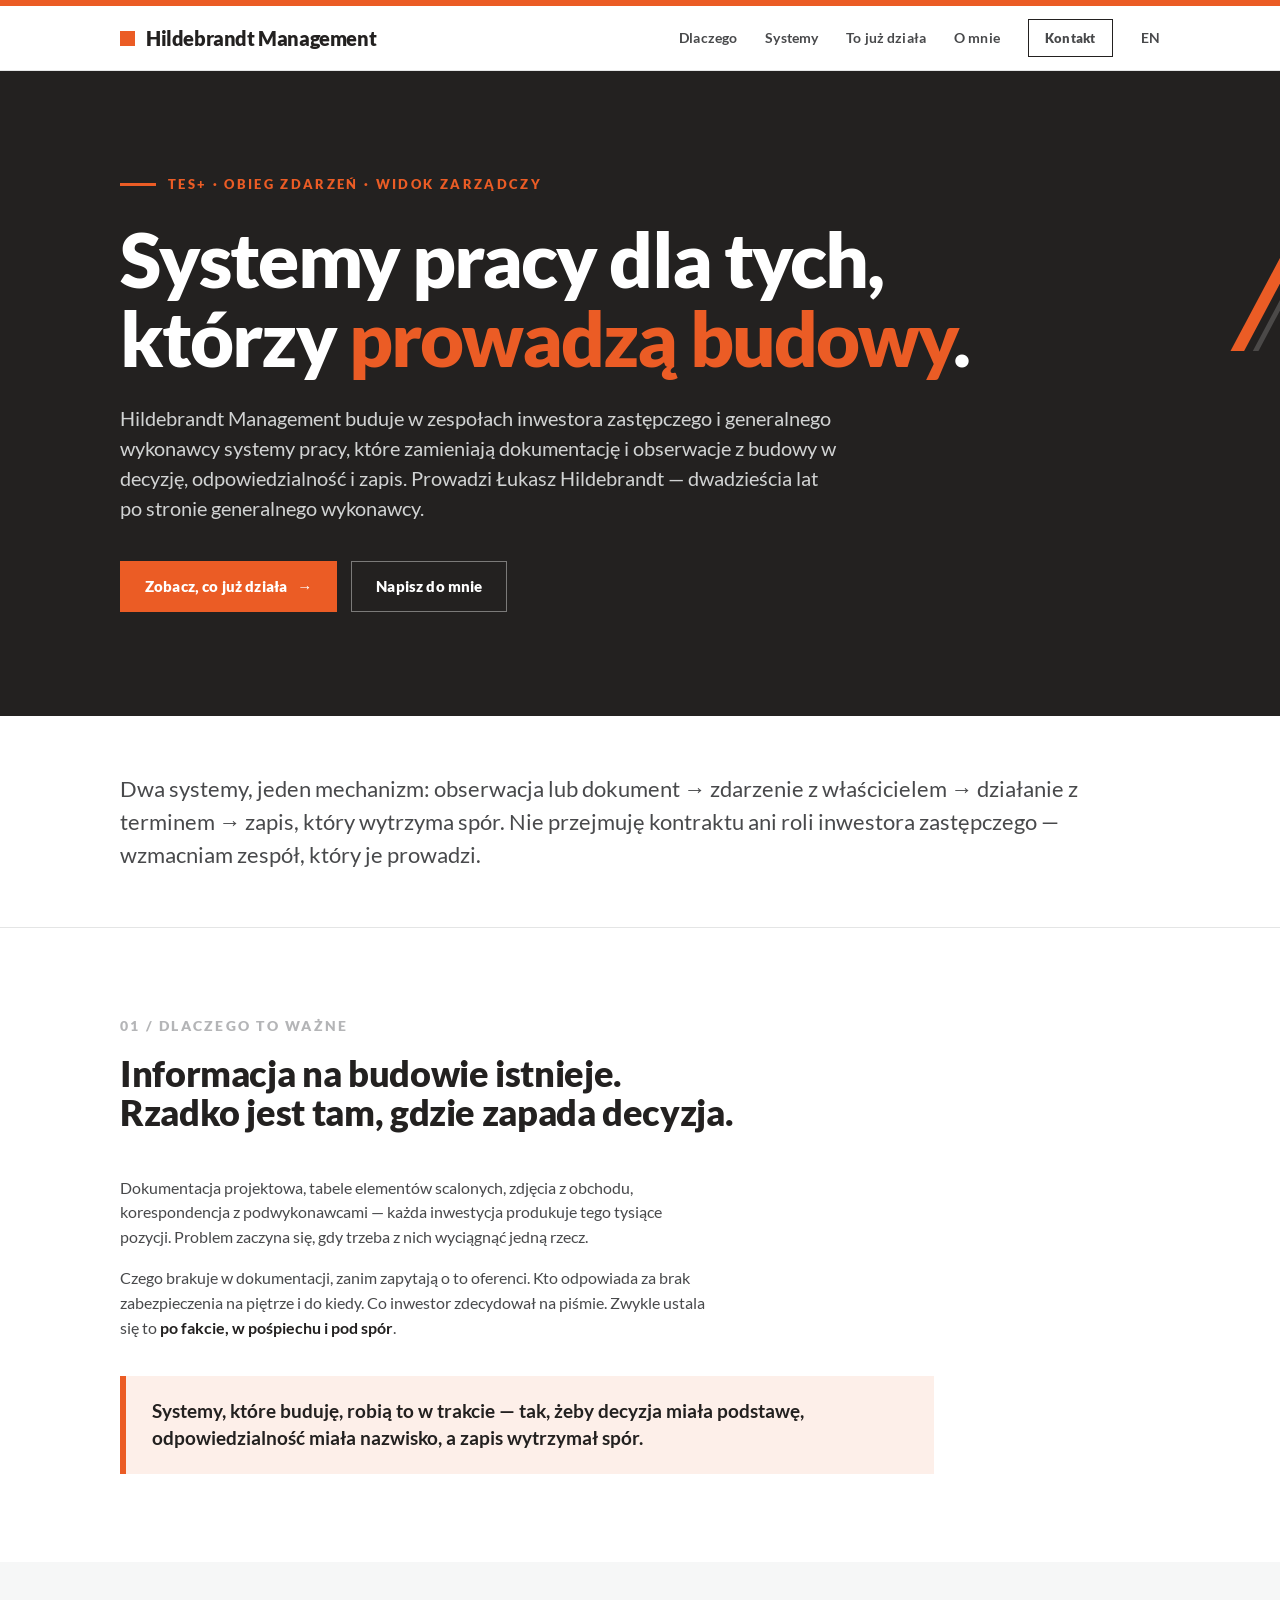
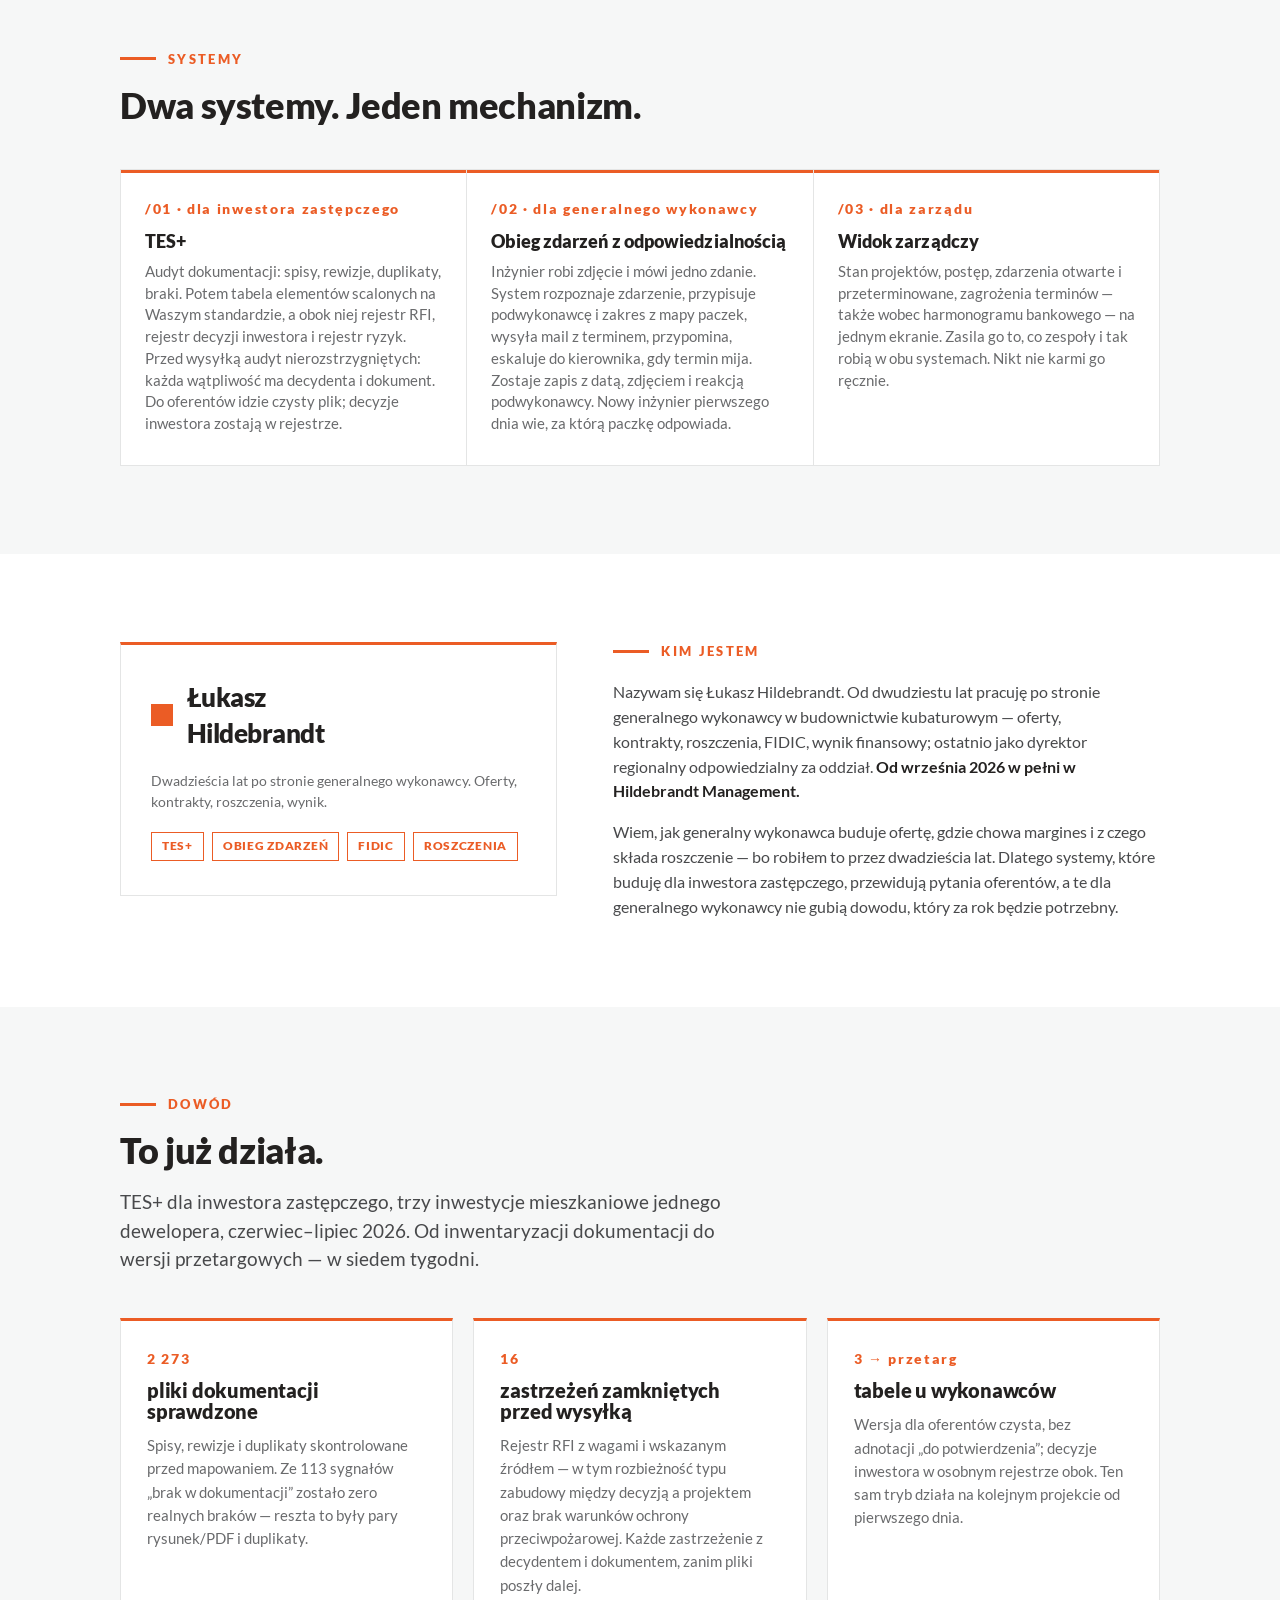
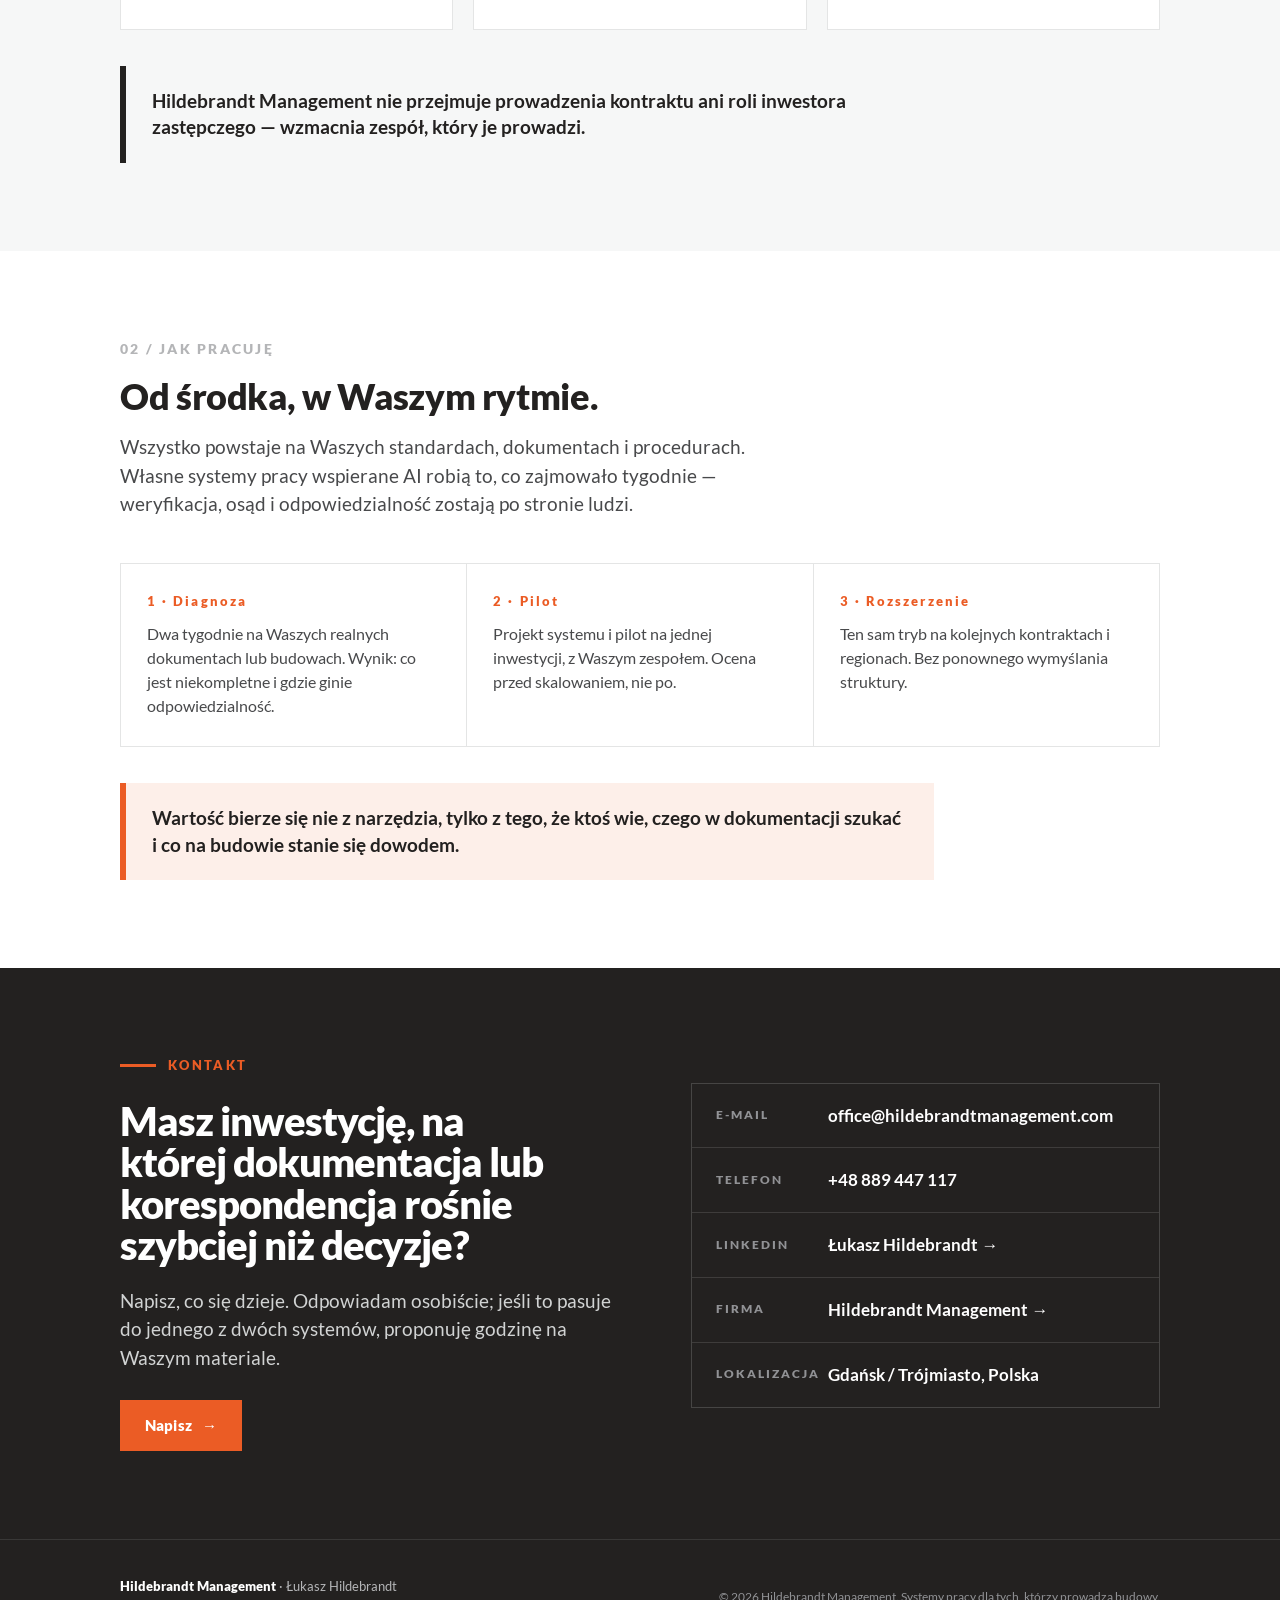
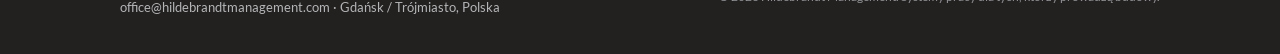
==== index.html @ 5c351e80 "Poprawione Ok" ====
<!DOCTYPE html>
<html lang="pl">
<head>
  <meta charset="utf-8">
  <meta name="viewport" content="width=device-width, initial-scale=1">
  <title>Hildebrandt Management — systemy pracy dla inwestora zastępczego i GW</title>
  <meta name="description" content="TES+ dla inwestora zastępczego, obieg zdarzeń z odpowiedzialnością dla generalnego wykonawcy. Łukasz Hildebrandt — 20 lat po stronie GW. Wdrażane od środka.">
  <meta name="author" content="Łukasz Hildebrandt">
  <link rel="canonical" href="https://hildebrandtmanagement.com/">
  <link rel="alternate" hreflang="pl" href="https://hildebrandtmanagement.com/">
  <link rel="alternate" hreflang="en" href="https://hildebrandtmanagement.com/english/">
  <link rel="alternate" hreflang="x-default" href="https://hildebrandtmanagement.com/">
  <meta property="og:type" content="website">
  <meta property="og:locale" content="pl_PL">
  <meta property="og:site_name" content="Hildebrandt Management">
  <meta property="og:title" content="Hildebrandt Management — systemy pracy dla inwestora zastępczego i GW">
  <meta property="og:description" content="TES+ dla inwestora zastępczego, obieg zdarzeń z odpowiedzialnością dla generalnego wykonawcy. Łukasz Hildebrandt — 20 lat po stronie GW. Wdrażane od środka.">
  <meta property="og:url" content="https://hildebrandtmanagement.com/">
  <meta property="og:image" content="https://hildebrandtmanagement.com/og-image-pl.png">
  <meta property="og:image:width" content="1200">
  <meta property="og:image:height" content="630">
  <meta property="og:image:alt" content="Hildebrandt Management — systemy pracy dla tych, którzy prowadzą budowy">
  <meta name="twitter:card" content="summary_large_image">
  <meta name="twitter:site" content="@Hildebrandt_LH">
  <meta name="twitter:image" content="https://hildebrandtmanagement.com/og-image-pl.png">
  <link rel="icon" href="data:image/svg+xml,%3Csvg xmlns='http://www.w3.org/2000/svg' viewBox='0 0 32 32'%3E%3Crect width='32' height='32' fill='%23eb5c25'/%3E%3C/svg%3E">

  <style>
/* ===== HMDesign tokens (inlined) ===== */
/* Lato self-hosted (SIL OFL 1.1), inlined */
@font-face{font-family:'Lato';font-style:normal;font-weight:400;font-display:swap;src:url([data-uri]) format('woff2');unicode-range:U+0100-02BA,U+02BD-02C5,U+02C7-02CC,U+02CE-02D7,U+02DD-02FF,U+0304,U+0308,U+0329,U+1D00-1DBF,U+1E00-1E9F,U+1EF2-1EFF,U+2020,U+20A0-20AB,U+20AD-20C0,U+2113,U+2C60-2C7F,U+A720-A7FF}
@font-face{font-family:'Lato';font-style:normal;font-weight:400;font-display:swap;src:url([data-uri]) format('woff2');unicode-range:U+0000-00FF,U+0131,U+0152-0153,U+02BB-02BC,U+02C6,U+02DA,U+02DC,U+0304,U+0308,U+0329,U+2000-206F,U+20AC,U+2122,U+2191,U+2193,U+2212,U+2215,U+FEFF,U+FFFD}
@font-face{font-family:'Lato';font-style:normal;font-weight:700;font-display:swap;src:url([data-uri]) format('woff2');unicode-range:U+0100-02BA,U+02BD-02C5,U+02C7-02CC,U+02CE-02D7,U+02DD-02FF,U+0304,U+0308,U+0329,U+1D00-1DBF,U+1E00-1E9F,U+1EF2-1EFF,U+2020,U+20A0-20AB,U+20AD-20C0,U+2113,U+2C60-2C7F,U+A720-A7FF}
@font-face{font-family:'Lato';font-style:normal;font-weight:700;font-display:swap;src:url([data-uri]) format('woff2');unicode-range:U+0000-00FF,U+0131,U+0152-0153,U+02BB-02BC,U+02C6,U+02DA,U+02DC,U+0304,U+0308,U+0329,U+2000-206F,U+20AC,U+2122,U+2191,U+2193,U+2212,U+2215,U+FEFF,U+FFFD}
@font-face{font-family:'Lato';font-style:normal;font-weight:900;font-display:swap;src:url([data-uri]) format('woff2');unicode-range:U+0100-02BA,U+02BD-02C5,U+02C7-02CC,U+02CE-02D7,U+02DD-02FF,U+0304,U+0308,U+0329,U+1D00-1DBF,U+1E00-1E9F,U+1EF2-1EFF,U+2020,U+20A0-20AB,U+20AD-20C0,U+2113,U+2C60-2C7F,U+A720-A7FF}
@font-face{font-family:'Lato';font-style:normal;font-weight:900;font-display:swap;src:url([data-uri]) format('woff2');unicode-range:U+0000-00FF,U+0131,U+0152-0153,U+02BB-02BC,U+02C6,U+02DA,U+02DC,U+0304,U+0308,U+0329,U+2000-206F,U+20AC,U+2122,U+2191,U+2193,U+2212,U+2215,U+FEFF,U+FFFD}

/* HMDesign — kolory. Wartości 1:1 z pliku wzorcowego HMDesign v1.0.
   Zasada: pomarańcz + czerń + biel; szarości pomocnicze; zieleń TYLKO
   dla wątku „sustainability". Max ~3 kolory na kompozycję. Bez ciepłych beżów. */
:root{
  /* ---- Marka (base) ---- */
  --hm-orange:      #eb5c25;   /* akcent podstawowy */
  --hm-orange-deep: #c9481a;   /* hover / press */
  --hm-black:       #232120;   /* atrament / logotyp */
  --hm-white:       #ffffff;

  /* ---- Szarości pomocnicze (base) ---- */
  --hm-grey-700: #48494b;      /* tekst prowadzący / listy */
  --hm-grey-600: #6a6b6d;      /* miękki atrament (opisy) */
  --hm-grey-500: #919295;      /* tekst wyciszony / stopki */
  --hm-grey-400: #b4b5b7;      /* np. „/ 04" w numerze strony */
  --hm-grey-300: #d1d3d3;      /* linia mastheadu, jasny tekst na czerni */
  --hm-grey-200: #e4e5e5;      /* włoskowate linie (hairline) */
  --hm-grey-100: #f6f7f7;      /* tło kart szarych / nagłówki tabel */

  /* ---- Powierzchnie akcentu (base) ---- */
  --hm-peach: #fdefe9;         /* tło callout jasnego */

  /* ---- Sustainability — WYŁĄCZNIE ten wątek (base) ---- */
  --hm-green-deep: #034745;
  --hm-green:      #12a537;

  /* ---- Akcent dokumentu — podmieniany per dokument ----
     dozwolone: var(--hm-orange) / var(--hm-black) / var(--hm-green-deep) */
  --hm-accent: var(--hm-orange);

  /* ============ Aliasy semantyczne ============ */
  /* Tekst */
  --hm-text:        var(--hm-black);      /* nagłówki, wyróżnienia */
  --hm-text-lead:   var(--hm-grey-700);   /* akapit prowadzący (lead) */
  --hm-text-soft:   var(--hm-grey-600);   /* body / opisy kart */
  --hm-text-muted:  var(--hm-grey-500);   /* stopki, podpisy */
  --hm-text-faint:  var(--hm-grey-400);   /* „/ 04", separatory numerów */
  --hm-text-invert: var(--hm-white);      /* tekst na czerni */
  --hm-text-invert-soft: var(--hm-grey-300); /* jasny tekst na czerni */

  /* Powierzchnie */
  --hm-surface:         var(--hm-white);
  --hm-surface-grey:    var(--hm-grey-100);
  --hm-surface-dark:    var(--hm-black);
  --hm-surface-callout: var(--hm-peach);

  /* Linie */
  --hm-hairline: var(--hm-grey-200);   /* włoskowate linie, ramki kart */
  --hm-rule:     var(--hm-grey-300);   /* linia mastheadu */

  /* Stany interakcji (dla użycia ekranowego) */
  --hm-accent-hover: var(--hm-orange-deep);
  --hm-selection-bg: var(--hm-orange);
  --hm-selection-fg: var(--hm-white);
}

/* HMDesign — typografia. Wyłącznie Lato (self-hosted).
   Nagłówki 900, ciasny tracking, wielkość zdaniowa.
   Eyebrow = UPPERCASE, tracking .16–.18em, pomarańcz.
   System ma dwie skale rozmiarów: dokument A4 (pt) i deck 16:9 (px).
   Rozmiary trzymamy przy blokach; tu żyje rodzina, grubości, tracking, interlinia. */
:root{
  /* Rodzina */
  --hm-font: 'Lato', Arial, Helvetica, sans-serif;

  /* Grubości (Lato): light / regular / bold / heavy / black */
  --hm-fw-light:   300; /* @kind font */
  --hm-fw-regular: 400; /* @kind font */
  --hm-fw-bold:    700; /* @kind font */
  --hm-fw-heavy:   800; /* @kind font */
  --hm-fw-black:   900; /* @kind font */

  /* Tracking (letter-spacing) */
  --hm-tracking-h1:      -.025em; /* @kind font */
  --hm-tracking-h2:      -.01em;  /* @kind font */
  --hm-tracking-tight:   -.03em;  /* @kind font */
  --hm-tracking-snug:    -.01em;  /* @kind font */
  --hm-tracking-eyebrow:  .18em;  /* @kind font */
  --hm-tracking-label:    .16em;  /* @kind font */
  --hm-tracking-caps:     .1em;   /* @kind font */

  /* Interlinia */
  --hm-leading-h1:    1.03; /* @kind font */
  --hm-leading-h2:    1.08; /* @kind font */
  --hm-leading-lead:  1.44; /* @kind font */
  --hm-leading-body:  1.4;  /* @kind font */
  --hm-leading-tight: 1.2;  /* @kind font */

  /* Skala dokumentu A4 (pt) — referencyjnie */
  --hm-doc-h1:      25pt;   /* @kind font */
  --hm-doc-h2:      16pt;   /* @kind font */
  --hm-doc-lead:    11.4pt; /* @kind font */
  --hm-doc-body:    8.8pt;  /* @kind font */
  --hm-doc-small:   7.7pt;  /* @kind font */
  --hm-doc-eyebrow: 7.7pt;  /* @kind font */

  /* Skala deck 16:9 (px @1920) — referencyjnie */
  --hm-deck-h1:      82px; /* @kind font */
  --hm-deck-h2:      44px; /* @kind font */
  --hm-deck-lead:    23px; /* @kind font */
  --hm-deck-body:    18px; /* @kind font */
  --hm-deck-eyebrow: 14px; /* @kind font */
}

/* HMDesign — przestrzeń, geometria i detale konstrukcyjne.
   System jest print-first (A4, mm); deck 16:9 skaluje te same relacje w px. */
:root{
  /* Geometria strony A4 */
  --hm-page-w:            210mm; /* @kind spacing */
  --hm-page-h:            297mm; /* @kind spacing */
  --hm-page-w-landscape:  297mm; /* @kind spacing */
  --hm-page-h-landscape:  210mm; /* @kind spacing */

  /* Marginesy kolumny treści (top / x / bottom) — wartości wzorcowe */
  --hm-margin-top:    10mm; /* @kind spacing */
  --hm-margin-x:      13mm; /* @kind spacing */
  --hm-margin-bottom: 11mm; /* @kind spacing */

  /* Detale marki */
  --hm-bar:            2.5mm; /* @kind spacing */
  --hm-bar-deck:       10px;  /* @kind spacing */
  --hm-diagonal-angle: 62deg; /* @kind other */
  --hm-gap:            2.6mm; /* @kind spacing */
  --hm-radius:         0;     /* @kind radius */

  /* Sygnet / kwadracik przy marce */
  --hm-brand-square: 3mm;  /* @kind spacing */
  --hm-square-deck:  13px; /* @kind spacing */

  /* Cień strony (tylko widok ekranowy; druk = brak) */
  --hm-page-shadow:  0 12px 28px rgba(35, 33, 32, .14); /* @kind shadow */
  --hm-slide-shadow: 0 14px 40px rgba(0, 0, 0, .45);    /* @kind shadow */

  /* Skala odstępów (px, do użycia ekranowego / komponentów) */
  --hm-space-1: 4px;  /* @kind spacing */
  --hm-space-2: 8px;  /* @kind spacing */
  --hm-space-3: 12px; /* @kind spacing */
  --hm-space-4: 16px; /* @kind spacing */
  --hm-space-5: 22px; /* @kind spacing */
  --hm-space-6: 32px; /* @kind spacing */
}

  </style>

  <style>
    *{margin:0;padding:0;box-sizing:border-box}
    html{scroll-behavior:smooth}
    body{
      font-family:var(--hm-font);
      color:var(--hm-black);
      background:var(--hm-white);
      -webkit-font-smoothing:antialiased;
      line-height:1.4;
    }
    ::selection{background:var(--hm-orange);color:#fff}
    a{color:inherit;text-decoration:none;transition:color .15s ease}
    a:hover{color:var(--hm-accent)}
    img{max-width:100%;display:block}
    section{scroll-margin-top:72px}

    /* ---- layout ---- */
    .wrap{max-width:1120px;margin:0 auto;padding:0 40px}
    .section{padding:88px 0}
    .section--grey{background:var(--hm-grey-100)}
    .section--dark{background:var(--hm-black);color:#fff}

    /* ---- brand mark ---- */
    .sq{display:inline-block;width:.66em;height:.66em;background:var(--hm-accent);flex:0 0 auto}
    .wordmark{display:inline-flex;align-items:center;gap:11px;font-weight:900;font-size:20px;letter-spacing:-.02em;line-height:1;white-space:nowrap}
    .wordmark .wsq{width:15px;height:15px;background:var(--hm-orange)}
    .wordmark--rev{color:#fff}

    /* ---- eyebrow ---- */
    .eyebrow{display:flex;align-items:center;gap:12px;font-size:13px;font-weight:800;letter-spacing:.18em;text-transform:uppercase;color:var(--hm-accent)}
    .eyebrow::before{content:"";width:36px;height:3px;background:var(--hm-accent);flex:0 0 auto}
    .eyebrow--ondark{color:var(--hm-orange)}

    /* ---- headings / text ---- */
    h1,h2,h3{font-weight:900;letter-spacing:-.025em;line-height:1.04;text-wrap:balance}
    .h2{font-size:36px;letter-spacing:-.01em;line-height:1.08;text-wrap:balance}
    .lead{font-size:19px;line-height:1.5;color:var(--hm-grey-700);max-width:64ch;text-wrap:pretty}
    .section--dark .lead{color:var(--hm-grey-300)}
    .body{font-size:16px;line-height:1.55;color:var(--hm-grey-700);max-width:66ch;text-wrap:pretty}
    .body + .body{margin-top:16px}
    .body strong{color:var(--hm-black);font-weight:700}
    .kicker{font-size:13px;font-weight:800;letter-spacing:.16em;text-transform:uppercase;color:var(--hm-grey-500)}

    /* ---- header ---- */
    .topbar{height:6px;background:var(--hm-accent)}
    .siteheader{position:sticky;top:0;z-index:50;background:rgba(255,255,255,.94);backdrop-filter:blur(6px);border-bottom:1px solid var(--hm-hairline)}
    .siteheader .topbar{position:static}
    .nav{display:flex;align-items:center;justify-content:space-between;height:64px}
    .nav__links{display:flex;align-items:center;gap:28px;font-size:14px;font-weight:700;letter-spacing:.01em}
    .nav__links a{color:var(--hm-grey-700)}
    .nav__cta{border:1px solid var(--hm-black);padding:9px 16px;font-weight:800;font-size:13px;letter-spacing:.02em;color:var(--hm-black)}
    .nav__cta:hover{background:var(--hm-accent);border-color:var(--hm-accent);color:#fff}
    .nav__toggle{display:none}

    /* ---- buttons ---- */
    .btn{display:inline-flex;align-items:center;gap:10px;font-weight:800;font-size:15px;letter-spacing:.01em;padding:14px 24px;border:1px solid transparent}
    .btn--primary{background:var(--hm-accent);color:#fff}
    .btn--primary:hover{background:var(--hm-orange-deep);color:#fff}
    .btn--ghost{border-color:currentColor}
    .btn--ghost-dark{border-color:rgba(255,255,255,.4);color:#fff}
    .btn--ghost-dark:hover{border-color:var(--hm-orange);color:var(--hm-orange)}
    .btn .arw{color:currentColor;font-weight:900}

    /* ---- hero ---- */
    .hero{position:relative;background:var(--hm-black);color:#fff;overflow:hidden}
    .hero .wrap{padding-top:104px;padding-bottom:104px;position:relative;z-index:2}
    .hero h1{font-size:clamp(38px,6vw,76px);color:#fff}
    .hero h1 .accent{color:var(--hm-orange)}
    .hero__sub{margin-top:26px;font-size:20px;line-height:1.5;color:var(--hm-grey-300);max-width:60ch;text-wrap:pretty}
    .hero__actions{margin-top:38px;display:flex;flex-wrap:wrap;gap:14px}
    .hero__diag{position:absolute;top:0;right:0;width:280px;height:280px;overflow:hidden;pointer-events:none;z-index:1}
    .hero__diag::before,.hero__diag::after{content:"";position:absolute;transform:rotate(-62deg);transform-origin:right}
    .hero__diag::before{width:400px;height:12px;background:var(--hm-orange);top:32px;right:-86px}
    .hero__diag::after{width:400px;height:5px;background:rgba(255,255,255,.18);top:70px;right:-86px}

    /* ---- intro strip ---- */
    .intro{border-bottom:1px solid var(--hm-hairline)}
    .intro .wrap{padding-top:56px;padding-bottom:56px}
    .intro p{font-size:22px;line-height:1.5;font-weight:400;color:var(--hm-grey-700);max-width:80ch;text-wrap:pretty}

    /* ---- section head ---- */
    .shead{display:flex;flex-direction:column;gap:18px;margin-bottom:44px;max-width:70ch}
    .snum{font-size:14px;font-weight:800;letter-spacing:.16em;color:var(--hm-grey-400)}

    /* ---- grids / cards ---- */
    .grid{display:grid;gap:1px;background:var(--hm-hairline);border:1px solid var(--hm-hairline)}
    .grid-3{grid-template-columns:repeat(3,1fr)}
    .grid-5{grid-template-columns:repeat(5,1fr)}
    .card{background:var(--hm-white);padding:26px 24px 30px}
    .card__num{font-size:14px;font-weight:800;letter-spacing:.12em;color:var(--hm-accent);margin-bottom:14px}
    .card__title{font-size:18px;font-weight:800;letter-spacing:.005em;margin-bottom:10px;color:var(--hm-black);text-wrap:balance}
    .card__text{font-size:14.5px;line-height:1.5;color:var(--hm-grey-600)}
    .card--bar{border-top:3px solid var(--hm-accent)}

    /* offer cards */
    .offer{display:grid;grid-template-columns:repeat(3,1fr);gap:20px}
    .offer .ocard{border:1px solid var(--hm-hairline);border-top:3px solid var(--hm-accent);padding:28px 26px 32px;background:#fff;display:flex;flex-direction:column}
    .ocard__k{font-size:14px;font-weight:800;letter-spacing:.12em;color:var(--hm-accent);margin-bottom:12px}
    .ocard__t{font-size:20px;font-weight:900;letter-spacing:-.01em;margin-bottom:12px}
    .ocard__d{font-size:15px;line-height:1.55;color:var(--hm-grey-600)}

    /* principles */
    .princ{display:grid;grid-template-columns:repeat(3,1fr);gap:1px;background:var(--hm-hairline);border:1px solid var(--hm-hairline);margin-top:40px}
    .pcell{background:#fff;padding:28px 26px}
    .pcell__k{font-size:13px;font-weight:800;letter-spacing:.16em;color:var(--hm-accent);margin-bottom:12px}
    .pcell__t{font-size:16px;line-height:1.5;color:var(--hm-grey-700)}

    /* callout */
    .callout{background:var(--hm-peach);border-left:6px solid var(--hm-accent);padding:22px 26px;font-weight:700;font-size:19px;line-height:1.4;color:var(--hm-black);max-width:74ch;margin-top:36px}

    /* about */
    .about{display:grid;grid-template-columns:1fr 1.25fr;gap:56px;align-items:start}
    .about__mark{border:1px solid var(--hm-hairline);border-top:3px solid var(--hm-accent);padding:34px 30px;background:#fff}
    .about__mark .big{display:flex;align-items:center;gap:14px;font-weight:900;font-size:26px;letter-spacing:-.02em}
    .about__mark .big .wsq{width:22px;height:22px;background:var(--hm-orange);flex:0 0 auto}
    .about__mark .role{margin-top:18px;font-size:14px;line-height:1.5;color:var(--hm-grey-600)}
    .about__mark .tags{margin-top:20px;display:flex;flex-wrap:wrap;gap:8px}
    .tag{border:1px solid var(--hm-accent);color:var(--hm-accent);font-size:12px;font-weight:800;letter-spacing:.06em;padding:5px 10px;text-transform:uppercase}

    /* contact */
    .contact__grid{display:grid;grid-template-columns:1.1fr 1fr;gap:56px;align-items:start;margin-top:8px}
    .contact h2{color:#fff;font-size:40px}
    .contact .lead{margin-top:20px}
    .cbox{border:1px solid rgba(255,255,255,.16);padding:0}
    .crow{display:flex;align-items:center;gap:16px;padding:20px 24px;border-bottom:1px solid rgba(255,255,255,.12)}
    .crow:last-child{border-bottom:none}
    .crow__k{font-size:12px;font-weight:800;letter-spacing:.16em;text-transform:uppercase;color:var(--hm-grey-500);width:96px;flex:0 0 auto}
    .crow__v{font-size:17px;font-weight:700;color:#fff}
    .crow__v a:hover{color:var(--hm-orange)}
    .contact__actions{margin-top:28px;display:flex;flex-wrap:wrap;gap:14px}

    /* footer */
    .footer{background:var(--hm-black);color:var(--hm-grey-400);border-top:1px solid rgba(255,255,255,.1)}
    .footer .wrap{padding-top:36px;padding-bottom:36px;display:flex;flex-wrap:wrap;gap:20px 40px;align-items:center;justify-content:space-between}
    .footer .fmeta{font-size:13px;line-height:1.6;color:var(--hm-grey-400)}
    .footer .fmeta b{color:#fff;font-weight:800}
    .footer a:hover{color:var(--hm-orange)}
    .footer .fcopy{font-size:12px;color:var(--hm-grey-500)}

    @media (max-width:900px){
      .wrap{padding:0 24px}
      .section{padding:64px 0}
      .grid-5{grid-template-columns:repeat(2,1fr)}
      .grid-3,.offer,.princ,.about,.contact__grid{grid-template-columns:1fr}
      .nav__links{display:none}
      .about{gap:32px}
    }
    @media (max-width:560px){
      .grid-5{grid-template-columns:1fr}
      .hero__diag{width:180px;height:180px}
    }
  </style>
</head>
<body>

  <header class="siteheader">
    <div class="topbar"></div>
    <div class="wrap">
      <nav class="nav" aria-label="Główna nawigacja">
        <a href="#top" class="wordmark" aria-label="Hildebrandt Management — strona główna">
          <span class="wsq" aria-hidden="true"></span><span translate="no" class="notranslate">Hildebrandt Management</span>
        </a>
        <div class="nav__links">
          <a href="#dlaczego">Dlaczego</a>
          <a href="#obszary">Systemy</a>
          <a href="#oferta">To już działa</a>
          <a href="#o-mnie">O mnie</a>
          <a href="#kontakt" class="nav__cta">Kontakt</a>
          <a href="/english/">EN</a>
        </div>
      </nav>
    </div>
  </header>

  <main id="top">

    <!-- HERO -->
    <section class="hero" aria-labelledby="hero-title">
      <div class="hero__diag" aria-hidden="true"></div>
      <div class="wrap">
        <p class="eyebrow eyebrow--ondark">TES+ · Obieg zdarzeń · Widok zarządczy</p>
        <h1 id="hero-title" style="margin-top:26px">Systemy pracy dla tych, którzy <span class="accent">prowadzą budowy</span>.</h1>
        <p class="hero__sub"><span translate="no" class="notranslate">Hildebrandt Management</span> buduje w zespołach inwestora zastępczego i generalnego wykonawcy systemy pracy, które zamieniają dokumentację i obserwacje z budowy w decyzję, odpowiedzialność i zapis. Prowadzi Łukasz Hildebrandt — dwadzieścia lat po stronie generalnego wykonawcy.</p>
        <div class="hero__actions">
          <a class="btn btn--primary" href="#oferta">Zobacz, co już działa <span class="arw" aria-hidden="true">→</span></a>
          <a class="btn btn--ghost-dark" href="#kontakt">Napisz do mnie</a>
        </div>
      </div>
    </section>

    <!-- WPROWADZENIE -->
    <section class="intro">
      <div class="wrap">
        <p>Dwa systemy, jeden mechanizm: obserwacja lub dokument → zdarzenie z właścicielem → działanie z terminem → zapis, który wytrzyma spór. Nie przejmuję kontraktu ani roli inwestora zastępczego — wzmacniam zespół, który je prowadzi.</p>
      </div>
    </section>

    <!-- 01 / DLACZEGO TO WAŻNE -->
    <section class="section" id="dlaczego" aria-labelledby="dlaczego-title">
      <div class="wrap">
        <div class="shead">
          <span class="snum">01 / DLACZEGO TO WAŻNE</span>
          <h2 class="h2" id="dlaczego-title">Informacja na budowie istnieje. Rzadko jest tam, gdzie zapada decyzja.</h2>
        </div>
        <p class="body">Dokumentacja projektowa, tabele elementów scalonych, zdjęcia z obchodu, korespondencja z podwykonawcami — każda inwestycja produkuje tego tysiące pozycji. Problem zaczyna się, gdy trzeba z nich wyciągnąć jedną rzecz.</p>
        <p class="body">Czego brakuje w dokumentacji, zanim zapytają o to oferenci. Kto odpowiada za brak zabezpieczenia na piętrze i do kiedy. Co inwestor zdecydował na piśmie. Zwykle ustala się to <strong>po fakcie, w pośpiechu i pod spór</strong>.</p>
        <div class="callout">Systemy, które buduję, robią to w trakcie — tak, żeby decyzja miała podstawę, odpowiedzialność miała nazwisko, a zapis wytrzymał spór.</div>
      </div>
    </section>

    <!-- OBSZARY -->
    <section class="section section--grey" id="obszary" aria-labelledby="obszary-title">
      <div class="wrap">
        <div class="shead">
          <p class="eyebrow">Systemy</p>
          <h2 class="h2" id="obszary-title">Dwa systemy. Jeden mechanizm.</h2>
        </div>
        <div class="grid grid-3">
          <article class="card card--bar">
            <div class="card__num">/01 · dla inwestora zastępczego</div>
            <h3 class="card__title">TES+</h3>
            <p class="card__text">Audyt dokumentacji: spisy, rewizje, duplikaty, braki. Potem tabela elementów scalonych na Waszym standardzie, a obok niej rejestr RFI, rejestr decyzji inwestora i rejestr ryzyk. Przed wysyłką audyt nierozstrzygniętych: każda wątpliwość ma decydenta i dokument. Do oferentów idzie czysty plik; decyzje inwestora zostają w rejestrze.</p>
          </article>
          <article class="card card--bar">
            <div class="card__num">/02 · dla generalnego wykonawcy</div>
            <h3 class="card__title">Obieg zdarzeń z odpowiedzialnością</h3>
            <p class="card__text">Inżynier robi zdjęcie i mówi jedno zdanie. System rozpoznaje zdarzenie, przypisuje podwykonawcę i zakres z mapy paczek, wysyła mail z terminem, przypomina, eskaluje do kierownika, gdy termin mija. Zostaje zapis z datą, zdjęciem i reakcją podwykonawcy. Nowy inżynier pierwszego dnia wie, za którą paczkę odpowiada.</p>
          </article>
          <article class="card card--bar">
            <div class="card__num">/03 · dla zarządu</div>
            <h3 class="card__title">Widok zarządczy</h3>
            <p class="card__text">Stan projektów, postęp, zdarzenia otwarte i przeterminowane, zagrożenia terminów — także wobec harmonogramu bankowego — na jednym ekranie. Zasila go to, co zespoły i tak robią w obu systemach. Nikt nie karmi go ręcznie.</p>
          </article>
        </div>
      </div>
    </section>

    <!-- KIM JESTEM -->
    <section class="section" id="o-mnie" aria-labelledby="o-mnie-title">
      <div class="wrap">
        <div class="about">
          <aside class="about__mark">
            <div class="big"><span class="wsq" aria-hidden="true"></span><span>Łukasz<br>Hildebrandt</span></div>
            <p class="role">Dwadzieścia lat po stronie generalnego wykonawcy. Oferty, kontrakty, roszczenia, wynik.</p>
            <div class="tags">
              <span class="tag">TES+</span>
              <span class="tag">Obieg zdarzeń</span>
              <span class="tag">FIDIC</span>
              <span class="tag">Roszczenia</span>
            </div>
          </aside>
          <div>
            <p class="eyebrow" style="margin-bottom:20px" id="o-mnie-title">Kim jestem</p>
            <p class="body">Nazywam się Łukasz Hildebrandt. Od dwudziestu lat pracuję po stronie generalnego wykonawcy w budownictwie kubaturowym — oferty, kontrakty, roszczenia, FIDIC, wynik finansowy; ostatnio jako dyrektor regionalny odpowiedzialny za oddział. <strong>Od września 2026 w pełni w Hildebrandt Management.</strong></p>
            <p class="body">Wiem, jak generalny wykonawca buduje ofertę, gdzie chowa margines i z czego składa roszczenie — bo robiłem to przez dwadzieścia lat. Dlatego systemy, które buduję dla inwestora zastępczego, przewidują pytania oferentów, a te dla generalnego wykonawcy nie gubią dowodu, który za rok będzie potrzebny.</p>
          </div>
        </div>
      </div>
    </section>

    <!-- CO OFERUJĘ -->
    <section class="section section--grey" id="oferta" aria-labelledby="oferta-title">
      <div class="wrap">
        <div class="shead">
          <p class="eyebrow">Dowód</p>
          <h2 class="h2" id="oferta-title">To już działa.</h2>
          <p class="lead">TES+ dla inwestora zastępczego, trzy inwestycje mieszkaniowe jednego dewelopera, czerwiec–lipiec 2026. Od inwentaryzacji dokumentacji do wersji przetargowych — w siedem tygodni.</p>
        </div>
        <div class="offer">
          <article class="ocard">
            <div class="ocard__k">2 273</div>
            <h3 class="ocard__t">pliki dokumentacji sprawdzone</h3>
            <p class="ocard__d">Spisy, rewizje i duplikaty skontrolowane przed mapowaniem. Ze 113 sygnałów „brak w dokumentacji” zostało zero realnych braków — reszta to były pary rysunek/PDF i duplikaty.</p>
          </article>
          <article class="ocard">
            <div class="ocard__k">16</div>
            <h3 class="ocard__t">zastrzeżeń zamkniętych przed wysyłką</h3>
            <p class="ocard__d">Rejestr RFI z wagami i wskazanym źródłem — w tym rozbieżność typu zabudowy między decyzją a projektem oraz brak warunków ochrony przeciwpożarowej. Każde zastrzeżenie z decydentem i dokumentem, zanim pliki poszły dalej.</p>
          </article>
          <article class="ocard">
            <div class="ocard__k">3 → przetarg</div>
            <h3 class="ocard__t">tabele u wykonawców</h3>
            <p class="ocard__d">Wersja dla oferentów czysta, bez adnotacji „do potwierdzenia”; decyzje inwestora w osobnym rejestrze obok. Ten sam tryb działa na kolejnym projekcie od pierwszego dnia.</p>
          </article>
        </div>
        <div class="callout" style="background:transparent;border-left-color:var(--hm-black)"><span translate="no" class="notranslate">Hildebrandt Management</span> nie przejmuje prowadzenia kontraktu ani roli inwestora zastępczego — wzmacnia zespół, który je prowadzi.</div>
      </div>
    </section>

    <!-- 02 / PERSPEKTYWA PRAKTYCZNA -->
    <section class="section" id="perspektywa" aria-labelledby="perspektywa-title">
      <div class="wrap">
        <div class="shead">
          <span class="snum">02 / JAK PRACUJĘ</span>
          <h2 class="h2" id="perspektywa-title">Od środka, w Waszym rytmie.</h2>
          <p class="lead">Wszystko powstaje na Waszych standardach, dokumentach i procedurach. Własne systemy pracy wspierane AI robią to, co zajmowało tygodnie — weryfikacja, osąd i odpowiedzialność zostają po stronie ludzi.</p>
        </div>
        <div class="princ">
          <div class="pcell">
            <div class="pcell__k">1 · Diagnoza</div>
            <p class="pcell__t">Dwa tygodnie na Waszych realnych dokumentach lub budowach. Wynik: co jest niekompletne i gdzie ginie odpowiedzialność.</p>
          </div>
          <div class="pcell">
            <div class="pcell__k">2 · Pilot</div>
            <p class="pcell__t">Projekt systemu i pilot na jednej inwestycji, z Waszym zespołem. Ocena przed skalowaniem, nie po.</p>
          </div>
          <div class="pcell">
            <div class="pcell__k">3 · Rozszerzenie</div>
            <p class="pcell__t">Ten sam tryb na kolejnych kontraktach i regionach. Bez ponownego wymyślania struktury.</p>
          </div>
        </div>
        <div class="callout">Wartość bierze się nie z narzędzia, tylko z tego, że ktoś wie, czego w dokumentacji szukać i co na budowie stanie się dowodem.</div>
      </div>
    </section>

    <!-- KONTAKT -->
    <section class="section section--dark contact" id="kontakt" aria-labelledby="kontakt-title">
      <div class="wrap">
        <p class="eyebrow eyebrow--ondark">Kontakt</p>
        <div class="contact__grid">
          <div>
            <h2 id="kontakt-title" style="margin-top:18px">Masz inwestycję, na której dokumentacja lub korespondencja rośnie szybciej niż decyzje?</h2>
            <p class="lead">Napisz, co się dzieje. Odpowiadam osobiście; jeśli to pasuje do jednego z dwóch systemów, proponuję godzinę na Waszym materiale.</p>
            <div class="contact__actions">
              <a class="btn btn--primary" href="mailto:office@hildebrandtmanagement.com?subject=Godzina%20na%20naszym%20materiale">Napisz <span class="arw" aria-hidden="true">→</span></a>
            </div>
          </div>
          <div class="cbox">
            <div class="crow">
              <span class="crow__k">E-mail</span>
              <span class="crow__v"><a href="mailto:office@hildebrandtmanagement.com">office@hildebrandtmanagement.com</a></span>
            </div>
            <div class="crow">
              <span class="crow__k">Telefon</span>
              <span class="crow__v"><a href="tel:+48889447117">+48 889 447 117</a></span>
            </div>
            <div class="crow">
              <span class="crow__k">LinkedIn</span>
              <span class="crow__v"><a href="https://www.linkedin.com/in/lukasz-hildebrandt/" target="_blank" rel="noopener">Łukasz Hildebrandt →</a></span>
            </div>
            <div class="crow">
              <span class="crow__k">Firma</span>
              <span class="crow__v"><a href="https://www.linkedin.com/company/110000786/" target="_blank" rel="noopener"><span translate="no" class="notranslate">Hildebrandt Management</span> →</a></span>
            </div>
            <div class="crow">
              <span class="crow__k">Lokalizacja</span>
              <span class="crow__v">Gdańsk / Trójmiasto, Polska</span>
            </div>
          </div>
        </div>
      </div>
    </section>
  </main>

  <footer class="footer">
    <div class="wrap">
      <div class="fmeta">
        <b translate="no" class="notranslate">Hildebrandt Management</b> · Łukasz Hildebrandt<br>
        <a href="mailto:office@hildebrandtmanagement.com">office@hildebrandtmanagement.com</a> · Gdańsk / Trójmiasto, Polska
      </div>
      <div class="fcopy">© 2026 <span translate="no" class="notranslate">Hildebrandt Management</span>. Systemy pracy dla tych, którzy prowadzą budowy.</div>
    </div>
  </footer>

</body>
</html>
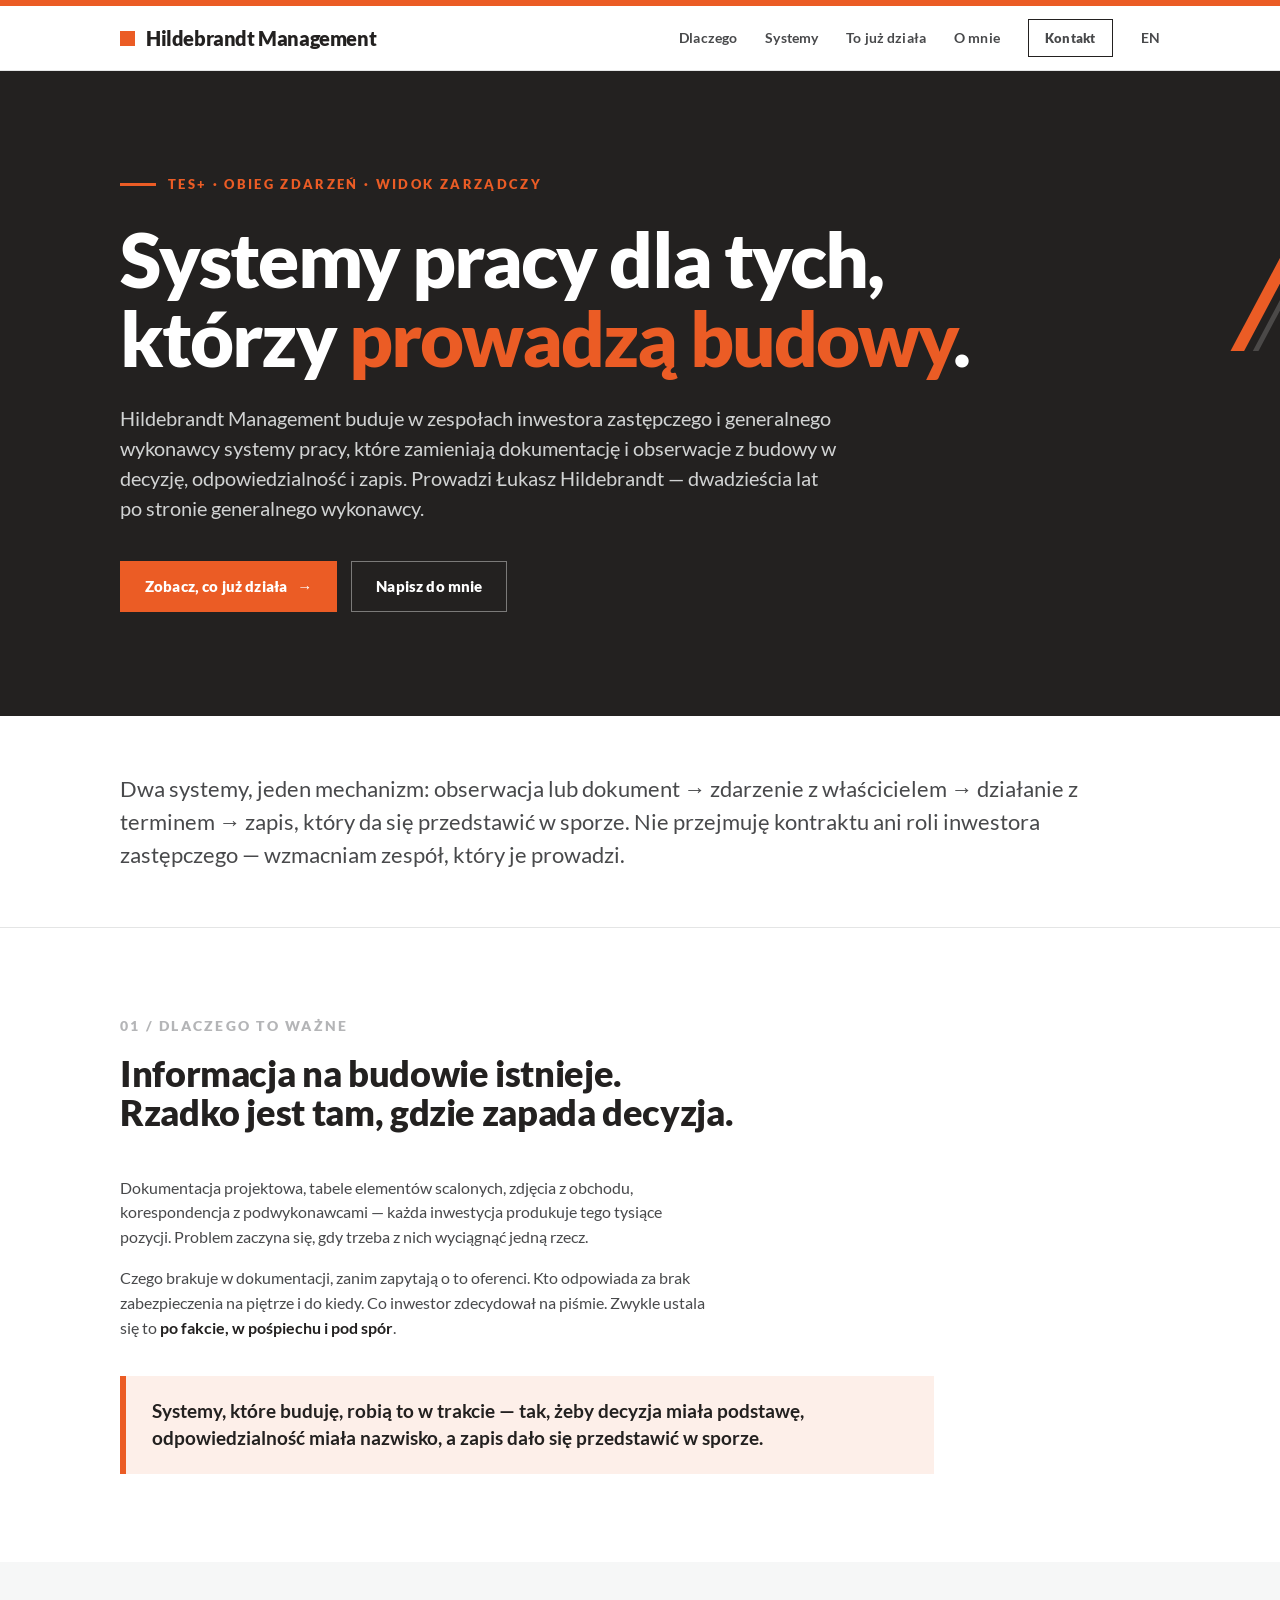
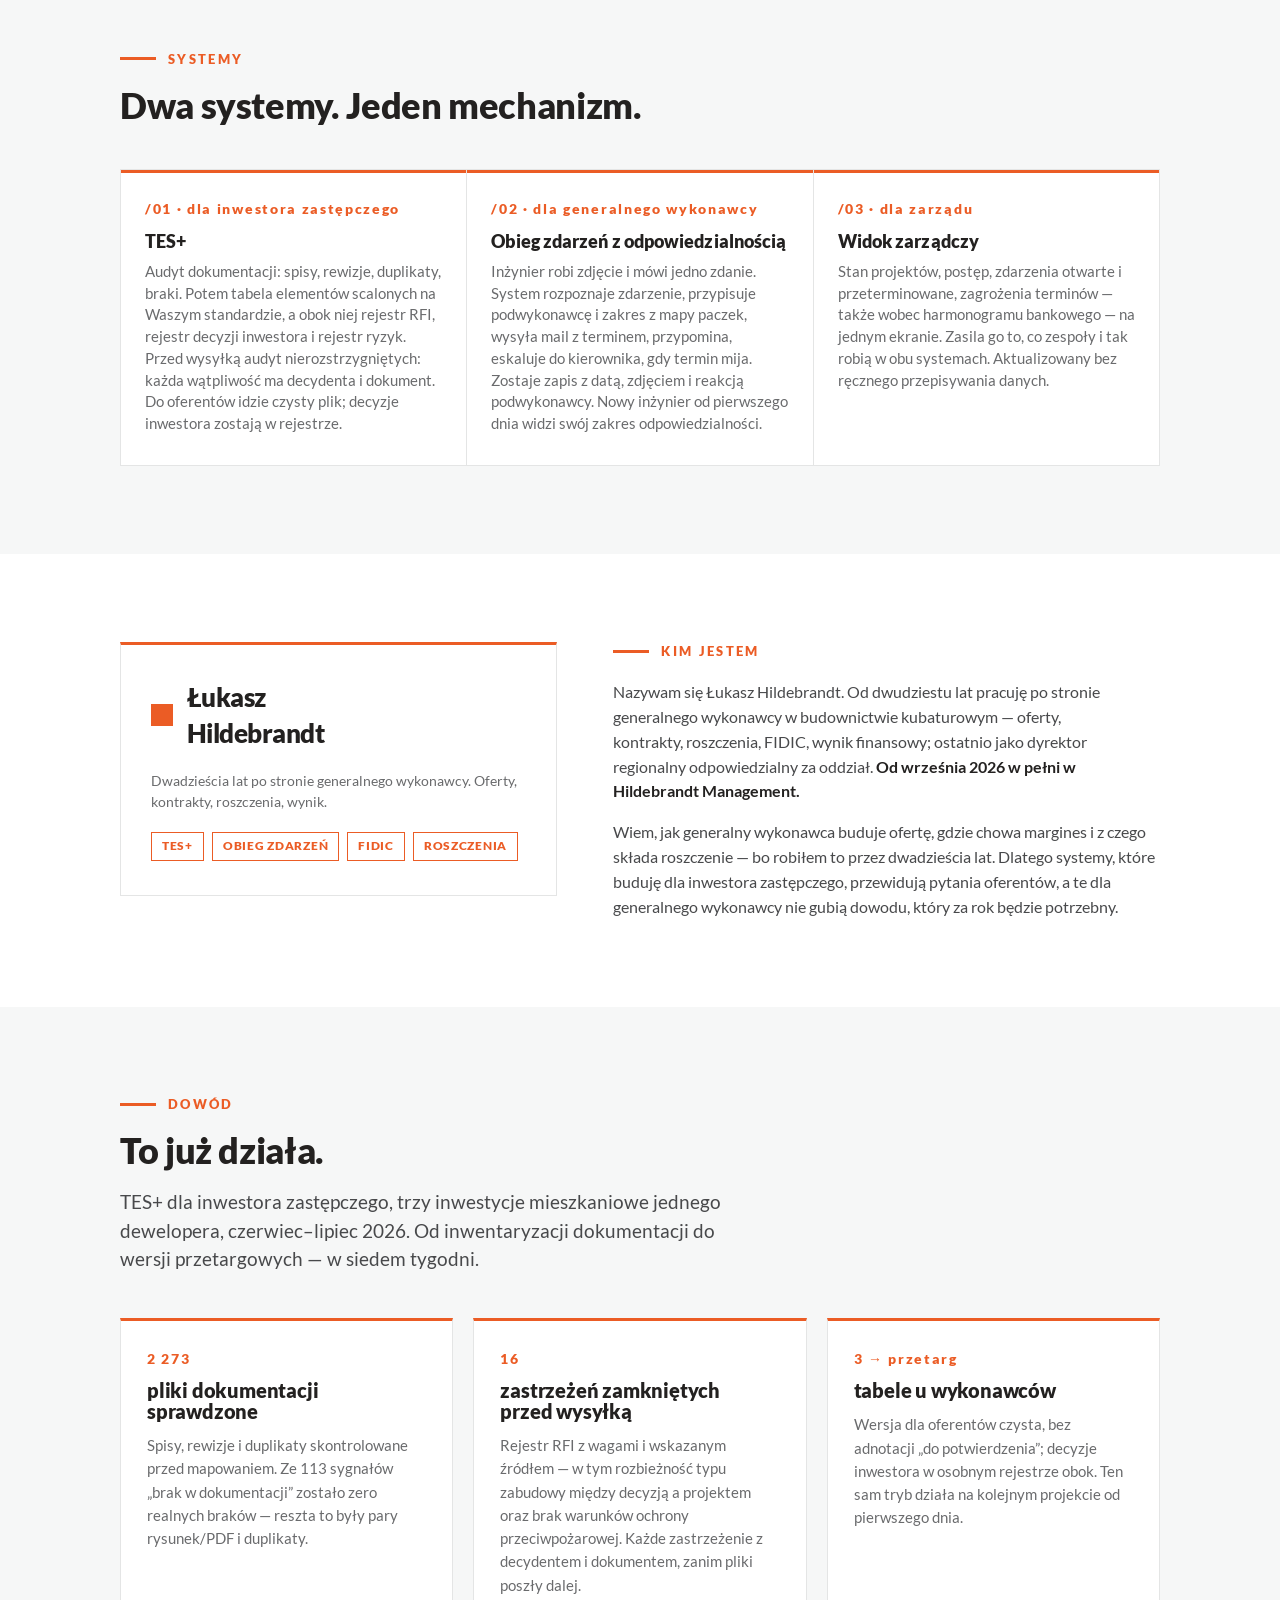
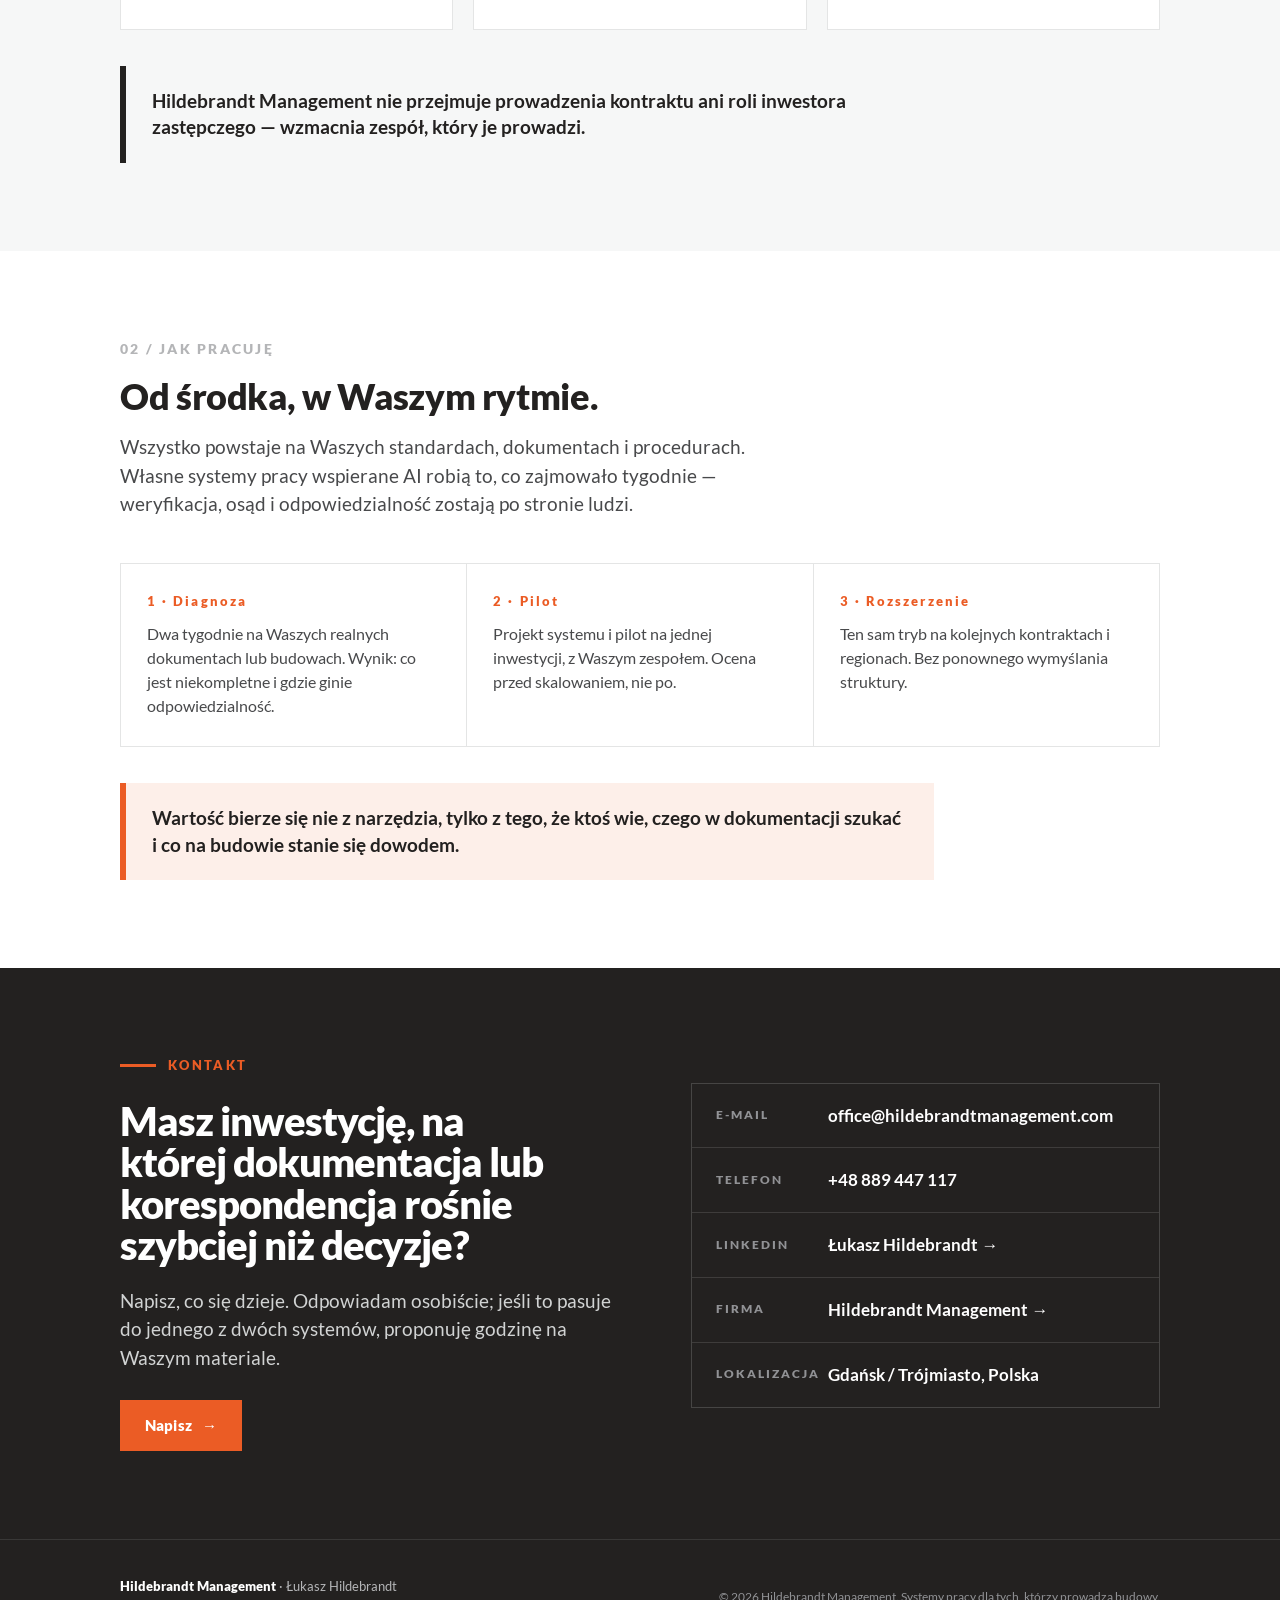
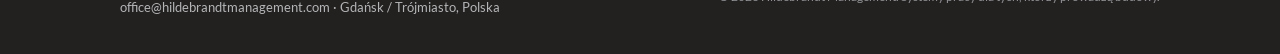
==== commit e6bcf683: "Zmiany" ====
--- a/index.html
+++ b/index.html
@@ -372,7 +372,7 @@
     <!-- WPROWADZENIE -->
     <section class="intro">
       <div class="wrap">
-        <p>Dwa systemy, jeden mechanizm: obserwacja lub dokument → zdarzenie z właścicielem → działanie z terminem → zapis, który wytrzyma spór. Nie przejmuję kontraktu ani roli inwestora zastępczego — wzmacniam zespół, który je prowadzi.</p>
+        <p>Dwa systemy, jeden mechanizm: obserwacja lub dokument → zdarzenie z właścicielem → działanie z terminem → zapis, który da się przedstawić w sporze. Nie przejmuję kontraktu ani roli inwestora zastępczego — wzmacniam zespół, który je prowadzi.</p>
       </div>
     </section>
 
@@ -385,7 +385,7 @@
         </div>
         <p class="body">Dokumentacja projektowa, tabele elementów scalonych, zdjęcia z obchodu, korespondencja z podwykonawcami — każda inwestycja produkuje tego tysiące pozycji. Problem zaczyna się, gdy trzeba z nich wyciągnąć jedną rzecz.</p>
         <p class="body">Czego brakuje w dokumentacji, zanim zapytają o to oferenci. Kto odpowiada za brak zabezpieczenia na piętrze i do kiedy. Co inwestor zdecydował na piśmie. Zwykle ustala się to <strong>po fakcie, w pośpiechu i pod spór</strong>.</p>
-        <div class="callout">Systemy, które buduję, robią to w trakcie — tak, żeby decyzja miała podstawę, odpowiedzialność miała nazwisko, a zapis wytrzymał spór.</div>
+        <div class="callout">Systemy, które buduję, robią to w trakcie — tak, żeby decyzja miała podstawę, odpowiedzialność miała nazwisko, a zapis dało się przedstawić w sporze.</div>
       </div>
     </section>
 
@@ -405,12 +405,12 @@
           <article class="card card--bar">
             <div class="card__num">/02 · dla generalnego wykonawcy</div>
             <h3 class="card__title">Obieg zdarzeń z odpowiedzialnością</h3>
-            <p class="card__text">Inżynier robi zdjęcie i mówi jedno zdanie. System rozpoznaje zdarzenie, przypisuje podwykonawcę i zakres z mapy paczek, wysyła mail z terminem, przypomina, eskaluje do kierownika, gdy termin mija. Zostaje zapis z datą, zdjęciem i reakcją podwykonawcy. Nowy inżynier pierwszego dnia wie, za którą paczkę odpowiada.</p>
+            <p class="card__text">Inżynier robi zdjęcie i mówi jedno zdanie. System rozpoznaje zdarzenie, przypisuje podwykonawcę i zakres z mapy paczek, wysyła mail z terminem, przypomina, eskaluje do kierownika, gdy termin mija. Zostaje zapis z datą, zdjęciem i reakcją podwykonawcy. Nowy inżynier od pierwszego dnia widzi swój zakres odpowiedzialności.</p>
           </article>
           <article class="card card--bar">
             <div class="card__num">/03 · dla zarządu</div>
             <h3 class="card__title">Widok zarządczy</h3>
-            <p class="card__text">Stan projektów, postęp, zdarzenia otwarte i przeterminowane, zagrożenia terminów — także wobec harmonogramu bankowego — na jednym ekranie. Zasila go to, co zespoły i tak robią w obu systemach. Nikt nie karmi go ręcznie.</p>
+            <p class="card__text">Stan projektów, postęp, zdarzenia otwarte i przeterminowane, zagrożenia terminów — także wobec harmonogramu bankowego — na jednym ekranie. Zasila go to, co zespoły i tak robią w obu systemach. Aktualizowany bez ręcznego przepisywania danych.</p>
           </article>
         </div>
       </div>
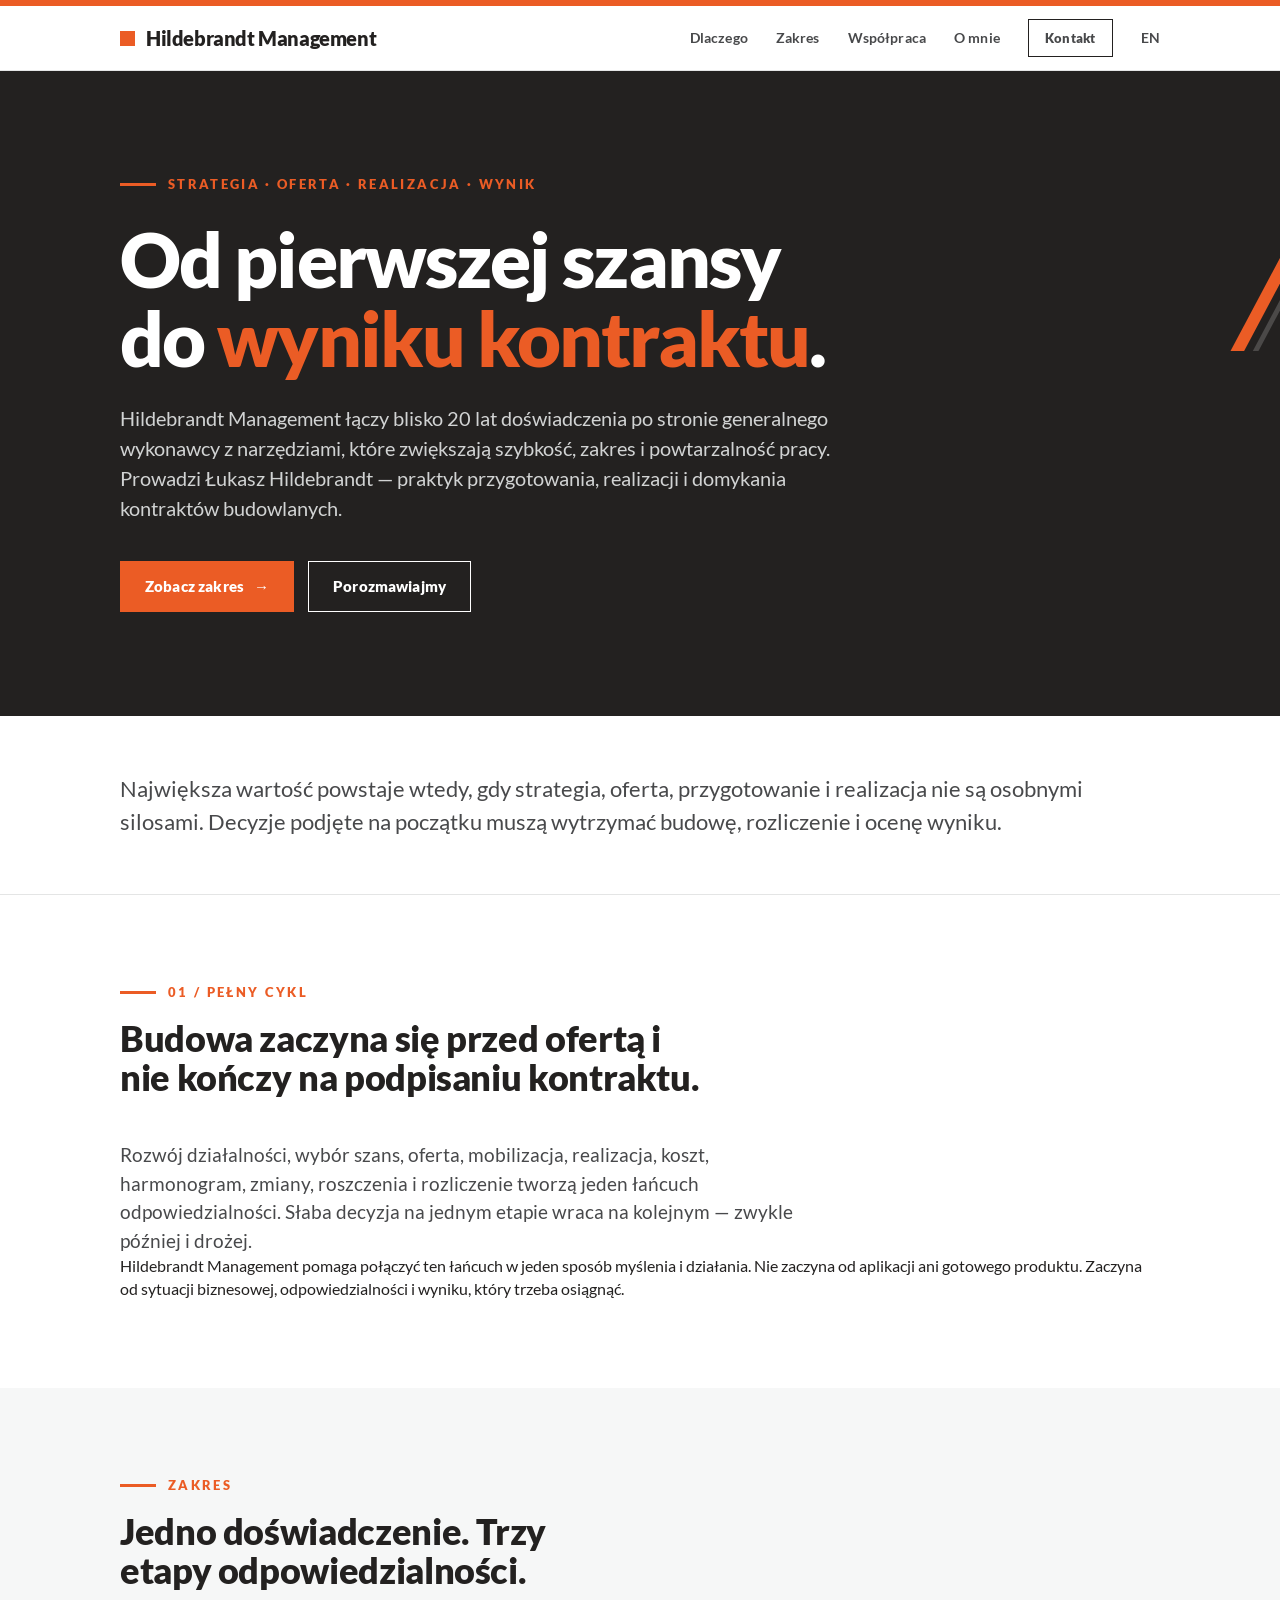
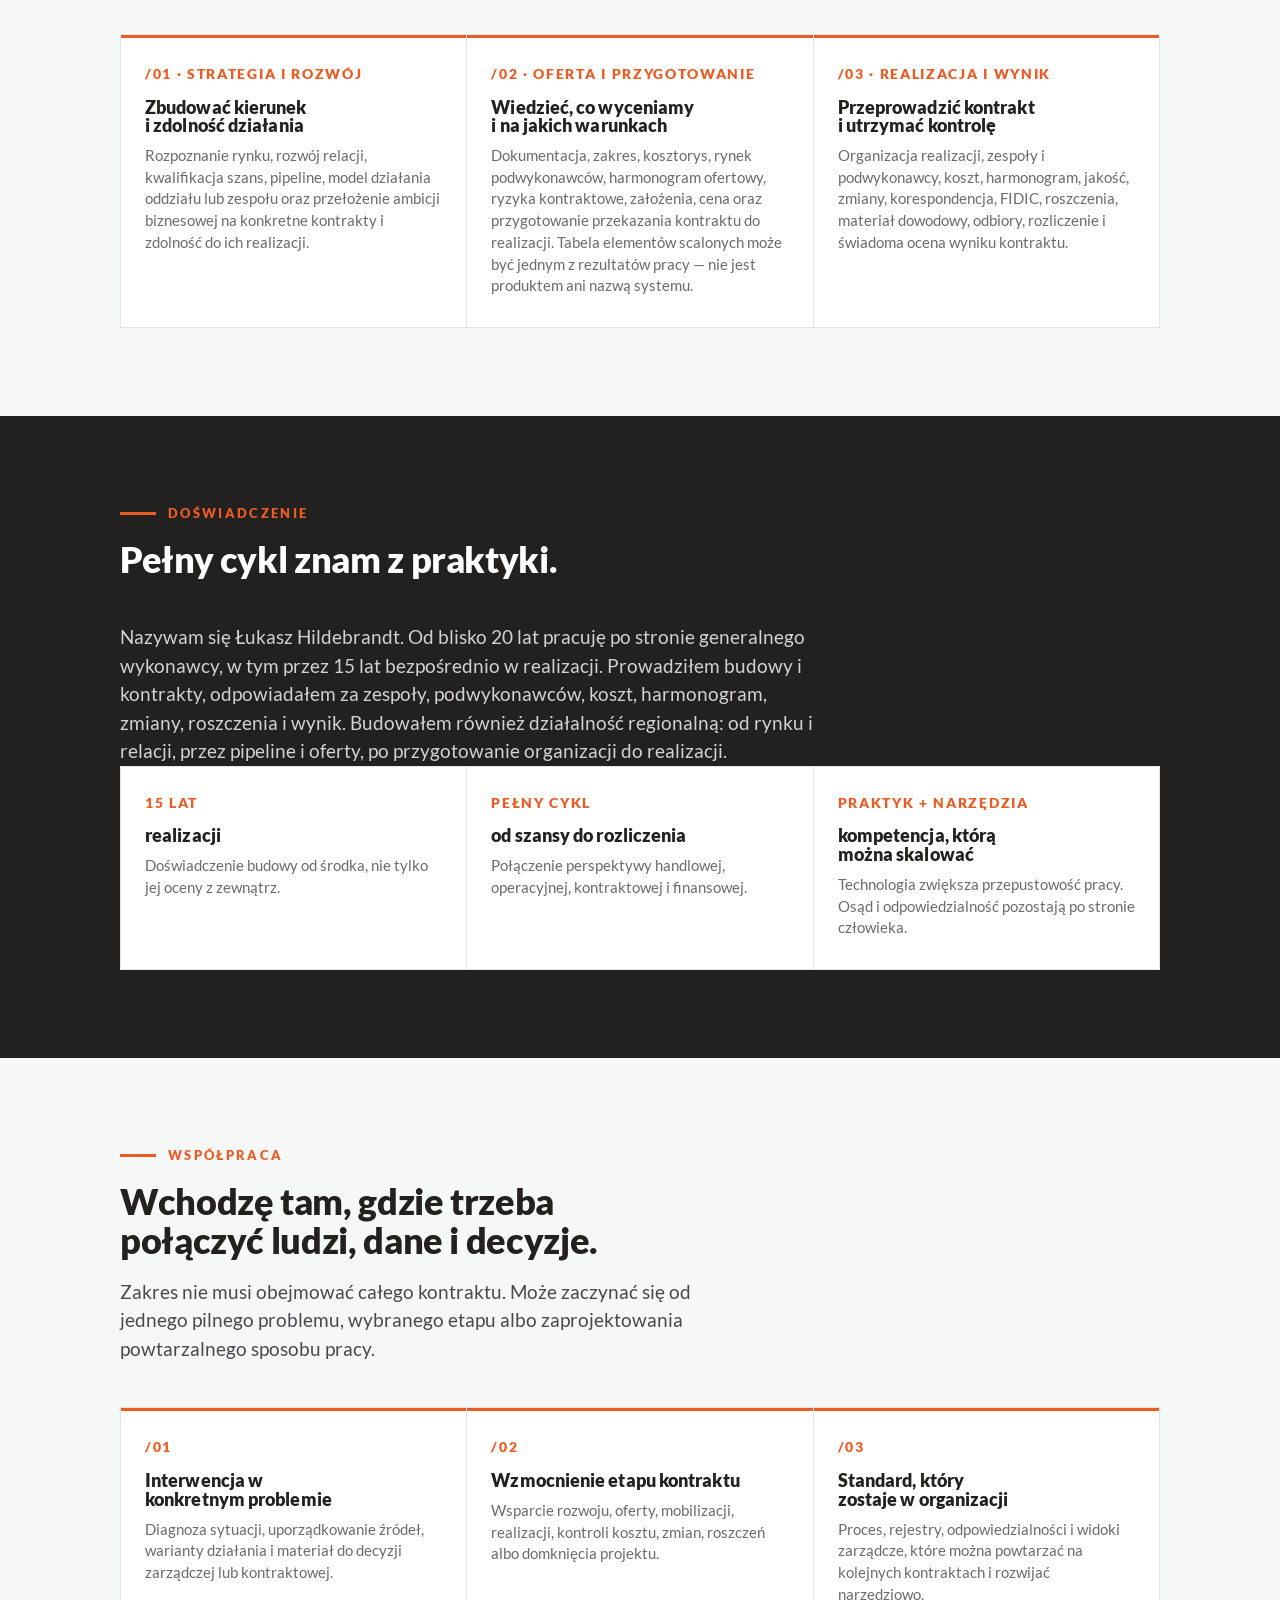
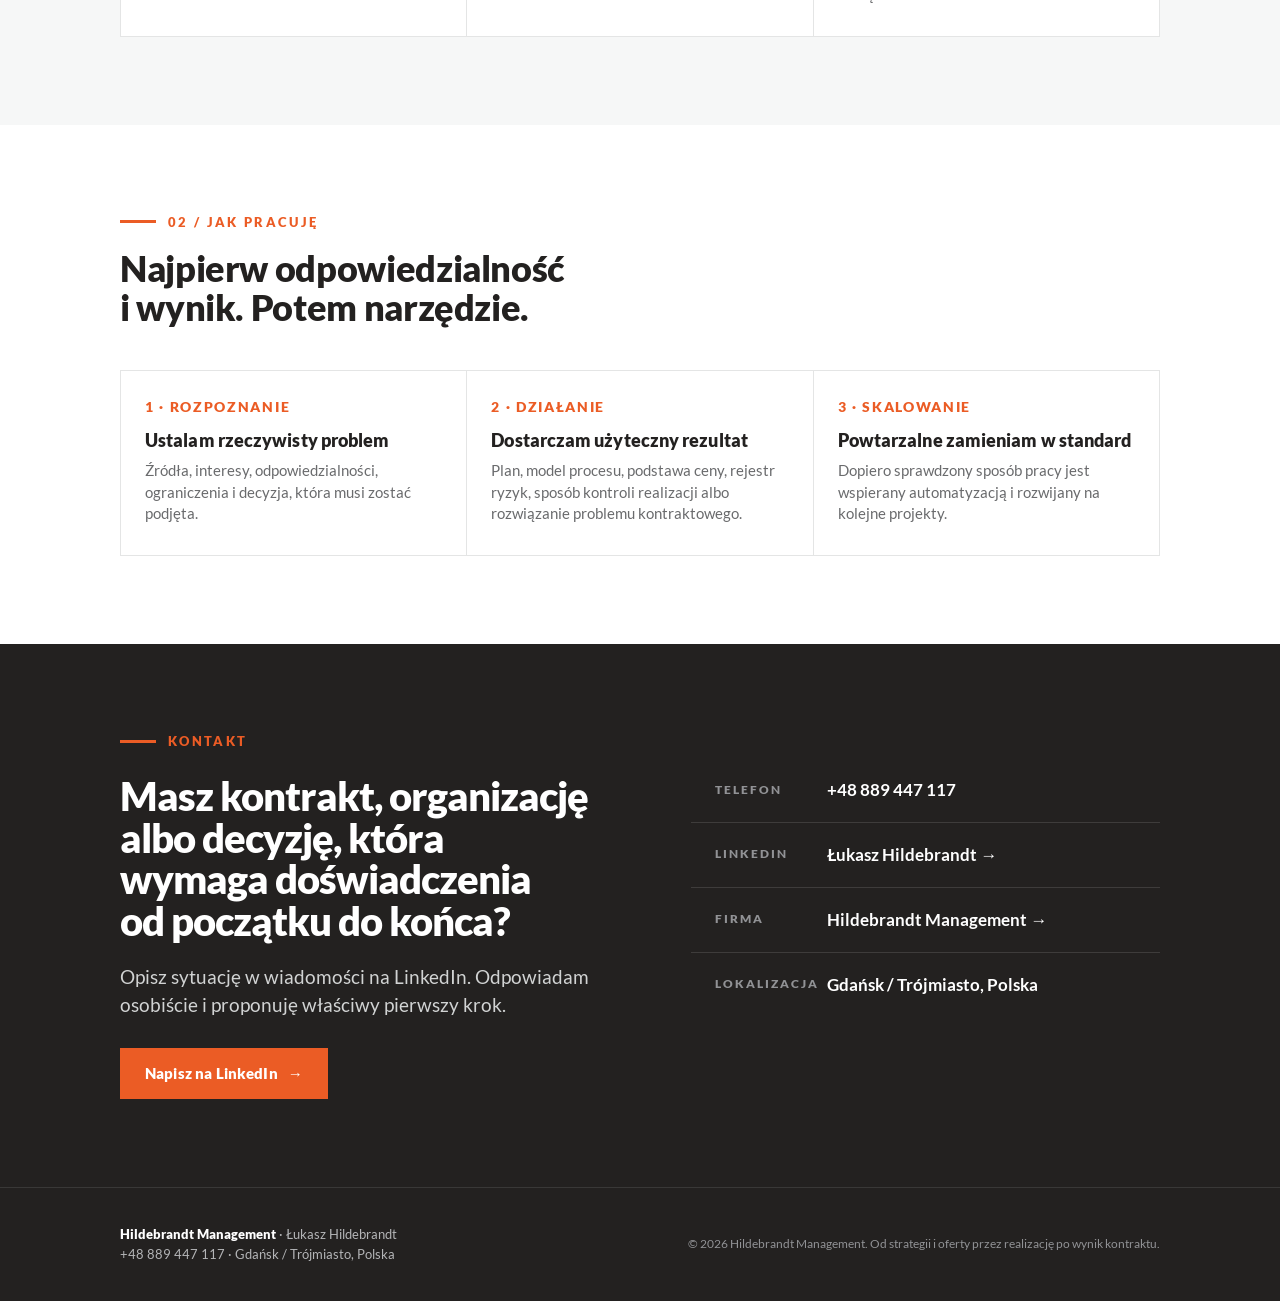
==== commit edf14aa2: "Update index.html" ====
--- a/index.html
+++ b/index.html
@@ -3,8 +3,8 @@
 <head>
   <meta charset="utf-8">
   <meta name="viewport" content="width=device-width, initial-scale=1">
-  <title>Hildebrandt Management — systemy pracy dla inwestora zastępczego i GW</title>
-  <meta name="description" content="TES+ dla inwestora zastępczego, obieg zdarzeń z odpowiedzialnością dla generalnego wykonawcy. Łukasz Hildebrandt — 20 lat po stronie GW. Wdrażane od środka.">
+  <title>Hildebrandt Management — od strategii i oferty przez realizację po wynik kontraktu</title>
+  <meta name="description" content="Hildebrandt Management łączy blisko 20 lat praktyki po stronie generalnego wykonawcy z narzędziami. Od strategii i oferty przez realizację po wynik kontraktu.">
   <meta name="author" content="Łukasz Hildebrandt">
   <link rel="canonical" href="https://hildebrandtmanagement.com/">
   <link rel="alternate" hreflang="pl" href="https://hildebrandtmanagement.com/">
@@ -13,8 +13,8 @@
   <meta property="og:type" content="website">
   <meta property="og:locale" content="pl_PL">
   <meta property="og:site_name" content="Hildebrandt Management">
-  <meta property="og:title" content="Hildebrandt Management — systemy pracy dla inwestora zastępczego i GW">
-  <meta property="og:description" content="TES+ dla inwestora zastępczego, obieg zdarzeń z odpowiedzialnością dla generalnego wykonawcy. Łukasz Hildebrandt — 20 lat po stronie GW. Wdrażane od środka.">
+  <meta property="og:title" content="Hildebrandt Management — od strategii i oferty przez realizację po wynik kontraktu">
+  <meta property="og:description" content="Doświadczenie praktyka. Skala narzędzi. Przygotowanie, realizacja i wynik kontraktów budowlanych.">
   <meta property="og:url" content="https://hildebrandtmanagement.com/">
   <meta property="og:image" content="https://hildebrandtmanagement.com/og-image-pl.png">
   <meta property="og:image:width" content="1200">
@@ -343,8 +343,8 @@
         </a>
         <div class="nav__links">
           <a href="#dlaczego">Dlaczego</a>
-          <a href="#obszary">Systemy</a>
-          <a href="#oferta">To już działa</a>
+          <a href="#obszary">Zakres</a>
+          <a href="#oferta">Współpraca</a>
           <a href="#o-mnie">O mnie</a>
           <a href="#kontakt" class="nav__cta">Kontakt</a>
           <a href="/english/">EN</a>
@@ -353,180 +353,124 @@
     </div>
   </header>
 
-  <main id="top">
-
-    <!-- HERO -->
+  
+  <main id="main">
     <section class="hero" aria-labelledby="hero-title">
       <div class="hero__diag" aria-hidden="true"></div>
       <div class="wrap">
-        <p class="eyebrow eyebrow--ondark">TES+ · Obieg zdarzeń · Widok zarządczy</p>
-        <h1 id="hero-title" style="margin-top:26px">Systemy pracy dla tych, którzy <span class="accent">prowadzą budowy</span>.</h1>
-        <p class="hero__sub"><span translate="no" class="notranslate">Hildebrandt Management</span> buduje w zespołach inwestora zastępczego i generalnego wykonawcy systemy pracy, które zamieniają dokumentację i obserwacje z budowy w decyzję, odpowiedzialność i zapis. Prowadzi Łukasz Hildebrandt — dwadzieścia lat po stronie generalnego wykonawcy.</p>
+        <p class="eyebrow eyebrow--ondark">STRATEGIA · OFERTA · REALIZACJA · WYNIK</p>
+        <h1 id="hero-title" style="margin-top:26px">Od pierwszej szansy do <span class="accent">wyniku kontraktu</span>.</h1>
+        <p class="hero__sub"><span translate="no" class="notranslate">Hildebrandt Management</span> łączy blisko 20 lat doświadczenia po stronie generalnego wykonawcy z narzędziami, które zwiększają szybkość, zakres i powtarzalność pracy. Prowadzi Łukasz Hildebrandt — praktyk przygotowania, realizacji i domykania kontraktów budowlanych.</p>
         <div class="hero__actions">
-          <a class="btn btn--primary" href="#oferta">Zobacz, co już działa <span class="arw" aria-hidden="true">→</span></a>
-          <a class="btn btn--ghost-dark" href="#kontakt">Napisz do mnie</a>
-        </div>
-      </div>
-    </section>
-
-    <!-- WPROWADZENIE -->
+          <a class="btn btn--primary" href="#obszary">Zobacz zakres <span class="arw" aria-hidden="true">→</span></a>
+          <a class="btn btn--ghost" href="#kontakt">Porozmawiajmy</a>
+        </div>
+      </div>
+    </section>
+
     <section class="intro">
       <div class="wrap">
-        <p>Dwa systemy, jeden mechanizm: obserwacja lub dokument → zdarzenie z właścicielem → działanie z terminem → zapis, który da się przedstawić w sporze. Nie przejmuję kontraktu ani roli inwestora zastępczego — wzmacniam zespół, który je prowadzi.</p>
-      </div>
-    </section>
-
-    <!-- 01 / DLACZEGO TO WAŻNE -->
+        <p>Największa wartość powstaje wtedy, gdy strategia, oferta, przygotowanie i realizacja nie są osobnymi silosami. Decyzje podjęte na początku muszą wytrzymać budowę, rozliczenie i ocenę wyniku.</p>
+      </div>
+    </section>
+
     <section class="section" id="dlaczego" aria-labelledby="dlaczego-title">
       <div class="wrap">
         <div class="shead">
-          <span class="snum">01 / DLACZEGO TO WAŻNE</span>
-          <h2 class="h2" id="dlaczego-title">Informacja na budowie istnieje. Rzadko jest tam, gdzie zapada decyzja.</h2>
-        </div>
-        <p class="body">Dokumentacja projektowa, tabele elementów scalonych, zdjęcia z obchodu, korespondencja z podwykonawcami — każda inwestycja produkuje tego tysiące pozycji. Problem zaczyna się, gdy trzeba z nich wyciągnąć jedną rzecz.</p>
-        <p class="body">Czego brakuje w dokumentacji, zanim zapytają o to oferenci. Kto odpowiada za brak zabezpieczenia na piętrze i do kiedy. Co inwestor zdecydował na piśmie. Zwykle ustala się to <strong>po fakcie, w pośpiechu i pod spór</strong>.</p>
-        <div class="callout">Systemy, które buduję, robią to w trakcie — tak, żeby decyzja miała podstawę, odpowiedzialność miała nazwisko, a zapis dało się przedstawić w sporze.</div>
-      </div>
-    </section>
-
-    <!-- OBSZARY -->
+          <p class="eyebrow">01 / PEŁNY CYKL</p>
+          <h2 class="h2" id="dlaczego-title">Budowa zaczyna się przed ofertą i nie kończy na podpisaniu kontraktu.</h2>
+        </div>
+        <p class="lead">Rozwój działalności, wybór szans, oferta, mobilizacja, realizacja, koszt, harmonogram, zmiany, roszczenia i rozliczenie tworzą jeden łańcuch odpowiedzialności. Słaba decyzja na jednym etapie wraca na kolejnym — zwykle później i drożej.</p>
+        <p>Hildebrandt Management pomaga połączyć ten łańcuch w jeden sposób myślenia i działania. Nie zaczyna od aplikacji ani gotowego produktu. Zaczyna od sytuacji biznesowej, odpowiedzialności i wyniku, który trzeba osiągnąć.</p>
+      </div>
+    </section>
+
     <section class="section section--grey" id="obszary" aria-labelledby="obszary-title">
       <div class="wrap">
         <div class="shead">
-          <p class="eyebrow">Systemy</p>
-          <h2 class="h2" id="obszary-title">Dwa systemy. Jeden mechanizm.</h2>
+          <p class="eyebrow">ZAKRES</p>
+          <h2 class="h2" id="obszary-title">Jedno doświadczenie. Trzy etapy odpowiedzialności.</h2>
         </div>
         <div class="grid grid-3">
           <article class="card card--bar">
-            <div class="card__num">/01 · dla inwestora zastępczego</div>
-            <h3 class="card__title">TES+</h3>
-            <p class="card__text">Audyt dokumentacji: spisy, rewizje, duplikaty, braki. Potem tabela elementów scalonych na Waszym standardzie, a obok niej rejestr RFI, rejestr decyzji inwestora i rejestr ryzyk. Przed wysyłką audyt nierozstrzygniętych: każda wątpliwość ma decydenta i dokument. Do oferentów idzie czysty plik; decyzje inwestora zostają w rejestrze.</p>
+            <div class="card__num">/01 · STRATEGIA I ROZWÓJ</div>
+            <h3 class="card__title">Zbudować kierunek i zdolność działania</h3>
+            <p class="card__text">Rozpoznanie rynku, rozwój relacji, kwalifikacja szans, pipeline, model działania oddziału lub zespołu oraz przełożenie ambicji biznesowej na konkretne kontrakty i zdolność do ich realizacji.</p>
           </article>
           <article class="card card--bar">
-            <div class="card__num">/02 · dla generalnego wykonawcy</div>
-            <h3 class="card__title">Obieg zdarzeń z odpowiedzialnością</h3>
-            <p class="card__text">Inżynier robi zdjęcie i mówi jedno zdanie. System rozpoznaje zdarzenie, przypisuje podwykonawcę i zakres z mapy paczek, wysyła mail z terminem, przypomina, eskaluje do kierownika, gdy termin mija. Zostaje zapis z datą, zdjęciem i reakcją podwykonawcy. Nowy inżynier od pierwszego dnia widzi swój zakres odpowiedzialności.</p>
+            <div class="card__num">/02 · OFERTA I PRZYGOTOWANIE</div>
+            <h3 class="card__title">Wiedzieć, co wyceniamy i na jakich warunkach</h3>
+            <p class="card__text">Dokumentacja, zakres, kosztorys, rynek podwykonawców, harmonogram ofertowy, ryzyka kontraktowe, założenia, cena oraz przygotowanie przekazania kontraktu do realizacji. Tabela elementów scalonych może być jednym z rezultatów pracy — nie jest produktem ani nazwą systemu.</p>
           </article>
           <article class="card card--bar">
-            <div class="card__num">/03 · dla zarządu</div>
-            <h3 class="card__title">Widok zarządczy</h3>
-            <p class="card__text">Stan projektów, postęp, zdarzenia otwarte i przeterminowane, zagrożenia terminów — także wobec harmonogramu bankowego — na jednym ekranie. Zasila go to, co zespoły i tak robią w obu systemach. Aktualizowany bez ręcznego przepisywania danych.</p>
+            <div class="card__num">/03 · REALIZACJA I WYNIK</div>
+            <h3 class="card__title">Przeprowadzić kontrakt i utrzymać kontrolę</h3>
+            <p class="card__text">Organizacja realizacji, zespoły i podwykonawcy, koszt, harmonogram, jakość, zmiany, korespondencja, FIDIC, roszczenia, materiał dowodowy, odbiory, rozliczenie i świadoma ocena wyniku kontraktu.</p>
           </article>
         </div>
       </div>
     </section>
 
-    <!-- KIM JESTEM -->
-    <section class="section" id="o-mnie" aria-labelledby="o-mnie-title">
-      <div class="wrap">
-        <div class="about">
-          <aside class="about__mark">
-            <div class="big"><span class="wsq" aria-hidden="true"></span><span>Łukasz<br>Hildebrandt</span></div>
-            <p class="role">Dwadzieścia lat po stronie generalnego wykonawcy. Oferty, kontrakty, roszczenia, wynik.</p>
-            <div class="tags">
-              <span class="tag">TES+</span>
-              <span class="tag">Obieg zdarzeń</span>
-              <span class="tag">FIDIC</span>
-              <span class="tag">Roszczenia</span>
-            </div>
-          </aside>
-          <div>
-            <p class="eyebrow" style="margin-bottom:20px" id="o-mnie-title">Kim jestem</p>
-            <p class="body">Nazywam się Łukasz Hildebrandt. Od dwudziestu lat pracuję po stronie generalnego wykonawcy w budownictwie kubaturowym — oferty, kontrakty, roszczenia, FIDIC, wynik finansowy; ostatnio jako dyrektor regionalny odpowiedzialny za oddział. <strong>Od września 2026 w pełni w Hildebrandt Management.</strong></p>
-            <p class="body">Wiem, jak generalny wykonawca buduje ofertę, gdzie chowa margines i z czego składa roszczenie — bo robiłem to przez dwadzieścia lat. Dlatego systemy, które buduję dla inwestora zastępczego, przewidują pytania oferentów, a te dla generalnego wykonawcy nie gubią dowodu, który za rok będzie potrzebny.</p>
-          </div>
-        </div>
-      </div>
-    </section>
-
-    <!-- CO OFERUJĘ -->
+    <section class="section section--dark" id="o-mnie" aria-labelledby="o-mnie-title">
+      <div class="wrap">
+        <div class="shead">
+          <p class="eyebrow eyebrow--ondark">DOŚWIADCZENIE</p>
+          <h2 class="h2" id="o-mnie-title">Pełny cykl znam z praktyki.</h2>
+        </div>
+        <p class="lead">Nazywam się Łukasz Hildebrandt. Od blisko 20 lat pracuję po stronie generalnego wykonawcy, w tym przez 15 lat bezpośrednio w realizacji. Prowadziłem budowy i kontrakty, odpowiadałem za zespoły, podwykonawców, koszt, harmonogram, zmiany, roszczenia i wynik. Budowałem również działalność regionalną: od rynku i relacji, przez pipeline i oferty, po przygotowanie organizacji do realizacji.</p>
+        <div class="grid grid-3">
+          <article class="card"><div class="card__num">15 LAT</div><h3 class="card__title">realizacji</h3><p class="card__text">Doświadczenie budowy od środka, nie tylko jej oceny z zewnątrz.</p></article>
+          <article class="card"><div class="card__num">PEŁNY CYKL</div><h3 class="card__title">od szansy do rozliczenia</h3><p class="card__text">Połączenie perspektywy handlowej, operacyjnej, kontraktowej i finansowej.</p></article>
+          <article class="card"><div class="card__num">PRAKTYK + NARZĘDZIA</div><h3 class="card__title">kompetencja, którą można skalować</h3><p class="card__text">Technologia zwiększa przepustowość pracy. Osąd i odpowiedzialność pozostają po stronie człowieka.</p></article>
+        </div>
+      </div>
+    </section>
+
     <section class="section section--grey" id="oferta" aria-labelledby="oferta-title">
       <div class="wrap">
         <div class="shead">
-          <p class="eyebrow">Dowód</p>
-          <h2 class="h2" id="oferta-title">To już działa.</h2>
-          <p class="lead">TES+ dla inwestora zastępczego, trzy inwestycje mieszkaniowe jednego dewelopera, czerwiec–lipiec 2026. Od inwentaryzacji dokumentacji do wersji przetargowych — w siedem tygodni.</p>
-        </div>
-        <div class="offer">
-          <article class="ocard">
-            <div class="ocard__k">2 273</div>
-            <h3 class="ocard__t">pliki dokumentacji sprawdzone</h3>
-            <p class="ocard__d">Spisy, rewizje i duplikaty skontrolowane przed mapowaniem. Ze 113 sygnałów „brak w dokumentacji” zostało zero realnych braków — reszta to były pary rysunek/PDF i duplikaty.</p>
-          </article>
-          <article class="ocard">
-            <div class="ocard__k">16</div>
-            <h3 class="ocard__t">zastrzeżeń zamkniętych przed wysyłką</h3>
-            <p class="ocard__d">Rejestr RFI z wagami i wskazanym źródłem — w tym rozbieżność typu zabudowy między decyzją a projektem oraz brak warunków ochrony przeciwpożarowej. Każde zastrzeżenie z decydentem i dokumentem, zanim pliki poszły dalej.</p>
-          </article>
-          <article class="ocard">
-            <div class="ocard__k">3 → przetarg</div>
-            <h3 class="ocard__t">tabele u wykonawców</h3>
-            <p class="ocard__d">Wersja dla oferentów czysta, bez adnotacji „do potwierdzenia”; decyzje inwestora w osobnym rejestrze obok. Ten sam tryb działa na kolejnym projekcie od pierwszego dnia.</p>
-          </article>
-        </div>
-        <div class="callout" style="background:transparent;border-left-color:var(--hm-black)"><span translate="no" class="notranslate">Hildebrandt Management</span> nie przejmuje prowadzenia kontraktu ani roli inwestora zastępczego — wzmacnia zespół, który je prowadzi.</div>
-      </div>
-    </section>
-
-    <!-- 02 / PERSPEKTYWA PRAKTYCZNA -->
+          <p class="eyebrow">WSPÓŁPRACA</p>
+          <h2 class="h2" id="oferta-title">Wchodzę tam, gdzie trzeba połączyć ludzi, dane i decyzje.</h2>
+          <p class="lead">Zakres nie musi obejmować całego kontraktu. Może zaczynać się od jednego pilnego problemu, wybranego etapu albo zaprojektowania powtarzalnego sposobu pracy.</p>
+        </div>
+        <div class="grid grid-3">
+          <article class="card card--bar"><div class="card__num">/01</div><h3 class="card__title">Interwencja w konkretnym problemie</h3><p class="card__text">Diagnoza sytuacji, uporządkowanie źródeł, warianty działania i materiał do decyzji zarządczej lub kontraktowej.</p></article>
+          <article class="card card--bar"><div class="card__num">/02</div><h3 class="card__title">Wzmocnienie etapu kontraktu</h3><p class="card__text">Wsparcie rozwoju, oferty, mobilizacji, realizacji, kontroli kosztu, zmian, roszczeń albo domknięcia projektu.</p></article>
+          <article class="card card--bar"><div class="card__num">/03</div><h3 class="card__title">Standard, który zostaje w organizacji</h3><p class="card__text">Proces, rejestry, odpowiedzialności i widoki zarządcze, które można powtarzać na kolejnych kontraktach i rozwijać narzędziowo.</p></article>
+        </div>
+      </div>
+    </section>
+
     <section class="section" id="perspektywa" aria-labelledby="perspektywa-title">
       <div class="wrap">
         <div class="shead">
-          <span class="snum">02 / JAK PRACUJĘ</span>
-          <h2 class="h2" id="perspektywa-title">Od środka, w Waszym rytmie.</h2>
-          <p class="lead">Wszystko powstaje na Waszych standardach, dokumentach i procedurach. Własne systemy pracy wspierane AI robią to, co zajmowało tygodnie — weryfikacja, osąd i odpowiedzialność zostają po stronie ludzi.</p>
-        </div>
-        <div class="princ">
-          <div class="pcell">
-            <div class="pcell__k">1 · Diagnoza</div>
-            <p class="pcell__t">Dwa tygodnie na Waszych realnych dokumentach lub budowach. Wynik: co jest niekompletne i gdzie ginie odpowiedzialność.</p>
-          </div>
-          <div class="pcell">
-            <div class="pcell__k">2 · Pilot</div>
-            <p class="pcell__t">Projekt systemu i pilot na jednej inwestycji, z Waszym zespołem. Ocena przed skalowaniem, nie po.</p>
-          </div>
-          <div class="pcell">
-            <div class="pcell__k">3 · Rozszerzenie</div>
-            <p class="pcell__t">Ten sam tryb na kolejnych kontraktach i regionach. Bez ponownego wymyślania struktury.</p>
-          </div>
-        </div>
-        <div class="callout">Wartość bierze się nie z narzędzia, tylko z tego, że ktoś wie, czego w dokumentacji szukać i co na budowie stanie się dowodem.</div>
-      </div>
-    </section>
-
-    <!-- KONTAKT -->
+          <p class="eyebrow">02 / JAK PRACUJĘ</p>
+          <h2 class="h2" id="perspektywa-title">Najpierw odpowiedzialność i wynik. Potem narzędzie.</h2>
+        </div>
+        <div class="grid grid-3">
+          <article class="card"><div class="card__num">1 · ROZPOZNANIE</div><h3 class="card__title">Ustalam rzeczywisty problem</h3><p class="card__text">Źródła, interesy, odpowiedzialności, ograniczenia i decyzja, która musi zostać podjęta.</p></article>
+          <article class="card"><div class="card__num">2 · DZIAŁANIE</div><h3 class="card__title">Dostarczam użyteczny rezultat</h3><p class="card__text">Plan, model procesu, podstawa ceny, rejestr ryzyk, sposób kontroli realizacji albo rozwiązanie problemu kontraktowego.</p></article>
+          <article class="card"><div class="card__num">3 · SKALOWANIE</div><h3 class="card__title">Powtarzalne zamieniam w standard</h3><p class="card__text">Dopiero sprawdzony sposób pracy jest wspierany automatyzacją i rozwijany na kolejne projekty.</p></article>
+        </div>
+      </div>
+    </section>
+
     <section class="section section--dark contact" id="kontakt" aria-labelledby="kontakt-title">
       <div class="wrap">
-        <p class="eyebrow eyebrow--ondark">Kontakt</p>
+        <p class="eyebrow eyebrow--ondark">KONTAKT</p>
         <div class="contact__grid">
           <div>
-            <h2 id="kontakt-title" style="margin-top:18px">Masz inwestycję, na której dokumentacja lub korespondencja rośnie szybciej niż decyzje?</h2>
-            <p class="lead">Napisz, co się dzieje. Odpowiadam osobiście; jeśli to pasuje do jednego z dwóch systemów, proponuję godzinę na Waszym materiale.</p>
+            <h2 id="kontakt-title" style="margin-top:18px">Masz kontrakt, organizację albo decyzję, która wymaga doświadczenia od początku do końca?</h2>
+            <p class="lead">Opisz sytuację w wiadomości na LinkedIn. Odpowiadam osobiście i proponuję właściwy pierwszy krok.</p>
             <div class="contact__actions">
-              <a class="btn btn--primary" href="mailto:office@hildebrandtmanagement.com?subject=Godzina%20na%20naszym%20materiale">Napisz <span class="arw" aria-hidden="true">→</span></a>
+              <a class="btn btn--primary" href="https://www.linkedin.com/in/lukasz-hildebrandt/">Napisz na LinkedIn <span class="arw" aria-hidden="true">→</span></a>
             </div>
           </div>
-          <div class="cbox">
-            <div class="crow">
-              <span class="crow__k">E-mail</span>
-              <span class="crow__v"><a href="mailto:office@hildebrandtmanagement.com">office@hildebrandtmanagement.com</a></span>
-            </div>
-            <div class="crow">
-              <span class="crow__k">Telefon</span>
-              <span class="crow__v"><a href="tel:+48889447117">+48 889 447 117</a></span>
-            </div>
-            <div class="crow">
-              <span class="crow__k">LinkedIn</span>
-              <span class="crow__v"><a href="https://www.linkedin.com/in/lukasz-hildebrandt/" target="_blank" rel="noopener">Łukasz Hildebrandt →</a></span>
-            </div>
-            <div class="crow">
-              <span class="crow__k">Firma</span>
-              <span class="crow__v"><a href="https://www.linkedin.com/company/110000786/" target="_blank" rel="noopener"><span translate="no" class="notranslate">Hildebrandt Management</span> →</a></span>
-            </div>
-            <div class="crow">
-              <span class="crow__k">Lokalizacja</span>
-              <span class="crow__v">Gdańsk / Trójmiasto, Polska</span>
-            </div>
+          <div>
+            <div class="crow"><span class="crow__k">TELEFON</span><span class="crow__v"><a href="tel:+48889447117">+48 889 447 117</a></span></div>
+            <div class="crow"><span class="crow__k">LINKEDIN</span><span class="crow__v"><a href="https://www.linkedin.com/in/lukasz-hildebrandt/">Łukasz Hildebrandt →</a></span></div>
+            <div class="crow"><span class="crow__k">FIRMA</span><span class="crow__v"><a href="https://www.linkedin.com/company/110000786/">Hildebrandt Management →</a></span></div>
+            <div class="crow"><span class="crow__k">LOKALIZACJA</span><span class="crow__v">Gdańsk / Trójmiasto, Polska</span></div>
           </div>
         </div>
       </div>
@@ -535,11 +479,8 @@
 
   <footer class="footer">
     <div class="wrap">
-      <div class="fmeta">
-        <b translate="no" class="notranslate">Hildebrandt Management</b> · Łukasz Hildebrandt<br>
-        <a href="mailto:office@hildebrandtmanagement.com">office@hildebrandtmanagement.com</a> · Gdańsk / Trójmiasto, Polska
-      </div>
-      <div class="fcopy">© 2026 <span translate="no" class="notranslate">Hildebrandt Management</span>. Systemy pracy dla tych, którzy prowadzą budowy.</div>
+      <div class="fmeta"><b translate="no" class="notranslate">Hildebrandt Management</b> · Łukasz Hildebrandt<br><a href="tel:+48889447117">+48 889 447 117</a> · Gdańsk / Trójmiasto, Polska</div>
+      <div class="fcopy">© 2026 <span translate="no" class="notranslate">Hildebrandt Management</span>. Od strategii i oferty przez realizację po wynik kontraktu.</div>
     </div>
   </footer>
 
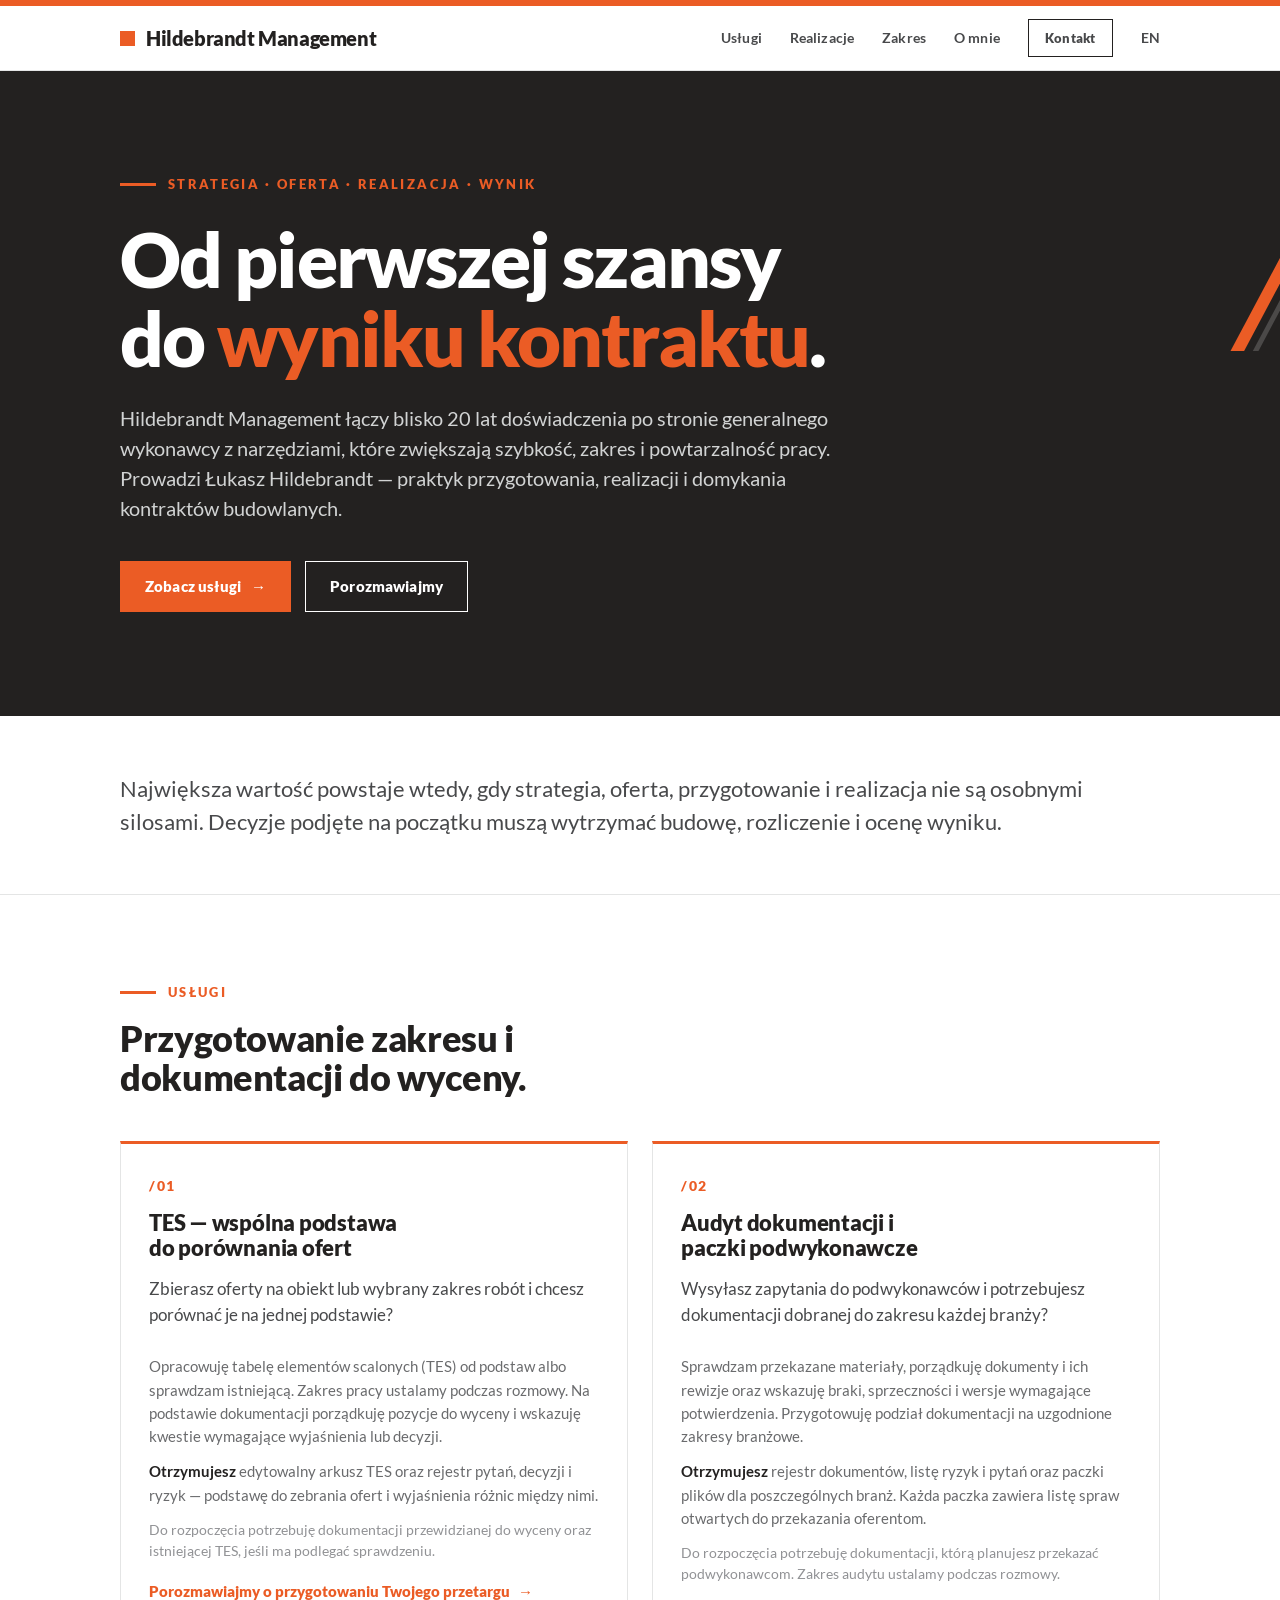
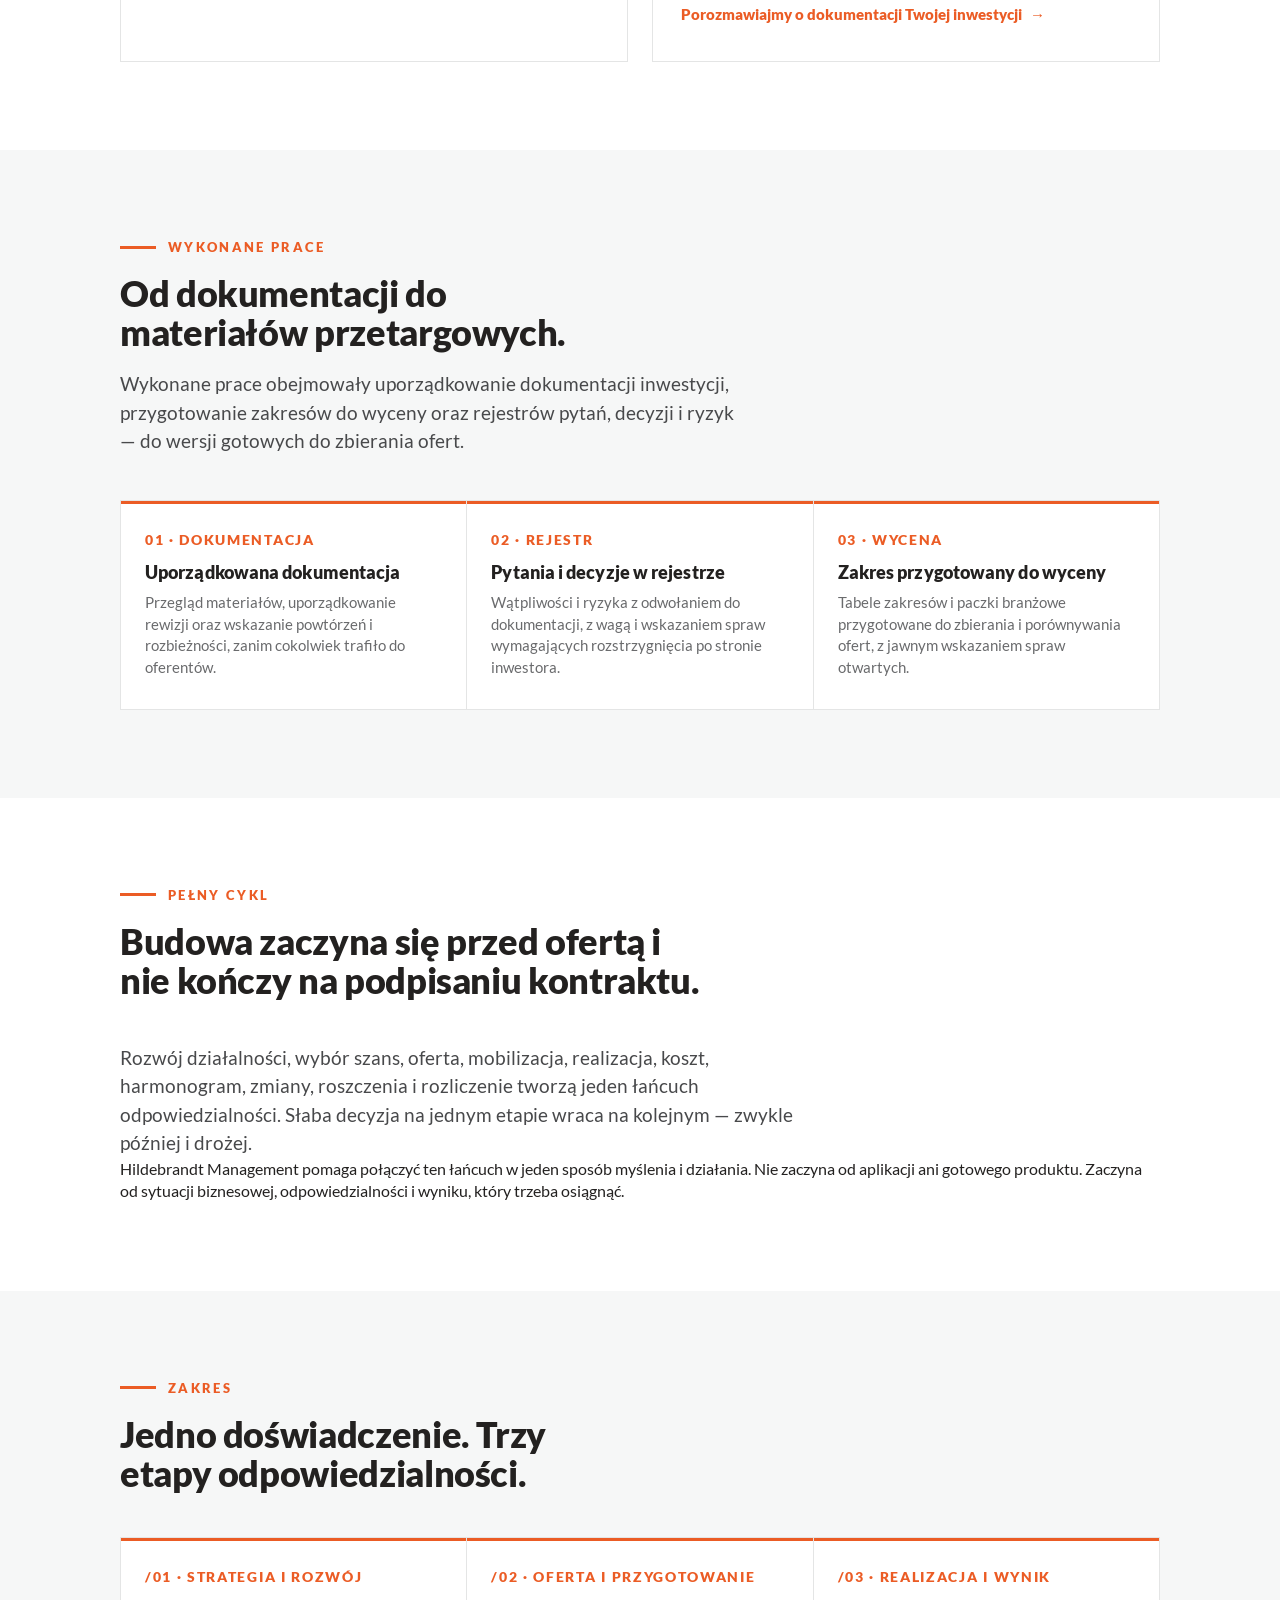
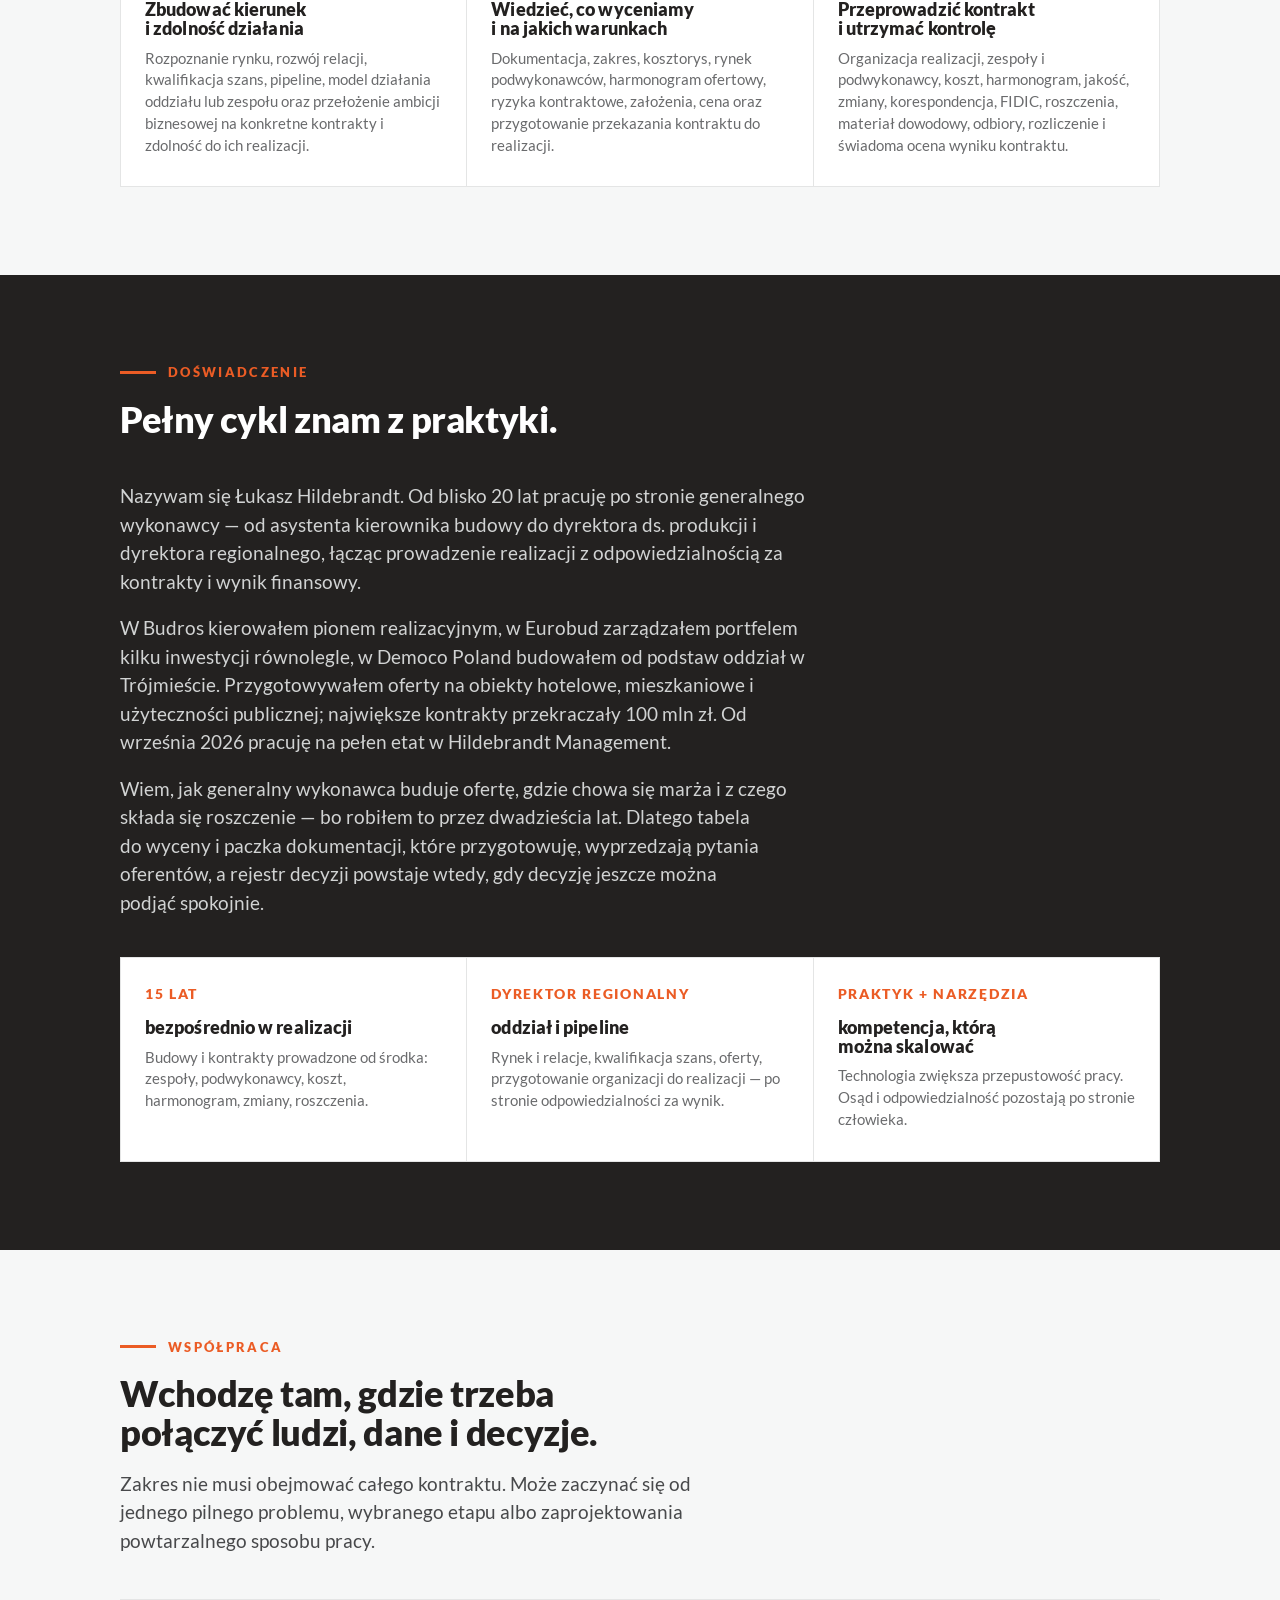
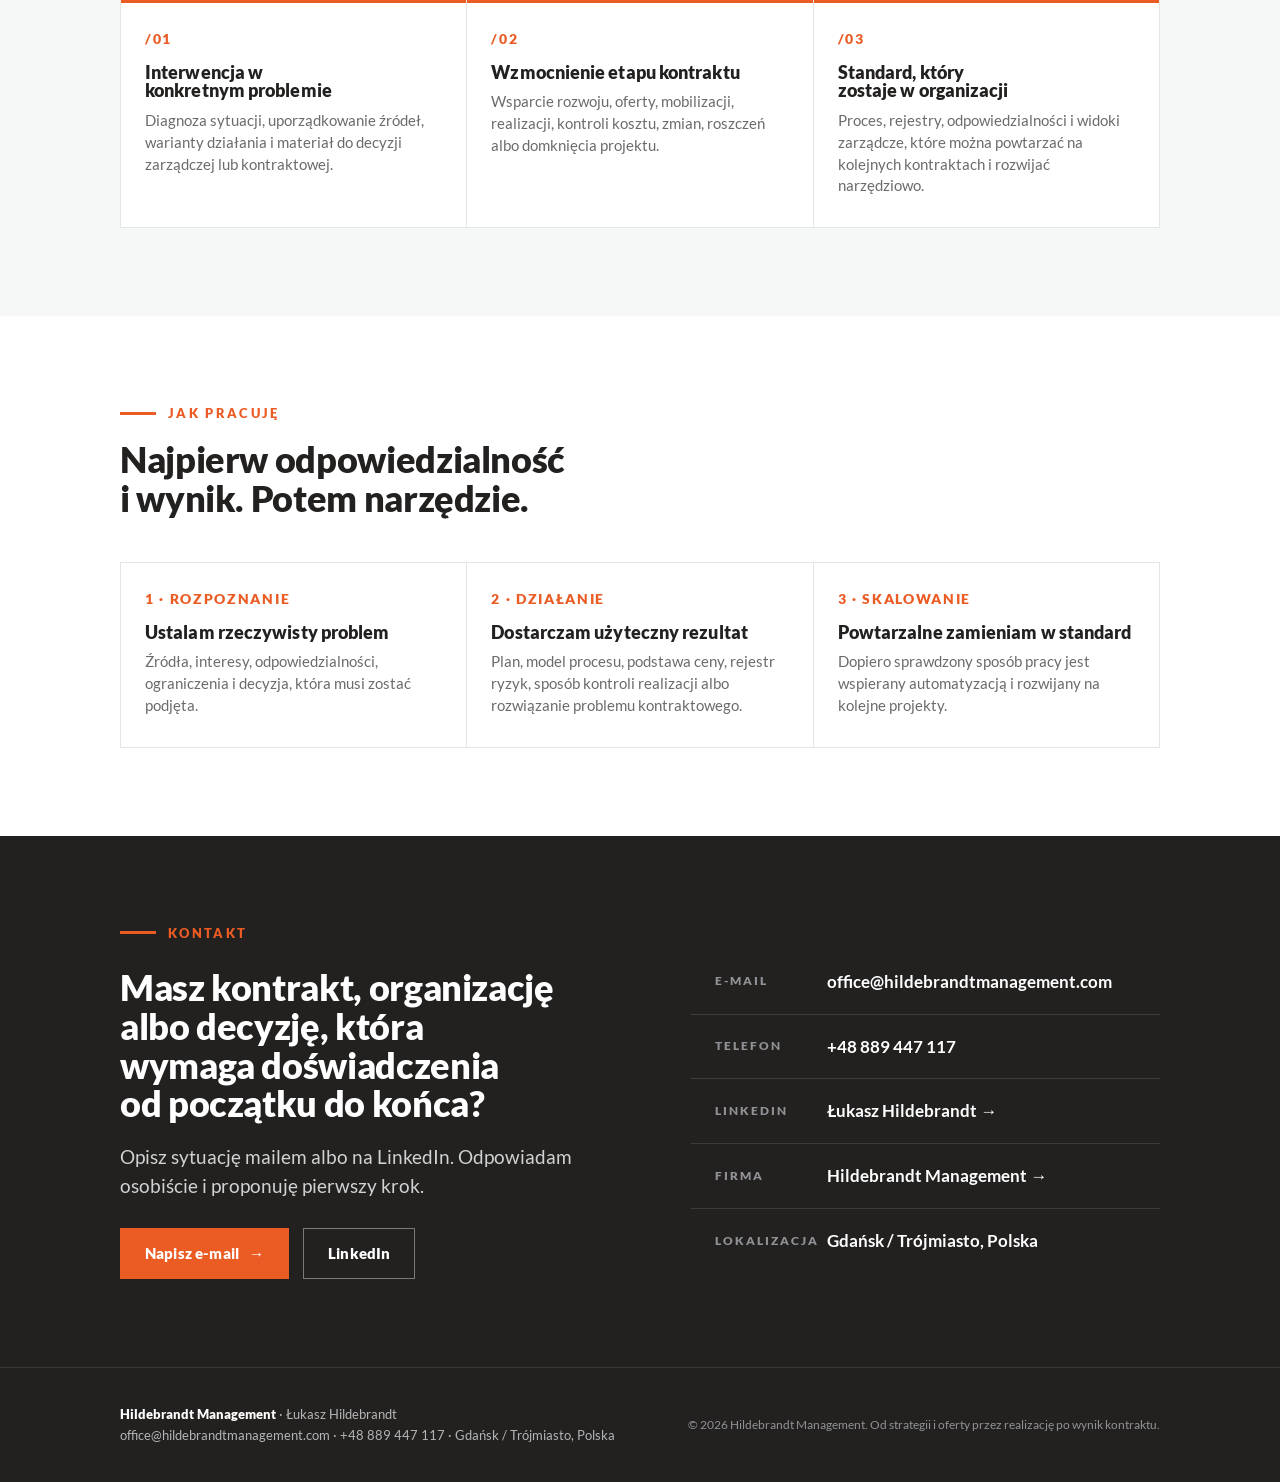
==== commit de589f0e: "Usługi TES i Audyt dokumentacji, e-mail w kontakcie, pakiet stylu HMDesign" ====
--- a/index.html
+++ b/index.html
@@ -4,7 +4,7 @@
   <meta charset="utf-8">
   <meta name="viewport" content="width=device-width, initial-scale=1">
   <title>Hildebrandt Management — od strategii i oferty przez realizację po wynik kontraktu</title>
-  <meta name="description" content="Hildebrandt Management łączy blisko 20 lat praktyki po stronie generalnego wykonawcy z narzędziami. Od strategii i oferty przez realizację po wynik kontraktu.">
+  <meta name="description" content="Hildebrandt Management łączy blisko 20 lat praktyki po stronie generalnego wykonawcy z narzędziami, które zwiększają szybkość i powtarzalność pracy. Od strategii i oferty przez realizację po wynik kontraktu.">
   <meta name="author" content="Łukasz Hildebrandt">
   <link rel="canonical" href="https://hildebrandtmanagement.com/">
   <link rel="alternate" hreflang="pl" href="https://hildebrandtmanagement.com/">
@@ -19,7 +19,7 @@
   <meta property="og:image" content="https://hildebrandtmanagement.com/og-image-pl.png">
   <meta property="og:image:width" content="1200">
   <meta property="og:image:height" content="630">
-  <meta property="og:image:alt" content="Hildebrandt Management — systemy pracy dla tych, którzy prowadzą budowy">
+  <meta property="og:image:alt" content="Hildebrandt Management — od strategii i oferty przez realizację po wynik kontraktu">
   <meta name="twitter:card" content="summary_large_image">
   <meta name="twitter:site" content="@Hildebrandt_LH">
   <meta name="twitter:image" content="https://hildebrandtmanagement.com/og-image-pl.png">
@@ -265,6 +265,7 @@
 
     /* ---- grids / cards ---- */
     .grid{display:grid;gap:1px;background:var(--hm-hairline);border:1px solid var(--hm-hairline)}
+    .grid-2{grid-template-columns:repeat(2,minmax(0,1fr))}
     .grid-3{grid-template-columns:repeat(3,1fr)}
     .grid-5{grid-template-columns:repeat(5,1fr)}
     .card{background:var(--hm-white);padding:26px 24px 30px}
@@ -300,13 +301,13 @@
 
     /* contact */
     .contact__grid{display:grid;grid-template-columns:1.1fr 1fr;gap:56px;align-items:start;margin-top:8px}
-    .contact h2{color:#fff;font-size:40px}
+    .contact h2{color:#fff;font-size:36px;letter-spacing:-.01em;line-height:1.08}
     .contact .lead{margin-top:20px}
     .cbox{border:1px solid rgba(255,255,255,.16);padding:0}
     .crow{display:flex;align-items:center;gap:16px;padding:20px 24px;border-bottom:1px solid rgba(255,255,255,.12)}
     .crow:last-child{border-bottom:none}
     .crow__k{font-size:12px;font-weight:800;letter-spacing:.16em;text-transform:uppercase;color:var(--hm-grey-500);width:96px;flex:0 0 auto}
-    .crow__v{font-size:17px;font-weight:700;color:#fff}
+    .crow__v{font-size:17px;font-weight:700;color:#fff;min-width:0;overflow-wrap:anywhere}
     .crow__v a:hover{color:var(--hm-orange)}
     .contact__actions{margin-top:28px;display:flex;flex-wrap:wrap;gap:14px}
 
@@ -318,12 +319,48 @@
     .footer a:hover{color:var(--hm-orange)}
     .footer .fcopy{font-size:12px;color:var(--hm-grey-500)}
 
+
+    /* ---- karta uslugi (komponent osobny) ---- */
+    .svc{display:grid;grid-template-columns:repeat(2,minmax(0,1fr));gap:24px}
+    .scard{background:var(--hm-white);border:1px solid var(--hm-hairline);border-top:3px solid var(--hm-accent);padding:32px 28px 36px;display:flex;flex-direction:column}
+    .scard__num{font-size:14px;font-weight:800;letter-spacing:.12em;color:var(--hm-accent);margin-bottom:14px}
+    .scard__title{font-size:22px;font-weight:900;letter-spacing:-.01em;line-height:1.15;color:var(--hm-black);margin-bottom:16px;text-wrap:balance}
+    .scard .scard__q{font-size:17px;line-height:1.5;color:var(--hm-grey-700);margin-bottom:16px}
+    .scard p{font-size:15px;line-height:1.55;color:var(--hm-grey-600)}
+    .scard p + p{margin-top:12px}
+    .scard p strong{color:var(--hm-black);font-weight:700}
+    .scard .scard__need{font-size:14px;line-height:1.5;color:var(--hm-grey-500);margin-top:12px}
+    .scard__cta{margin-top:20px;font-size:15px;font-weight:800;color:var(--hm-accent);display:inline-flex;align-items:center;gap:8px}
+    .scard__cta:hover{color:var(--hm-orange-deep)}
+
+    /* ---- dowod (liczby) ---- */
+    .proof__num{font-size:34px;font-weight:900;letter-spacing:-.02em;color:var(--hm-accent);line-height:1;margin-bottom:12px}
+
+    /* ---- menu mobilne bez JS ---- */
+    .nav__check{position:absolute;opacity:0;width:1px;height:1px;overflow:hidden;pointer-events:none}
+    .nav__toggle{display:none;align-items:center;gap:10px;border:1px solid var(--hm-black);
+      padding:9px 14px;font-size:13px;font-weight:800;letter-spacing:.02em;color:var(--hm-black);cursor:pointer;user-select:none}
+    .nav__check:focus-visible + .nav__toggle,.nav__links a:focus-visible{outline:3px solid var(--hm-accent);outline-offset:2px}
+    .nav__bars{width:16px;height:2px;background:currentColor;position:relative;display:block}
+    .nav__bars::before,.nav__bars::after{content:"";position:absolute;left:0;width:16px;height:2px;background:currentColor}
+    .nav__bars::before{top:-5px}.nav__bars::after{top:5px}
+
     @media (max-width:900px){
       .wrap{padding:0 24px}
       .section{padding:64px 0}
       .grid-5{grid-template-columns:repeat(2,1fr)}
-      .grid-3,.offer,.princ,.about,.contact__grid{grid-template-columns:1fr}
-      .nav__links{display:none}
+      .grid-2,.grid-3,.offer,.princ,.about,.contact__grid,.svc{grid-template-columns:1fr}
+      .nav{position:relative;flex-wrap:wrap;height:auto;min-height:64px}
+  .crow{flex-direction:column;align-items:flex-start;gap:6px;padding:16px 0}
+  .crow__k{width:auto}
+  .crow__v{min-width:0;overflow-wrap:anywhere;font-size:16px}
+      .nav__toggle{display:inline-flex}
+      .nav__links{display:none;width:100%;flex-direction:column;align-items:stretch;gap:0;
+        border-top:1px solid var(--hm-hairline);padding:8px 0 16px}
+      .nav__check:checked ~ .nav__links{display:flex}
+      .nav__links a{padding:13px 2px;border-bottom:1px solid var(--hm-hairline);font-size:16px}
+      .nav__links a:last-child{border-bottom:none}
+      .nav__cta{text-align:center;margin-top:10px;padding:13px 16px}
       .about{gap:32px}
     }
     @media (max-width:560px){
@@ -332,7 +369,7 @@
     }
   </style>
 </head>
-<body>
+<body id="top">
 
   <header class="siteheader">
     <div class="topbar"></div>
@@ -341,10 +378,12 @@
         <a href="#top" class="wordmark" aria-label="Hildebrandt Management — strona główna">
           <span class="wsq" aria-hidden="true"></span><span translate="no" class="notranslate">Hildebrandt Management</span>
         </a>
-        <div class="nav__links">
-          <a href="#dlaczego">Dlaczego</a>
+        <input type="checkbox" class="nav__check" id="navCheck" aria-controls="navLinks" aria-label="Rozwiń menu">
+        <label class="nav__toggle" for="navCheck"><span class="nav__bars" aria-hidden="true"></span><span>Menu</span></label>
+        <div class="nav__links" id="navLinks">
+          <a href="#uslugi">Usługi</a>
+          <a href="#dowod">Realizacje</a>
           <a href="#obszary">Zakres</a>
-          <a href="#oferta">Współpraca</a>
           <a href="#o-mnie">O mnie</a>
           <a href="#kontakt" class="nav__cta">Kontakt</a>
           <a href="/english/">EN</a>
@@ -362,7 +401,7 @@
         <h1 id="hero-title" style="margin-top:26px">Od pierwszej szansy do <span class="accent">wyniku kontraktu</span>.</h1>
         <p class="hero__sub"><span translate="no" class="notranslate">Hildebrandt Management</span> łączy blisko 20 lat doświadczenia po stronie generalnego wykonawcy z narzędziami, które zwiększają szybkość, zakres i powtarzalność pracy. Prowadzi Łukasz Hildebrandt — praktyk przygotowania, realizacji i domykania kontraktów budowlanych.</p>
         <div class="hero__actions">
-          <a class="btn btn--primary" href="#obszary">Zobacz zakres <span class="arw" aria-hidden="true">→</span></a>
+          <a class="btn btn--primary" href="#uslugi">Zobacz usługi <span class="arw" aria-hidden="true">→</span></a>
           <a class="btn btn--ghost" href="#kontakt">Porozmawiajmy</a>
         </div>
       </div>
@@ -374,10 +413,66 @@
       </div>
     </section>
 
+    <section class="section" id="uslugi" aria-labelledby="uslugi-title">
+      <div class="wrap">
+        <div class="shead">
+          <p class="eyebrow">USŁUGI</p>
+          <h2 class="h2" id="uslugi-title">Przygotowanie zakresu i dokumentacji do wyceny.</h2>
+        </div>
+        <div class="svc">
+          <article class="scard" id="tes">
+            <div class="scard__num">/01</div>
+            <h3 class="scard__title">TES — wspólna podstawa do porównania ofert</h3>
+            <p class="scard__q">Zbierasz oferty na obiekt lub wybrany zakres robót i chcesz porównać je na jednej podstawie?</p>
+            <p>Opracowuję tabelę elementów scalonych (TES) od podstaw albo sprawdzam istniejącą. Zakres pracy ustalamy podczas rozmowy. Na podstawie dokumentacji porządkuję pozycje do wyceny i wskazuję kwestie wymagające wyjaśnienia lub decyzji.</p>
+            <p><strong>Otrzymujesz</strong> edytowalny arkusz TES oraz rejestr pytań, decyzji i ryzyk — podstawę do zebrania ofert i wyjaśnienia różnic między nimi.</p>
+            <p class="scard__need">Do rozpoczęcia potrzebuję dokumentacji przewidzianej do wyceny oraz istniejącej TES, jeśli ma podlegać sprawdzeniu.</p>
+            <a class="scard__cta" href="#kontakt">Porozmawiajmy o przygotowaniu Twojego przetargu <span class="arw" aria-hidden="true">→</span></a>
+          </article>
+          <article class="scard" id="audyt-dokumentacji">
+            <div class="scard__num">/02</div>
+            <h3 class="scard__title">Audyt dokumentacji i paczki podwykonawcze</h3>
+            <p class="scard__q">Wysyłasz zapytania do podwykonawców i potrzebujesz dokumentacji dobranej do zakresu każdej branży?</p>
+            <p>Sprawdzam przekazane materiały, porządkuję dokumenty i ich rewizje oraz wskazuję braki, sprzeczności i wersje wymagające potwierdzenia. Przygotowuję podział dokumentacji na uzgodnione zakresy branżowe.</p>
+            <p><strong>Otrzymujesz</strong> rejestr dokumentów, listę ryzyk i pytań oraz paczki plików dla poszczególnych branż. Każda paczka zawiera listę spraw otwartych do przekazania oferentom.</p>
+            <p class="scard__need">Do rozpoczęcia potrzebuję dokumentacji, którą planujesz przekazać podwykonawcom. Zakres audytu ustalamy podczas rozmowy.</p>
+            <a class="scard__cta" href="#kontakt">Porozmawiajmy o dokumentacji Twojej inwestycji <span class="arw" aria-hidden="true">→</span></a>
+          </article>
+        </div>
+      </div>
+    </section>
+
+    <section class="section section--grey" id="dowod" aria-labelledby="dowod-title">
+      <div class="wrap">
+        <div class="shead">
+          <p class="eyebrow">WYKONANE PRACE</p>
+          <h2 class="h2" id="dowod-title">Od dokumentacji do materiałów przetargowych.</h2>
+          <p class="lead">Wykonane prace obejmowały uporządkowanie dokumentacji inwestycji, przygotowanie zakresów do wyceny oraz rejestrów pytań, decyzji i ryzyk — do wersji gotowych do zbierania ofert.</p>
+        </div>
+        <div class="grid grid-3">
+          <article class="card card--bar">
+            <div class="card__num">01 · DOKUMENTACJA</div>
+            <h3 class="card__title">Uporządkowana dokumentacja</h3>
+            <p class="card__text">Przegląd materiałów, uporządkowanie rewizji oraz wskazanie powtórzeń i rozbieżności, zanim cokolwiek trafiło do oferentów.</p>
+          </article>
+          <article class="card card--bar">
+            <div class="card__num">02 · REJESTR</div>
+            <h3 class="card__title">Pytania i decyzje w rejestrze</h3>
+            <p class="card__text">Wątpliwości i ryzyka z odwołaniem do dokumentacji, z wagą i wskazaniem spraw wymagających rozstrzygnięcia po stronie inwestora.</p>
+          </article>
+          <article class="card card--bar">
+            <div class="card__num">03 · WYCENA</div>
+            <h3 class="card__title">Zakres przygotowany do wyceny</h3>
+            <p class="card__text">Tabele zakresów i paczki branżowe przygotowane do zbierania i porównywania ofert, z jawnym wskazaniem spraw otwartych.</p>
+          </article>
+        </div>
+      </div>
+    </section>
+
     <section class="section" id="dlaczego" aria-labelledby="dlaczego-title">
       <div class="wrap">
         <div class="shead">
-          <p class="eyebrow">01 / PEŁNY CYKL</p>
+          <p class="eyebrow">PEŁNY CYKL</p>
           <h2 class="h2" id="dlaczego-title">Budowa zaczyna się przed ofertą i nie kończy na podpisaniu kontraktu.</h2>
         </div>
         <p class="lead">Rozwój działalności, wybór szans, oferta, mobilizacja, realizacja, koszt, harmonogram, zmiany, roszczenia i rozliczenie tworzą jeden łańcuch odpowiedzialności. Słaba decyzja na jednym etapie wraca na kolejnym — zwykle później i drożej.</p>
@@ -400,7 +495,7 @@
           <article class="card card--bar">
             <div class="card__num">/02 · OFERTA I PRZYGOTOWANIE</div>
             <h3 class="card__title">Wiedzieć, co wyceniamy i na jakich warunkach</h3>
-            <p class="card__text">Dokumentacja, zakres, kosztorys, rynek podwykonawców, harmonogram ofertowy, ryzyka kontraktowe, założenia, cena oraz przygotowanie przekazania kontraktu do realizacji. Tabela elementów scalonych może być jednym z rezultatów pracy — nie jest produktem ani nazwą systemu.</p>
+            <p class="card__text">Dokumentacja, zakres, kosztorys, rynek podwykonawców, harmonogram ofertowy, ryzyka kontraktowe, założenia, cena oraz przygotowanie przekazania kontraktu do realizacji.</p>
           </article>
           <article class="card card--bar">
             <div class="card__num">/03 · REALIZACJA I WYNIK</div>
@@ -417,10 +512,12 @@
           <p class="eyebrow eyebrow--ondark">DOŚWIADCZENIE</p>
           <h2 class="h2" id="o-mnie-title">Pełny cykl znam z praktyki.</h2>
         </div>
-        <p class="lead">Nazywam się Łukasz Hildebrandt. Od blisko 20 lat pracuję po stronie generalnego wykonawcy, w tym przez 15 lat bezpośrednio w realizacji. Prowadziłem budowy i kontrakty, odpowiadałem za zespoły, podwykonawców, koszt, harmonogram, zmiany, roszczenia i wynik. Budowałem również działalność regionalną: od rynku i relacji, przez pipeline i oferty, po przygotowanie organizacji do realizacji.</p>
-        <div class="grid grid-3">
-          <article class="card"><div class="card__num">15 LAT</div><h3 class="card__title">realizacji</h3><p class="card__text">Doświadczenie budowy od środka, nie tylko jej oceny z zewnątrz.</p></article>
-          <article class="card"><div class="card__num">PEŁNY CYKL</div><h3 class="card__title">od szansy do rozliczenia</h3><p class="card__text">Połączenie perspektywy handlowej, operacyjnej, kontraktowej i finansowej.</p></article>
+        <p class="lead">Nazywam się Łukasz Hildebrandt. Od blisko 20 lat pracuję po stronie generalnego wykonawcy — od asystenta kierownika budowy do dyrektora ds. produkcji i dyrektora regionalnego, łącząc prowadzenie realizacji z odpowiedzialnością za kontrakty i wynik finansowy.</p>
+        <p class="lead" style="margin-top:18px">W Budros kierowałem pionem realizacyjnym, w Eurobud zarządzałem portfelem kilku inwestycji równolegle, w Democo Poland budowałem od podstaw oddział w Trójmieście. Przygotowywałem oferty na obiekty hotelowe, mieszkaniowe i użyteczności publicznej; największe kontrakty przekraczały 100 mln zł. Od września 2026 pracuję na pełen etat w Hildebrandt Management.</p>
+        <p class="lead" style="margin-top:18px">Wiem, jak generalny wykonawca buduje ofertę, gdzie chowa się marża i z czego składa się roszczenie — bo robiłem to przez dwadzieścia lat. Dlatego tabela do wyceny i paczka dokumentacji, które przygotowuję, wyprzedzają pytania oferentów, a rejestr decyzji powstaje wtedy, gdy decyzję jeszcze można podjąć spokojnie.</p>
+        <div class="grid grid-3" style="margin-top:40px">
+          <article class="card"><div class="card__num">15 LAT</div><h3 class="card__title">bezpośrednio w realizacji</h3><p class="card__text">Budowy i kontrakty prowadzone od środka: zespoły, podwykonawcy, koszt, harmonogram, zmiany, roszczenia.</p></article>
+          <article class="card"><div class="card__num">DYREKTOR REGIONALNY</div><h3 class="card__title">oddział i pipeline</h3><p class="card__text">Rynek i relacje, kwalifikacja szans, oferty, przygotowanie organizacji do realizacji — po stronie odpowiedzialności za wynik.</p></article>
           <article class="card"><div class="card__num">PRAKTYK + NARZĘDZIA</div><h3 class="card__title">kompetencja, którą można skalować</h3><p class="card__text">Technologia zwiększa przepustowość pracy. Osąd i odpowiedzialność pozostają po stronie człowieka.</p></article>
         </div>
       </div>
@@ -444,7 +541,7 @@
     <section class="section" id="perspektywa" aria-labelledby="perspektywa-title">
       <div class="wrap">
         <div class="shead">
-          <p class="eyebrow">02 / JAK PRACUJĘ</p>
+          <p class="eyebrow">JAK PRACUJĘ</p>
           <h2 class="h2" id="perspektywa-title">Najpierw odpowiedzialność i wynik. Potem narzędzie.</h2>
         </div>
         <div class="grid grid-3">
@@ -461,12 +558,14 @@
         <div class="contact__grid">
           <div>
             <h2 id="kontakt-title" style="margin-top:18px">Masz kontrakt, organizację albo decyzję, która wymaga doświadczenia od początku do końca?</h2>
-            <p class="lead">Opisz sytuację w wiadomości na LinkedIn. Odpowiadam osobiście i proponuję właściwy pierwszy krok.</p>
+            <p class="lead">Opisz sytuację mailem albo na LinkedIn. Odpowiadam osobiście i proponuję pierwszy krok.</p>
             <div class="contact__actions">
-              <a class="btn btn--primary" href="https://www.linkedin.com/in/lukasz-hildebrandt/">Napisz na LinkedIn <span class="arw" aria-hidden="true">→</span></a>
+              <a class="btn btn--primary" href="mailto:office@hildebrandtmanagement.com">Napisz e-mail <span class="arw" aria-hidden="true">→</span></a>
+              <a class="btn btn--ghost-dark" href="https://www.linkedin.com/in/lukasz-hildebrandt/">LinkedIn</a>
             </div>
           </div>
           <div>
+            <div class="crow"><span class="crow__k">E-MAIL</span><span class="crow__v"><a href="mailto:office@hildebrandtmanagement.com">office@hildebrandtmanagement.com</a></span></div>
             <div class="crow"><span class="crow__k">TELEFON</span><span class="crow__v"><a href="tel:+48889447117">+48 889 447 117</a></span></div>
             <div class="crow"><span class="crow__k">LINKEDIN</span><span class="crow__v"><a href="https://www.linkedin.com/in/lukasz-hildebrandt/">Łukasz Hildebrandt →</a></span></div>
             <div class="crow"><span class="crow__k">FIRMA</span><span class="crow__v"><a href="https://www.linkedin.com/company/110000786/">Hildebrandt Management →</a></span></div>
@@ -479,10 +578,17 @@
 
   <footer class="footer">
     <div class="wrap">
-      <div class="fmeta"><b translate="no" class="notranslate">Hildebrandt Management</b> · Łukasz Hildebrandt<br><a href="tel:+48889447117">+48 889 447 117</a> · Gdańsk / Trójmiasto, Polska</div>
+      <div class="fmeta"><b translate="no" class="notranslate">Hildebrandt Management</b> · Łukasz Hildebrandt<br><a href="mailto:office@hildebrandtmanagement.com">office@hildebrandtmanagement.com</a> · <a href="tel:+48889447117">+48 889 447 117</a> · Gdańsk / Trójmiasto, Polska</div>
       <div class="fcopy">© 2026 <span translate="no" class="notranslate">Hildebrandt Management</span>. Od strategii i oferty przez realizację po wynik kontraktu.</div>
     </div>
   </footer>
 
+
+  <script>
+  /* Ulepszenie: zamyka menu mobilne po wyborze odnośnika. Bez JS menu działa przez checkbox. */
+  (function(){var c=document.getElementById('navCheck'),l=document.getElementById('navLinks');
+  if(c&&l){l.addEventListener('click',function(e){if(e.target.tagName==='A'){c.checked=false;}});}})();
+  </script>
+
 </body>
-</html>
+</html>
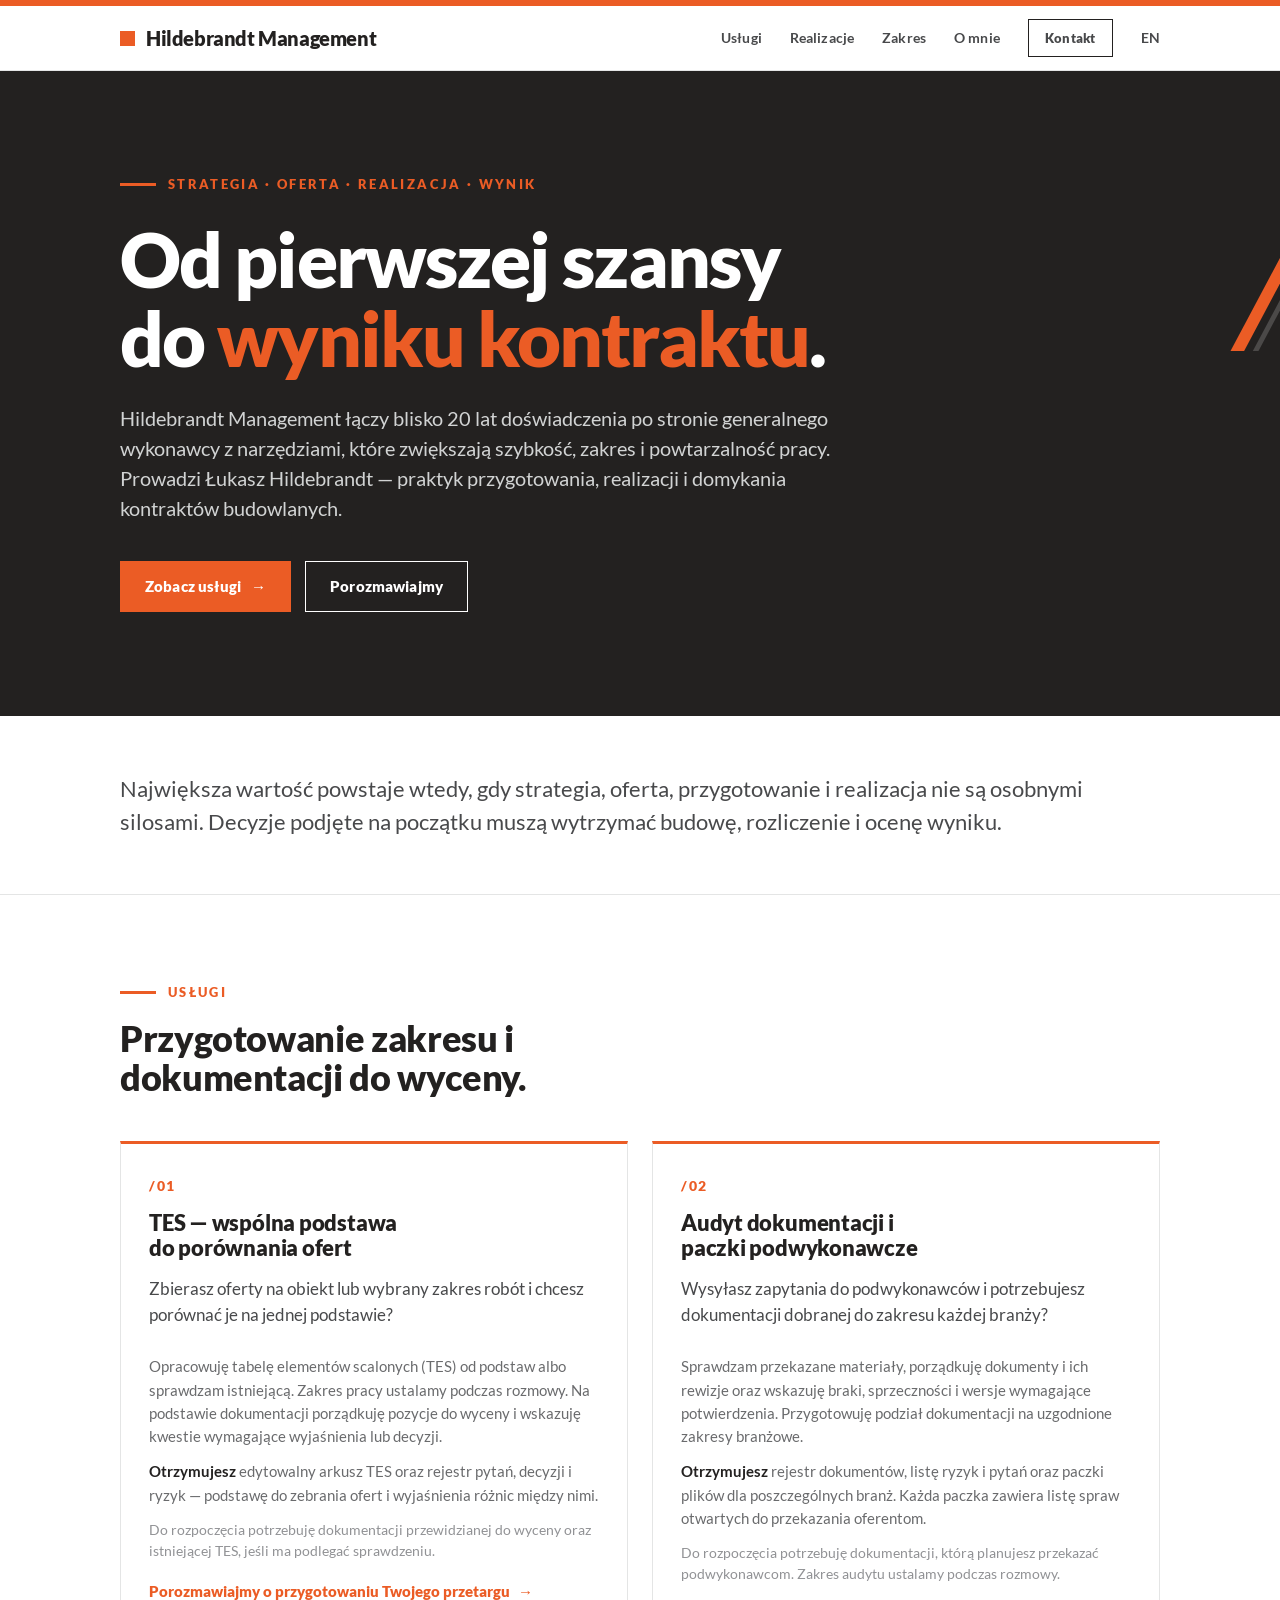
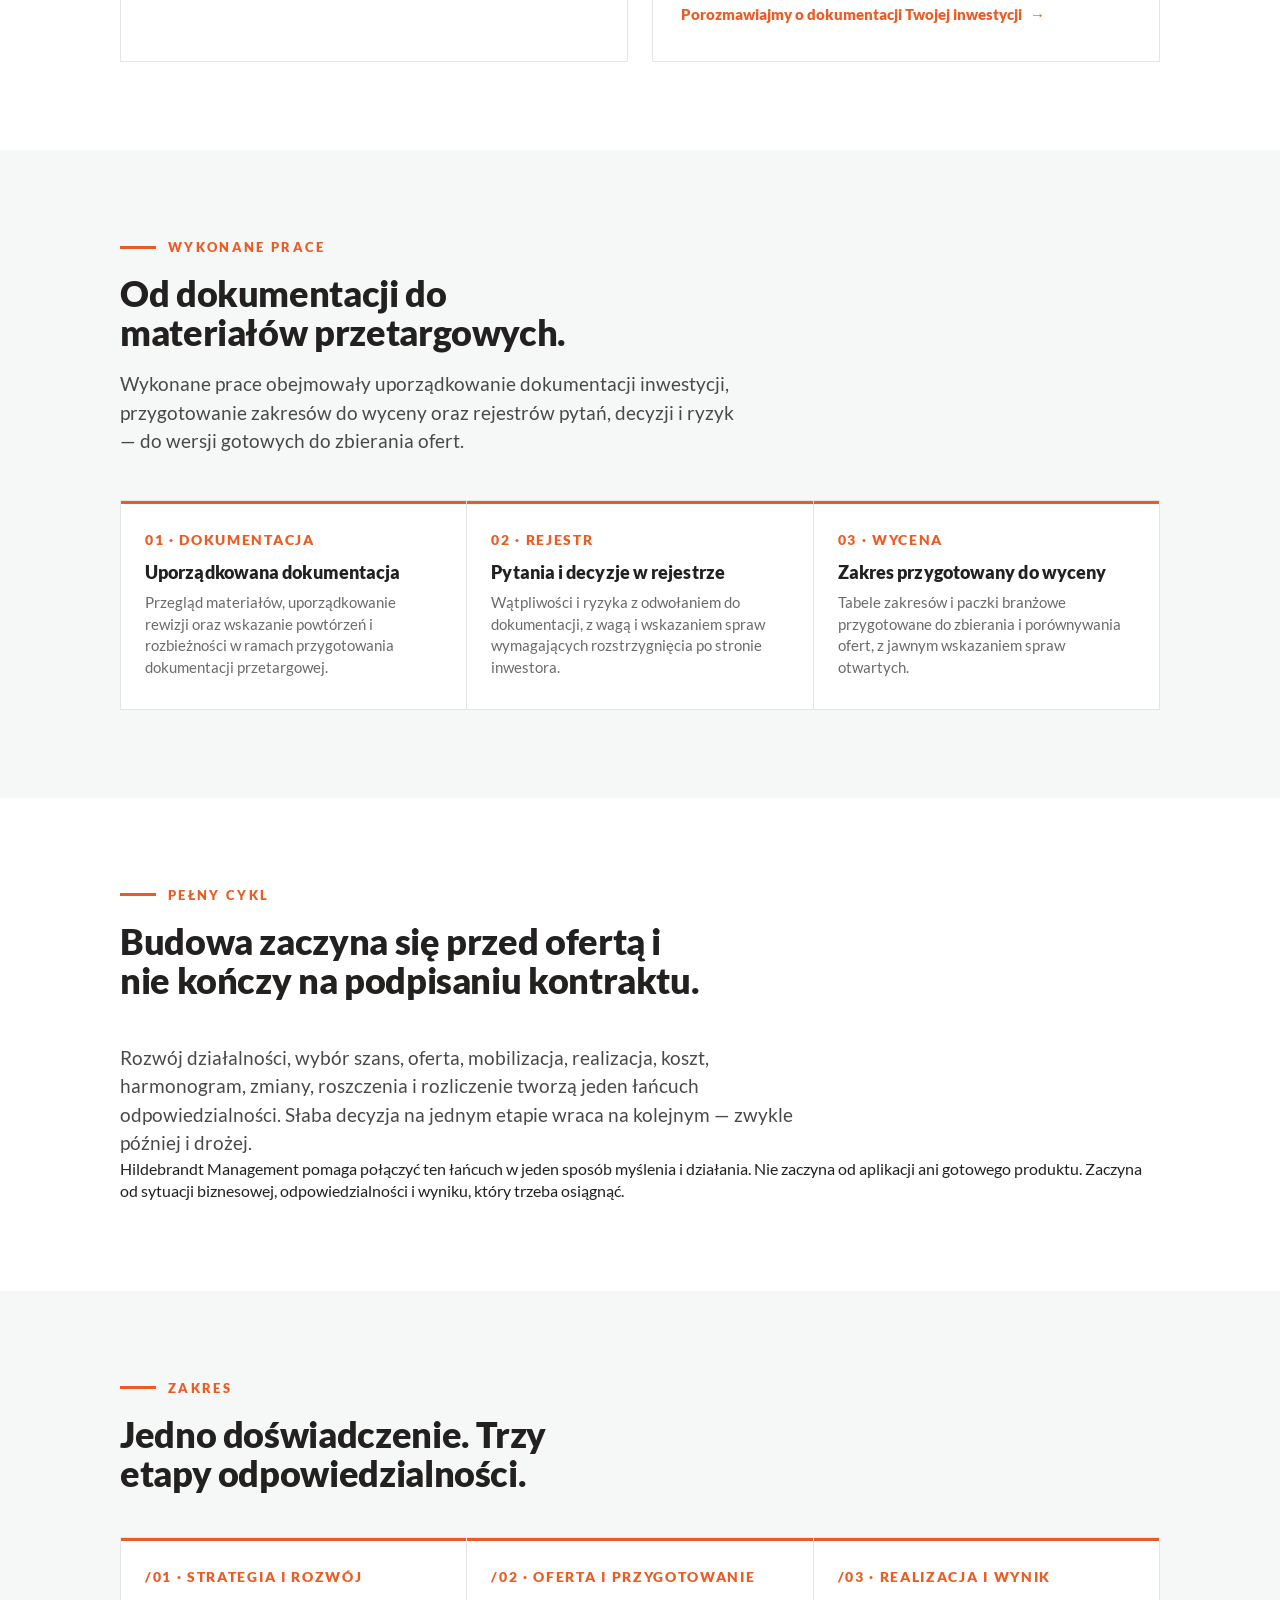
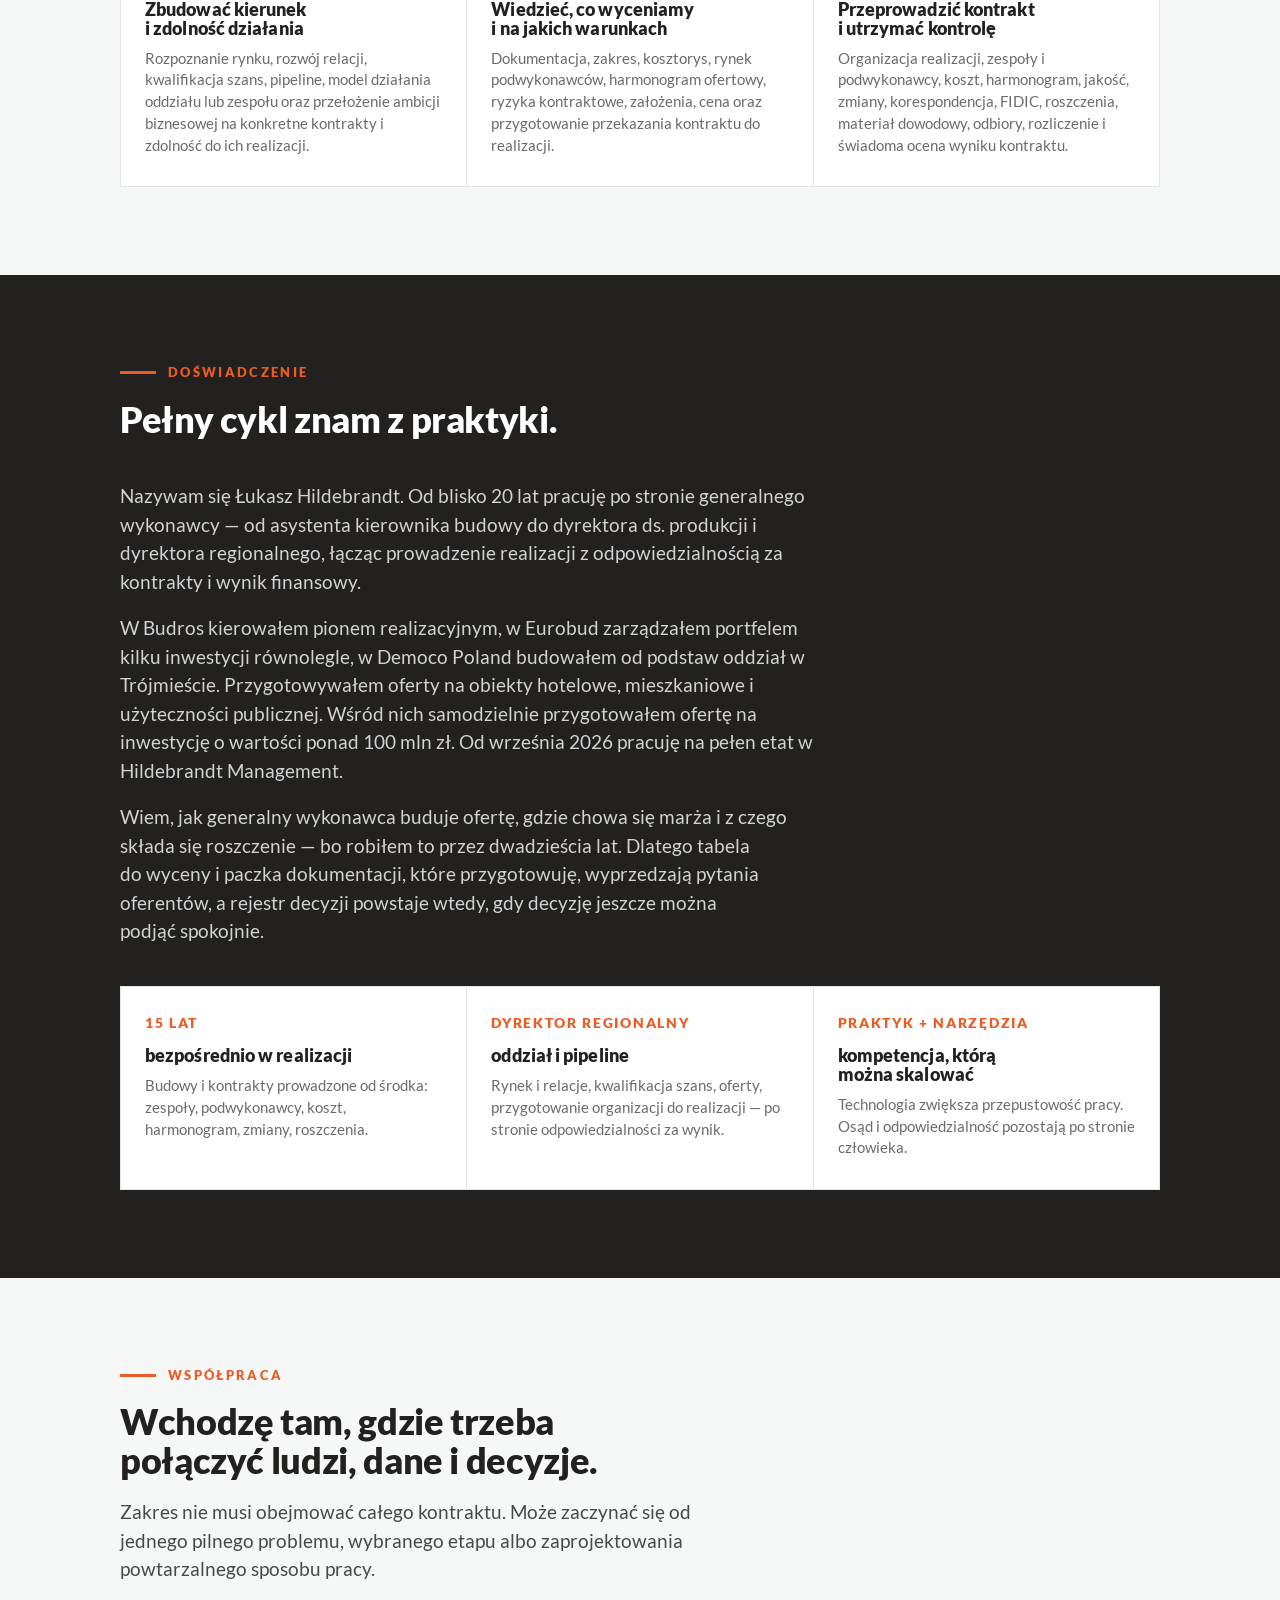
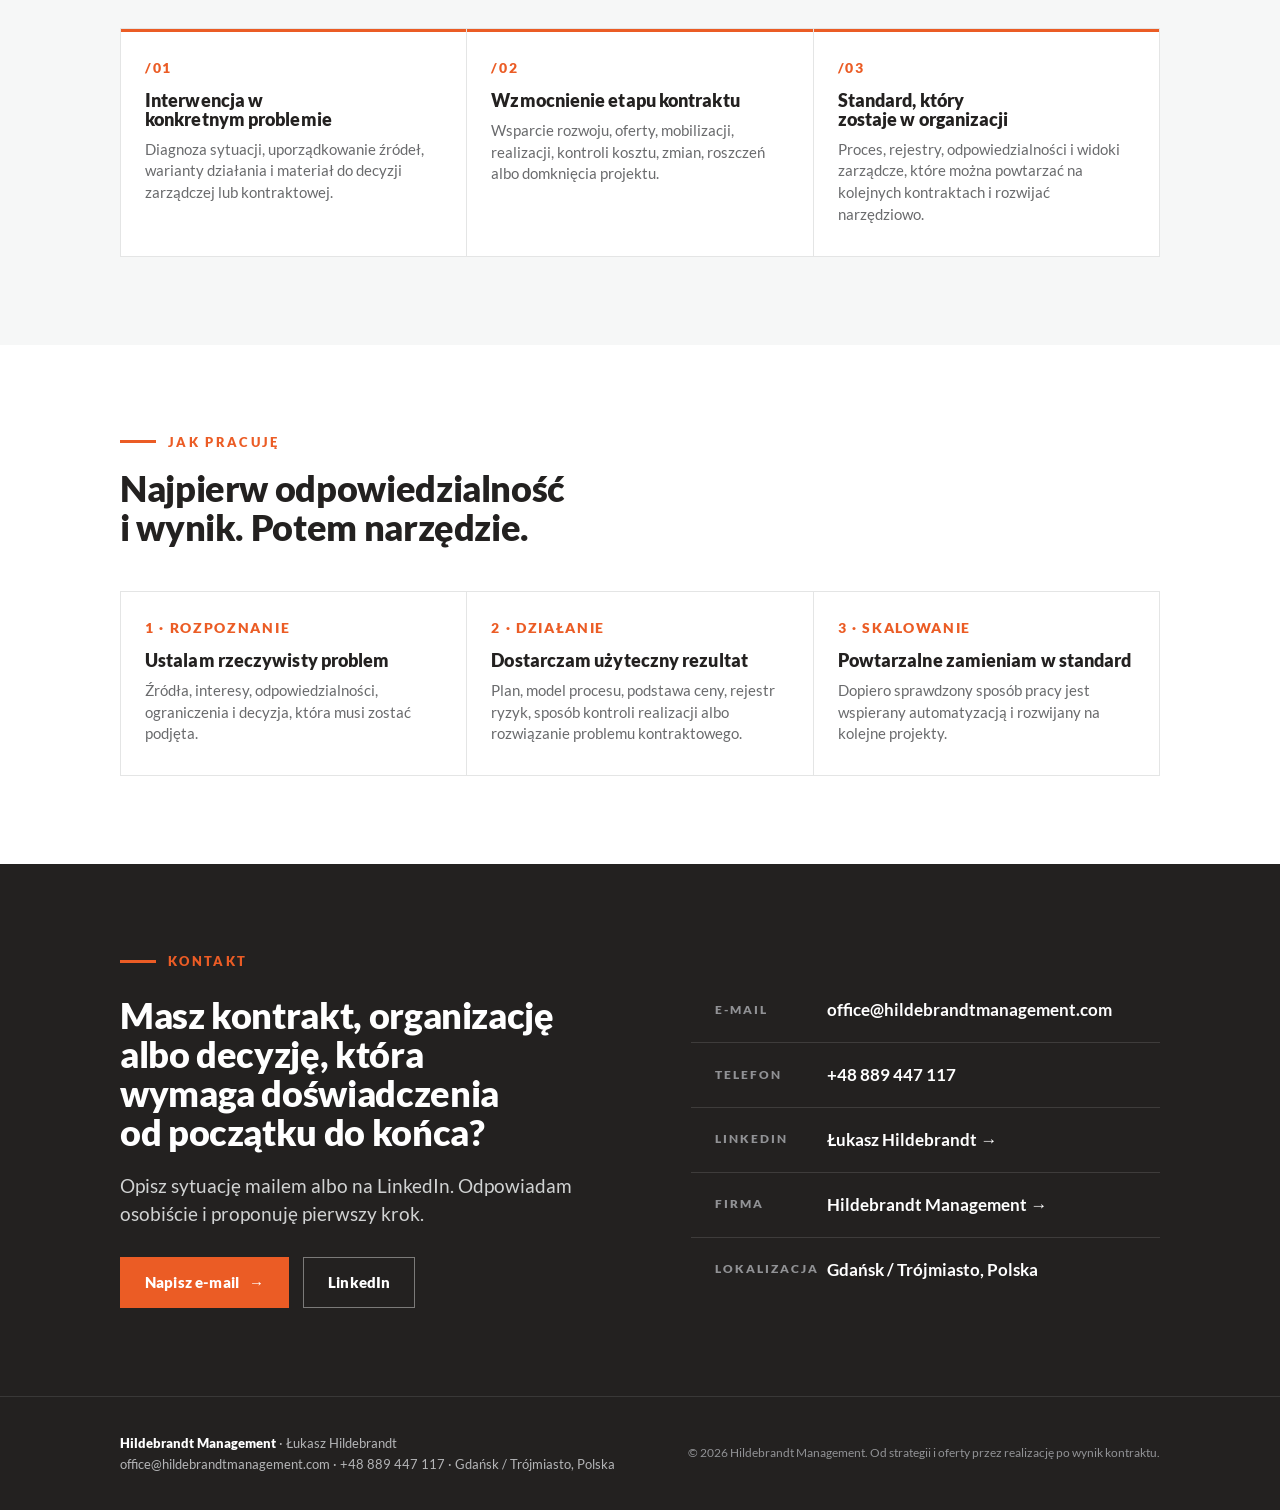
==== commit b584fd1d: "EN v1: pelna wersja angielska wg aktualnej PL, dwie korekty PL do oceny - english/index.html zbudowa" ====
--- a/index.html
+++ b/index.html
@@ -189,7 +189,7 @@
       -webkit-font-smoothing:antialiased;
       line-height:1.4;
     }
-    ::selection{background:var(--hm-orange);color:#fff}
+    ::selection{background:var(--hm-orange);color:var(--hm-white)}
     a{color:inherit;text-decoration:none;transition:color .15s ease}
     a:hover{color:var(--hm-accent)}
     img{max-width:100%;display:block}
@@ -199,13 +199,13 @@
     .wrap{max-width:1120px;margin:0 auto;padding:0 40px}
     .section{padding:88px 0}
     .section--grey{background:var(--hm-grey-100)}
-    .section--dark{background:var(--hm-black);color:#fff}
+    .section--dark{background:var(--hm-black);color:var(--hm-white)}
 
     /* ---- brand mark ---- */
     .sq{display:inline-block;width:.66em;height:.66em;background:var(--hm-accent);flex:0 0 auto}
     .wordmark{display:inline-flex;align-items:center;gap:11px;font-weight:900;font-size:20px;letter-spacing:-.02em;line-height:1;white-space:nowrap}
     .wordmark .wsq{width:15px;height:15px;background:var(--hm-orange)}
-    .wordmark--rev{color:#fff}
+    .wordmark--rev{color:var(--hm-white)}
 
     /* ---- eyebrow ---- */
     .eyebrow{display:flex;align-items:center;gap:12px;font-size:13px;font-weight:800;letter-spacing:.18em;text-transform:uppercase;color:var(--hm-accent)}
@@ -230,22 +230,22 @@
     .nav__links{display:flex;align-items:center;gap:28px;font-size:14px;font-weight:700;letter-spacing:.01em}
     .nav__links a{color:var(--hm-grey-700)}
     .nav__cta{border:1px solid var(--hm-black);padding:9px 16px;font-weight:800;font-size:13px;letter-spacing:.02em;color:var(--hm-black)}
-    .nav__cta:hover{background:var(--hm-accent);border-color:var(--hm-accent);color:#fff}
+    .nav__cta:hover{background:var(--hm-accent);border-color:var(--hm-accent);color:var(--hm-white)}
     .nav__toggle{display:none}
 
     /* ---- buttons ---- */
     .btn{display:inline-flex;align-items:center;gap:10px;font-weight:800;font-size:15px;letter-spacing:.01em;padding:14px 24px;border:1px solid transparent}
-    .btn--primary{background:var(--hm-accent);color:#fff}
-    .btn--primary:hover{background:var(--hm-orange-deep);color:#fff}
+    .btn--primary{background:var(--hm-accent);color:var(--hm-white)}
+    .btn--primary:hover{background:var(--hm-orange-deep);color:var(--hm-white)}
     .btn--ghost{border-color:currentColor}
-    .btn--ghost-dark{border-color:rgba(255,255,255,.4);color:#fff}
+    .btn--ghost-dark{border-color:rgba(255,255,255,.4);color:var(--hm-white)}
     .btn--ghost-dark:hover{border-color:var(--hm-orange);color:var(--hm-orange)}
     .btn .arw{color:currentColor;font-weight:900}
 
     /* ---- hero ---- */
-    .hero{position:relative;background:var(--hm-black);color:#fff;overflow:hidden}
+    .hero{position:relative;background:var(--hm-black);color:var(--hm-white);overflow:hidden}
     .hero .wrap{padding-top:104px;padding-bottom:104px;position:relative;z-index:2}
-    .hero h1{font-size:clamp(38px,6vw,76px);color:#fff}
+    .hero h1{font-size:clamp(38px,6vw,76px);color:var(--hm-white)}
     .hero h1 .accent{color:var(--hm-orange)}
     .hero__sub{margin-top:26px;font-size:20px;line-height:1.5;color:var(--hm-grey-300);max-width:60ch;text-wrap:pretty}
     .hero__actions{margin-top:38px;display:flex;flex-wrap:wrap;gap:14px}
@@ -276,14 +276,14 @@
 
     /* offer cards */
     .offer{display:grid;grid-template-columns:repeat(3,1fr);gap:20px}
-    .offer .ocard{border:1px solid var(--hm-hairline);border-top:3px solid var(--hm-accent);padding:28px 26px 32px;background:#fff;display:flex;flex-direction:column}
+    .offer .ocard{border:1px solid var(--hm-hairline);border-top:3px solid var(--hm-accent);padding:28px 26px 32px;background:var(--hm-white);display:flex;flex-direction:column}
     .ocard__k{font-size:14px;font-weight:800;letter-spacing:.12em;color:var(--hm-accent);margin-bottom:12px}
     .ocard__t{font-size:20px;font-weight:900;letter-spacing:-.01em;margin-bottom:12px}
     .ocard__d{font-size:15px;line-height:1.55;color:var(--hm-grey-600)}
 
     /* principles */
     .princ{display:grid;grid-template-columns:repeat(3,1fr);gap:1px;background:var(--hm-hairline);border:1px solid var(--hm-hairline);margin-top:40px}
-    .pcell{background:#fff;padding:28px 26px}
+    .pcell{background:var(--hm-white);padding:28px 26px}
     .pcell__k{font-size:13px;font-weight:800;letter-spacing:.16em;color:var(--hm-accent);margin-bottom:12px}
     .pcell__t{font-size:16px;line-height:1.5;color:var(--hm-grey-700)}
 
@@ -292,7 +292,7 @@
 
     /* about */
     .about{display:grid;grid-template-columns:1fr 1.25fr;gap:56px;align-items:start}
-    .about__mark{border:1px solid var(--hm-hairline);border-top:3px solid var(--hm-accent);padding:34px 30px;background:#fff}
+    .about__mark{border:1px solid var(--hm-hairline);border-top:3px solid var(--hm-accent);padding:34px 30px;background:var(--hm-white)}
     .about__mark .big{display:flex;align-items:center;gap:14px;font-weight:900;font-size:26px;letter-spacing:-.02em}
     .about__mark .big .wsq{width:22px;height:22px;background:var(--hm-orange);flex:0 0 auto}
     .about__mark .role{margin-top:18px;font-size:14px;line-height:1.5;color:var(--hm-grey-600)}
@@ -301,13 +301,13 @@
 
     /* contact */
     .contact__grid{display:grid;grid-template-columns:1.1fr 1fr;gap:56px;align-items:start;margin-top:8px}
-    .contact h2{color:#fff;font-size:36px;letter-spacing:-.01em;line-height:1.08}
+    .contact h2{color:var(--hm-white);font-size:36px;letter-spacing:-.01em;line-height:1.08}
     .contact .lead{margin-top:20px}
     .cbox{border:1px solid rgba(255,255,255,.16);padding:0}
     .crow{display:flex;align-items:center;gap:16px;padding:20px 24px;border-bottom:1px solid rgba(255,255,255,.12)}
     .crow:last-child{border-bottom:none}
     .crow__k{font-size:12px;font-weight:800;letter-spacing:.16em;text-transform:uppercase;color:var(--hm-grey-500);width:96px;flex:0 0 auto}
-    .crow__v{font-size:17px;font-weight:700;color:#fff;min-width:0;overflow-wrap:anywhere}
+    .crow__v{font-size:17px;font-weight:700;color:var(--hm-white);min-width:0;overflow-wrap:anywhere}
     .crow__v a:hover{color:var(--hm-orange)}
     .contact__actions{margin-top:28px;display:flex;flex-wrap:wrap;gap:14px}
 
@@ -315,7 +315,7 @@
     .footer{background:var(--hm-black);color:var(--hm-grey-400);border-top:1px solid rgba(255,255,255,.1)}
     .footer .wrap{padding-top:36px;padding-bottom:36px;display:flex;flex-wrap:wrap;gap:20px 40px;align-items:center;justify-content:space-between}
     .footer .fmeta{font-size:13px;line-height:1.6;color:var(--hm-grey-400)}
-    .footer .fmeta b{color:#fff;font-weight:800}
+    .footer .fmeta b{color:var(--hm-white);font-weight:800}
     .footer a:hover{color:var(--hm-orange)}
     .footer .fcopy{font-size:12px;color:var(--hm-grey-500)}
 
@@ -453,7 +453,7 @@
           <article class="card card--bar">
             <div class="card__num">01 · DOKUMENTACJA</div>
             <h3 class="card__title">Uporządkowana dokumentacja</h3>
-            <p class="card__text">Przegląd materiałów, uporządkowanie rewizji oraz wskazanie powtórzeń i rozbieżności, zanim cokolwiek trafiło do oferentów.</p>
+            <p class="card__text">Przegląd materiałów, uporządkowanie rewizji oraz wskazanie powtórzeń i rozbieżności w ramach przygotowania dokumentacji przetargowej.</p>
           </article>
           <article class="card card--bar">
             <div class="card__num">02 · REJESTR</div>
@@ -513,7 +513,7 @@
           <h2 class="h2" id="o-mnie-title">Pełny cykl znam z praktyki.</h2>
         </div>
         <p class="lead">Nazywam się Łukasz Hildebrandt. Od blisko 20 lat pracuję po stronie generalnego wykonawcy — od asystenta kierownika budowy do dyrektora ds. produkcji i dyrektora regionalnego, łącząc prowadzenie realizacji z odpowiedzialnością za kontrakty i wynik finansowy.</p>
-        <p class="lead" style="margin-top:18px">W Budros kierowałem pionem realizacyjnym, w Eurobud zarządzałem portfelem kilku inwestycji równolegle, w Democo Poland budowałem od podstaw oddział w Trójmieście. Przygotowywałem oferty na obiekty hotelowe, mieszkaniowe i użyteczności publicznej; największe kontrakty przekraczały 100 mln zł. Od września 2026 pracuję na pełen etat w Hildebrandt Management.</p>
+        <p class="lead" style="margin-top:18px">W Budros kierowałem pionem realizacyjnym, w Eurobud zarządzałem portfelem kilku inwestycji równolegle, w Democo Poland budowałem od podstaw oddział w Trójmieście. Przygotowywałem oferty na obiekty hotelowe, mieszkaniowe i użyteczności publicznej. Wśród nich samodzielnie przygotowałem ofertę na inwestycję o wartości ponad 100 mln zł. Od września 2026 pracuję na pełen etat w Hildebrandt Management.</p>
         <p class="lead" style="margin-top:18px">Wiem, jak generalny wykonawca buduje ofertę, gdzie chowa się marża i z czego składa się roszczenie — bo robiłem to przez dwadzieścia lat. Dlatego tabela do wyceny i paczka dokumentacji, które przygotowuję, wyprzedzają pytania oferentów, a rejestr decyzji powstaje wtedy, gdy decyzję jeszcze można podjąć spokojnie.</p>
         <div class="grid grid-3" style="margin-top:40px">
           <article class="card"><div class="card__num">15 LAT</div><h3 class="card__title">bezpośrednio w realizacji</h3><p class="card__text">Budowy i kontrakty prowadzone od środka: zespoły, podwykonawcy, koszt, harmonogram, zmiany, roszczenia.</p></article>
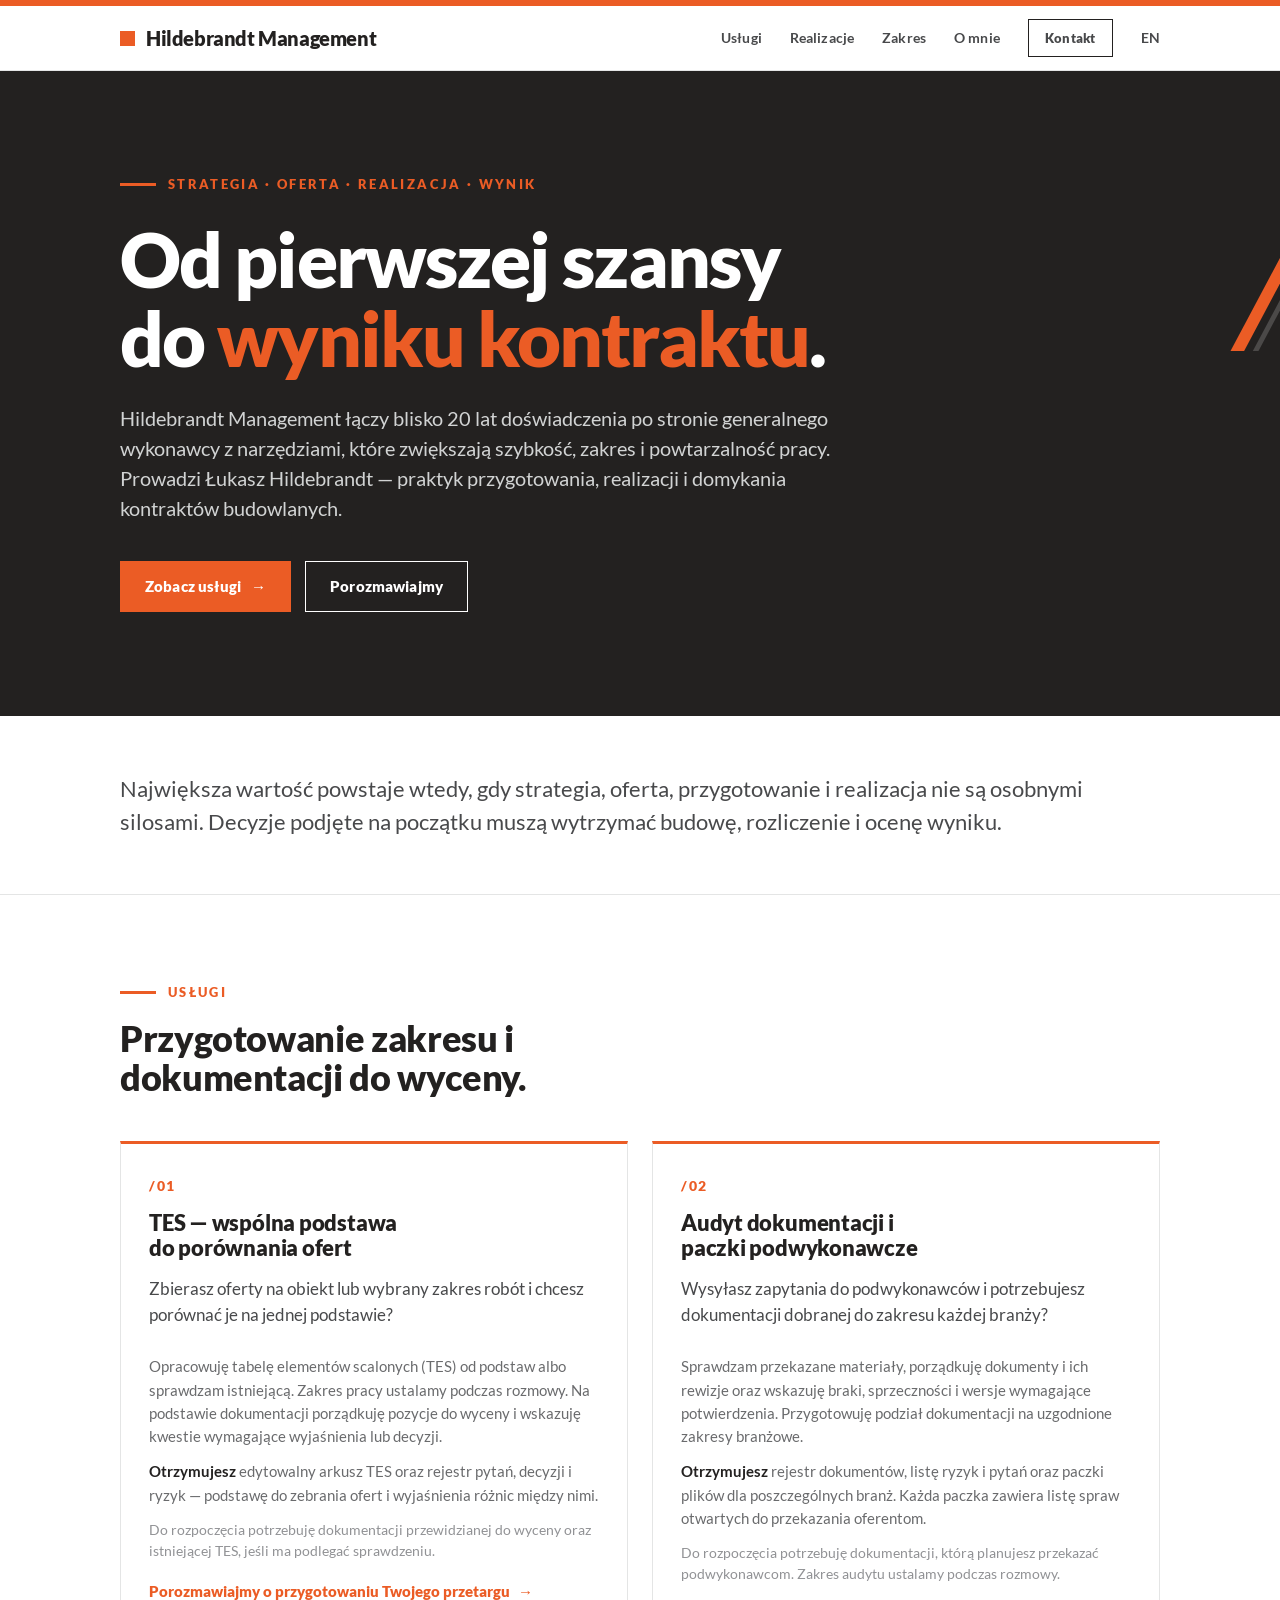
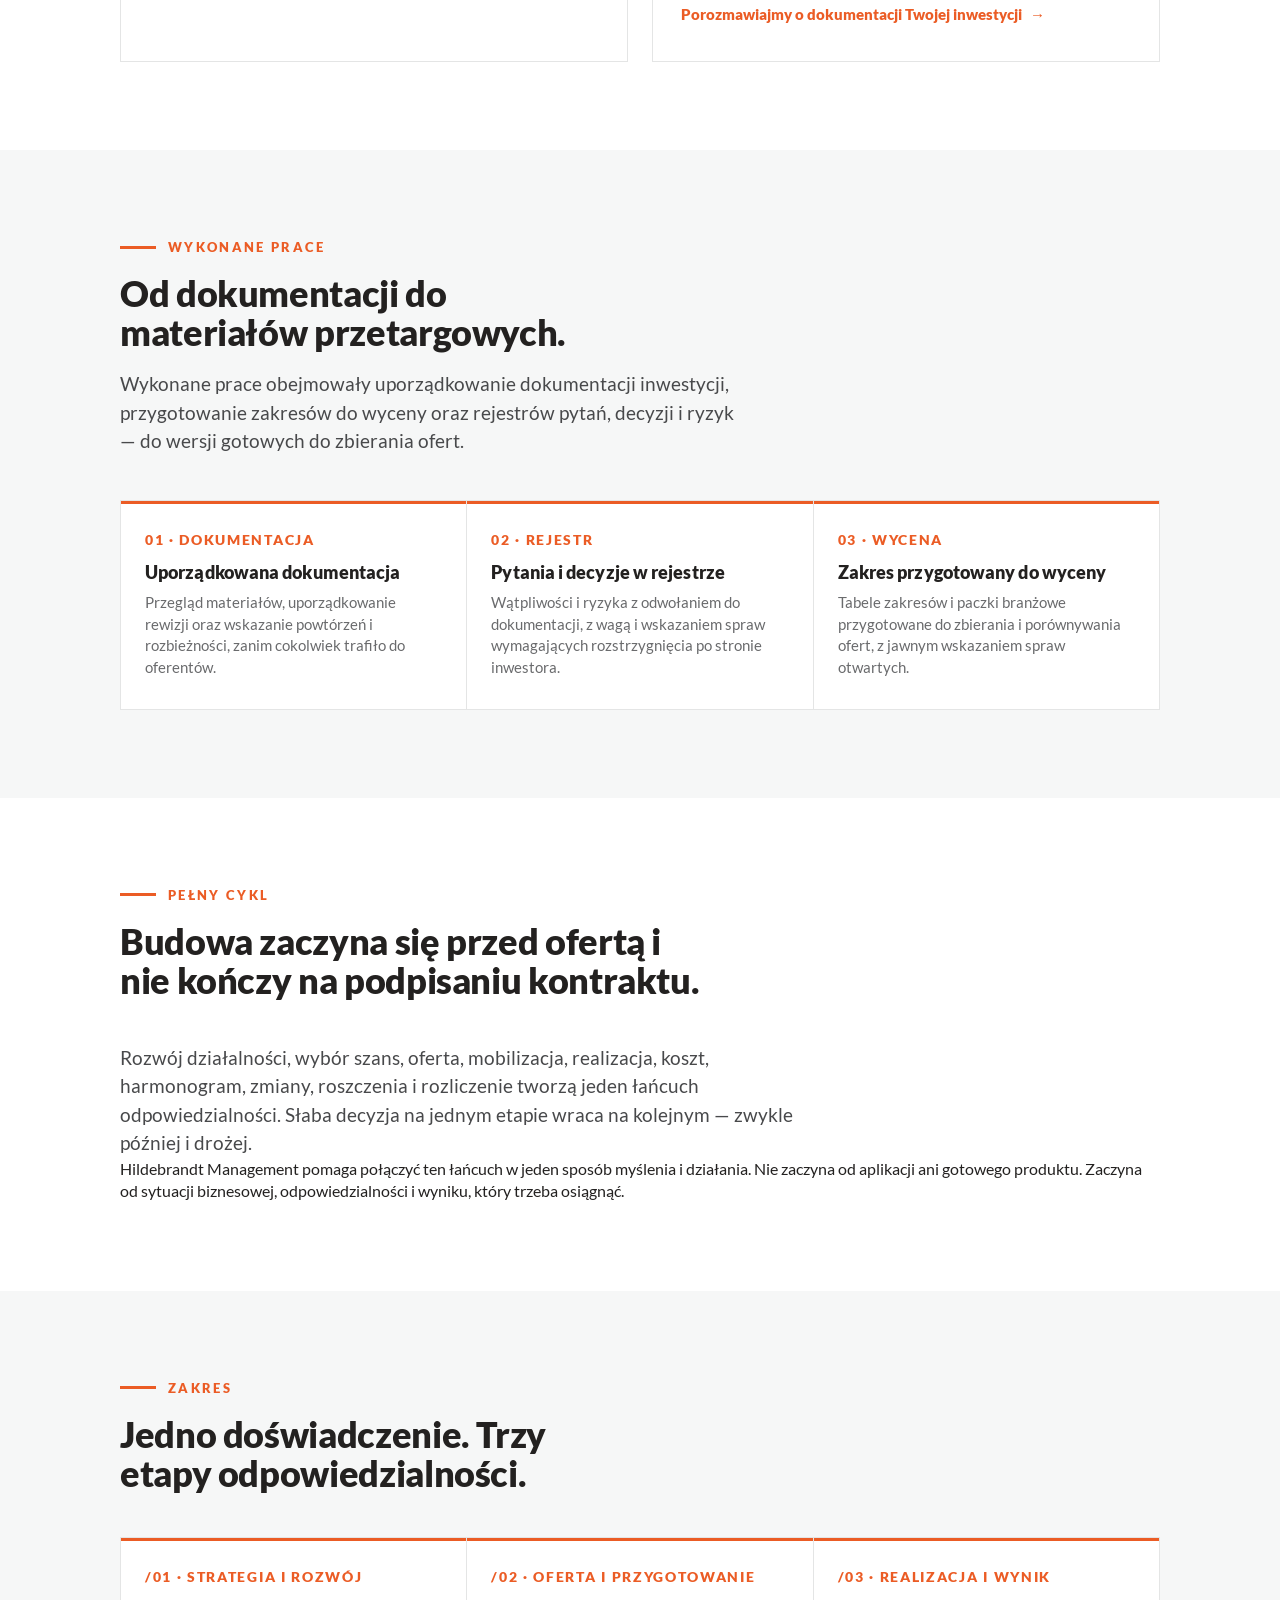
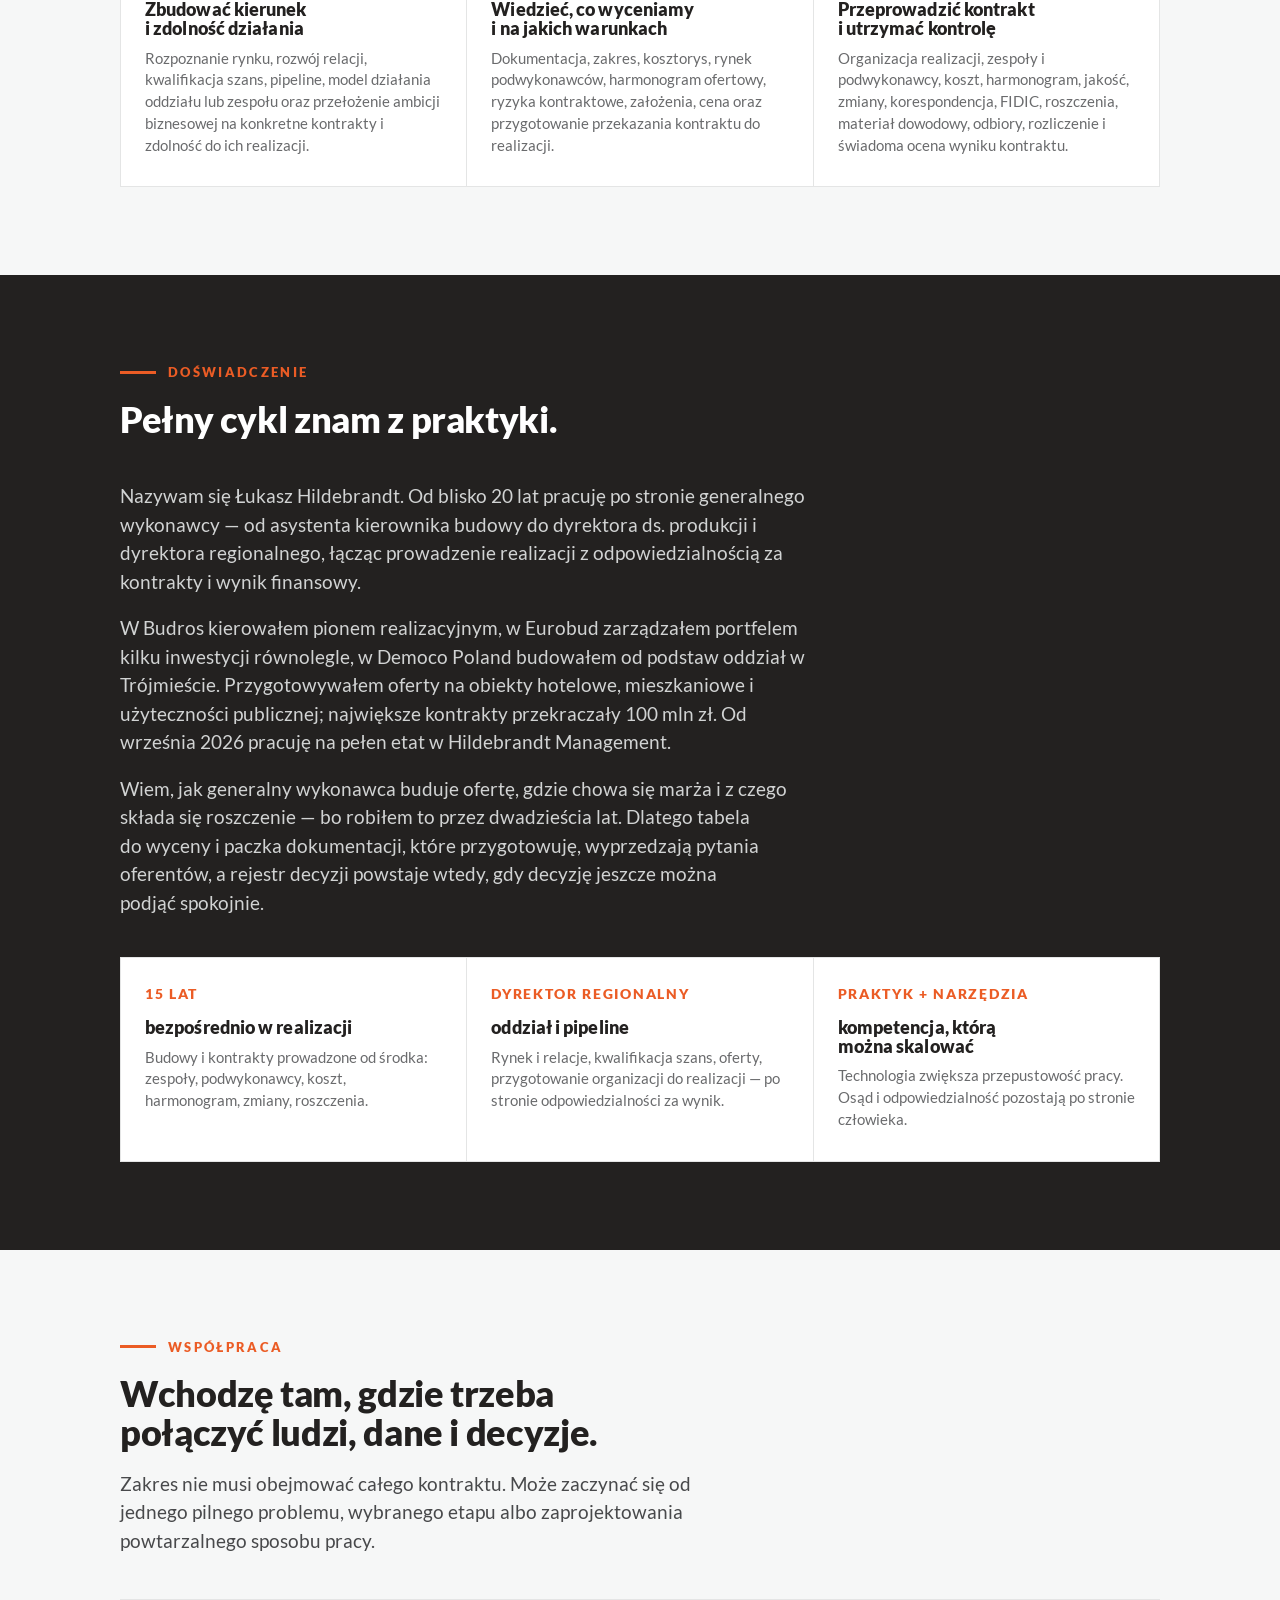
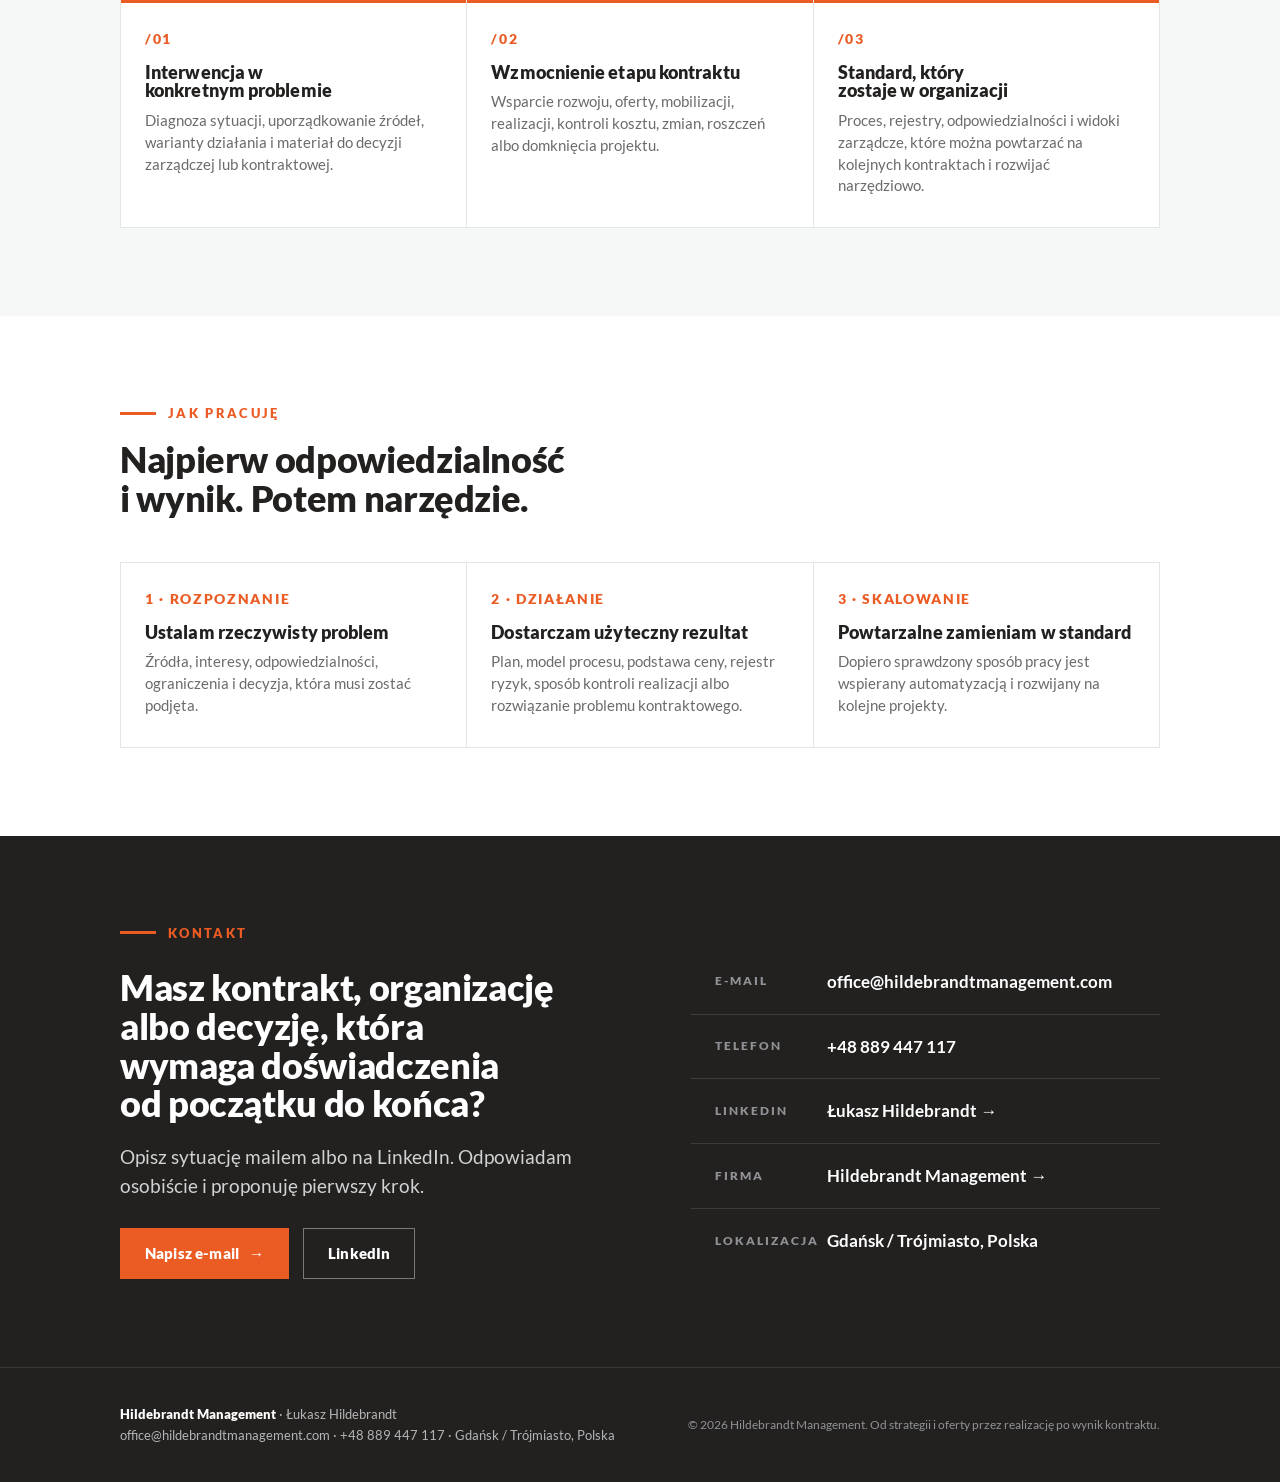
==== commit ca078286: "Revert "Merge pull request #2 z en-v1-2026-09-05" This reverts commit 844f9bde93678bef50b518aa40ad64" ====
--- a/index.html
+++ b/index.html
@@ -453,7 +453,7 @@
           <article class="card card--bar">
             <div class="card__num">01 · DOKUMENTACJA</div>
             <h3 class="card__title">Uporządkowana dokumentacja</h3>
-            <p class="card__text">Przegląd materiałów, uporządkowanie rewizji oraz wskazanie powtórzeń i rozbieżności w ramach przygotowania dokumentacji przetargowej.</p>
+            <p class="card__text">Przegląd materiałów, uporządkowanie rewizji oraz wskazanie powtórzeń i rozbieżności, zanim cokolwiek trafiło do oferentów.</p>
           </article>
           <article class="card card--bar">
             <div class="card__num">02 · REJESTR</div>
@@ -513,7 +513,7 @@
           <h2 class="h2" id="o-mnie-title">Pełny cykl znam z praktyki.</h2>
         </div>
         <p class="lead">Nazywam się Łukasz Hildebrandt. Od blisko 20 lat pracuję po stronie generalnego wykonawcy — od asystenta kierownika budowy do dyrektora ds. produkcji i dyrektora regionalnego, łącząc prowadzenie realizacji z odpowiedzialnością za kontrakty i wynik finansowy.</p>
-        <p class="lead" style="margin-top:18px">W Budros kierowałem pionem realizacyjnym, w Eurobud zarządzałem portfelem kilku inwestycji równolegle, w Democo Poland budowałem od podstaw oddział w Trójmieście. Przygotowywałem oferty na obiekty hotelowe, mieszkaniowe i użyteczności publicznej. Wśród nich samodzielnie przygotowałem ofertę na inwestycję o wartości ponad 100 mln zł. Od września 2026 pracuję na pełen etat w Hildebrandt Management.</p>
+        <p class="lead" style="margin-top:18px">W Budros kierowałem pionem realizacyjnym, w Eurobud zarządzałem portfelem kilku inwestycji równolegle, w Democo Poland budowałem od podstaw oddział w Trójmieście. Przygotowywałem oferty na obiekty hotelowe, mieszkaniowe i użyteczności publicznej; największe kontrakty przekraczały 100 mln zł. Od września 2026 pracuję na pełen etat w Hildebrandt Management.</p>
         <p class="lead" style="margin-top:18px">Wiem, jak generalny wykonawca buduje ofertę, gdzie chowa się marża i z czego składa się roszczenie — bo robiłem to przez dwadzieścia lat. Dlatego tabela do wyceny i paczka dokumentacji, które przygotowuję, wyprzedzają pytania oferentów, a rejestr decyzji powstaje wtedy, gdy decyzję jeszcze można podjąć spokojnie.</p>
         <div class="grid grid-3" style="margin-top:40px">
           <article class="card"><div class="card__num">15 LAT</div><h3 class="card__title">bezpośrednio w realizacji</h3><p class="card__text">Budowy i kontrakty prowadzone od środka: zespoły, podwykonawcy, koszt, harmonogram, zmiany, roszczenia.</p></article>
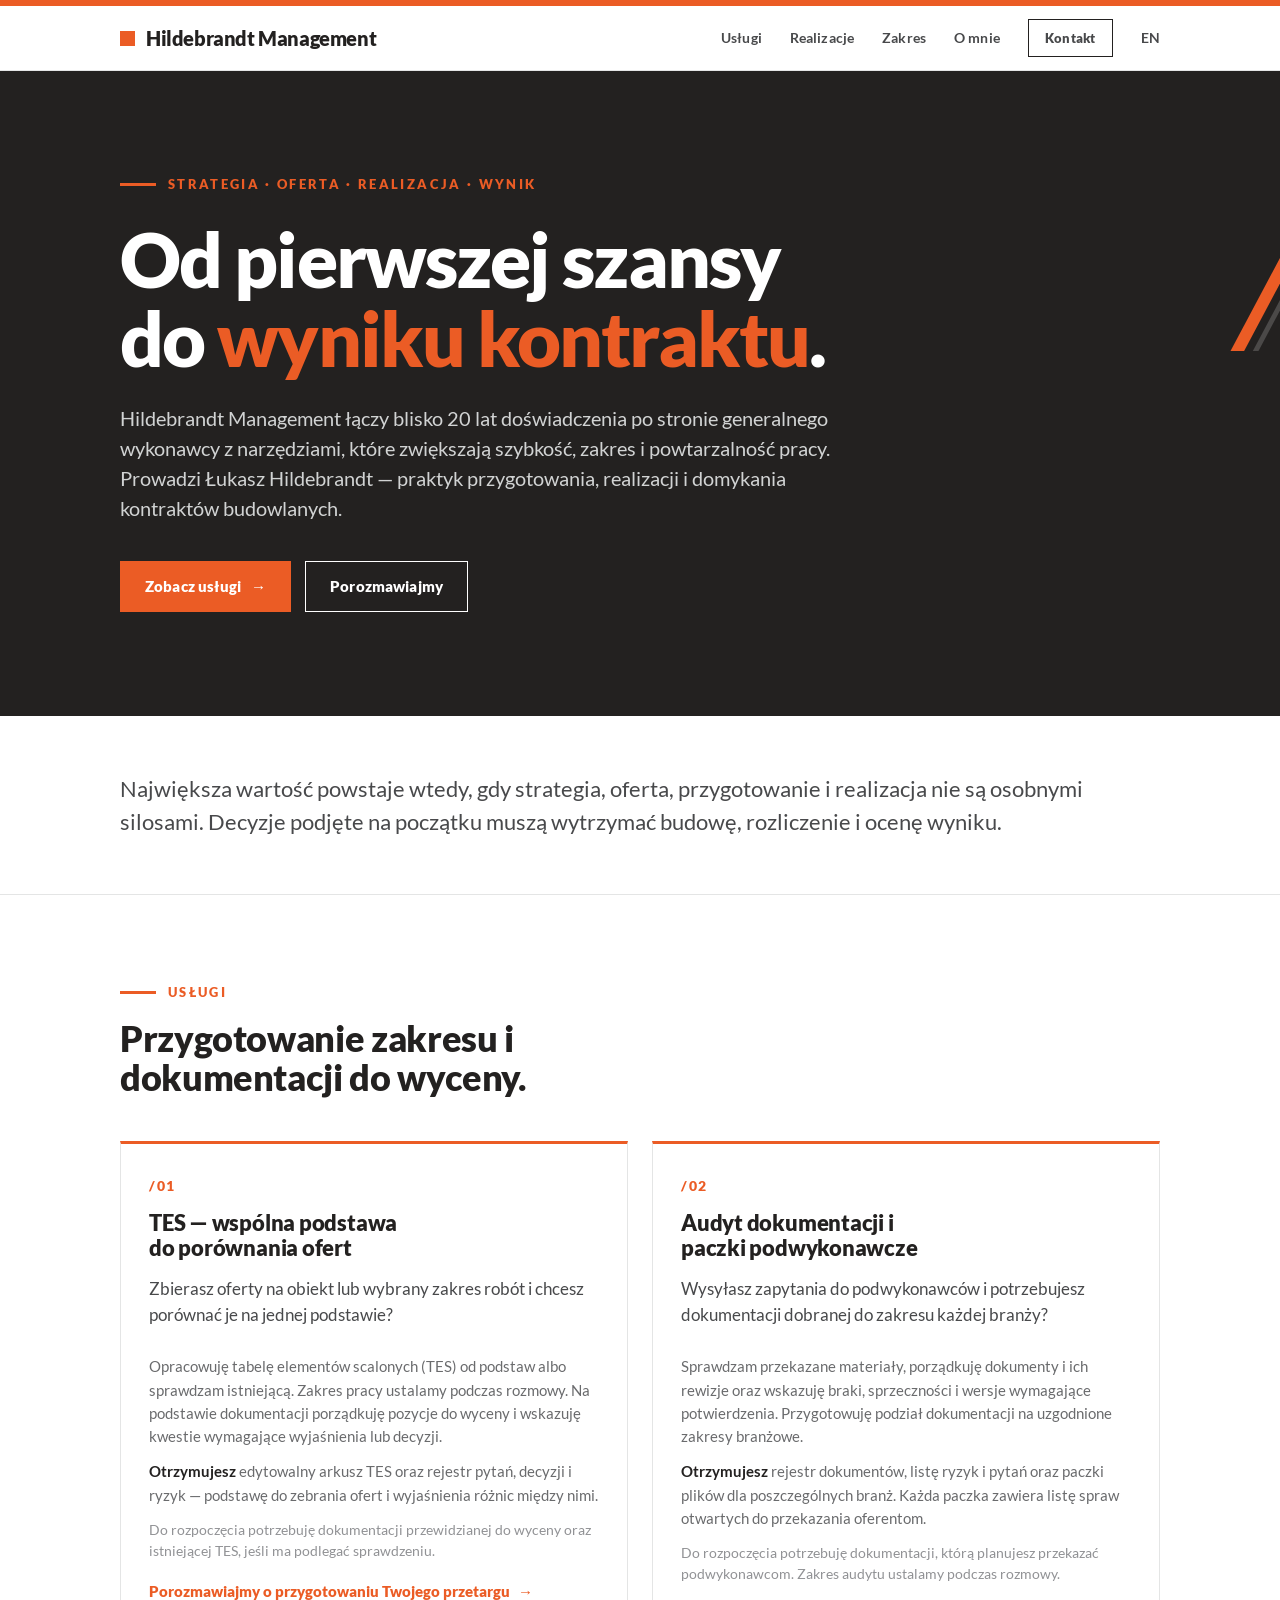
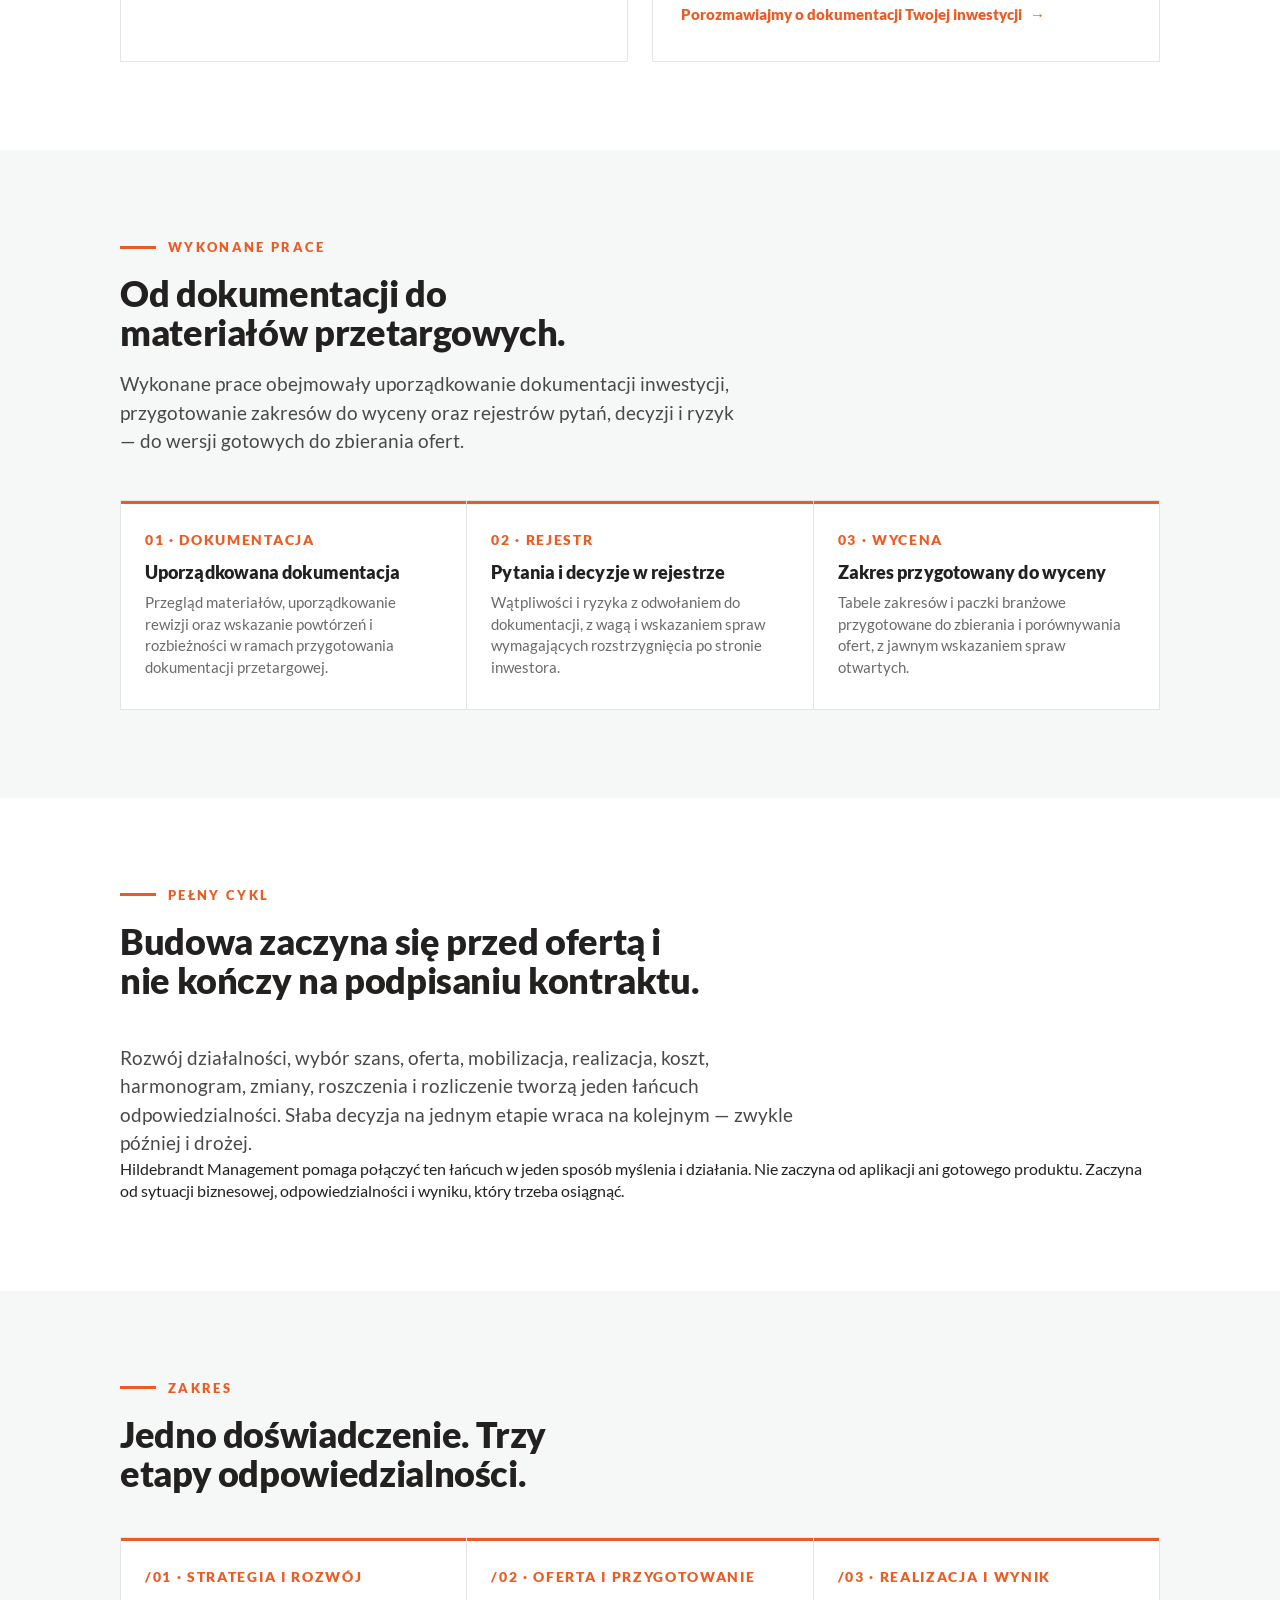
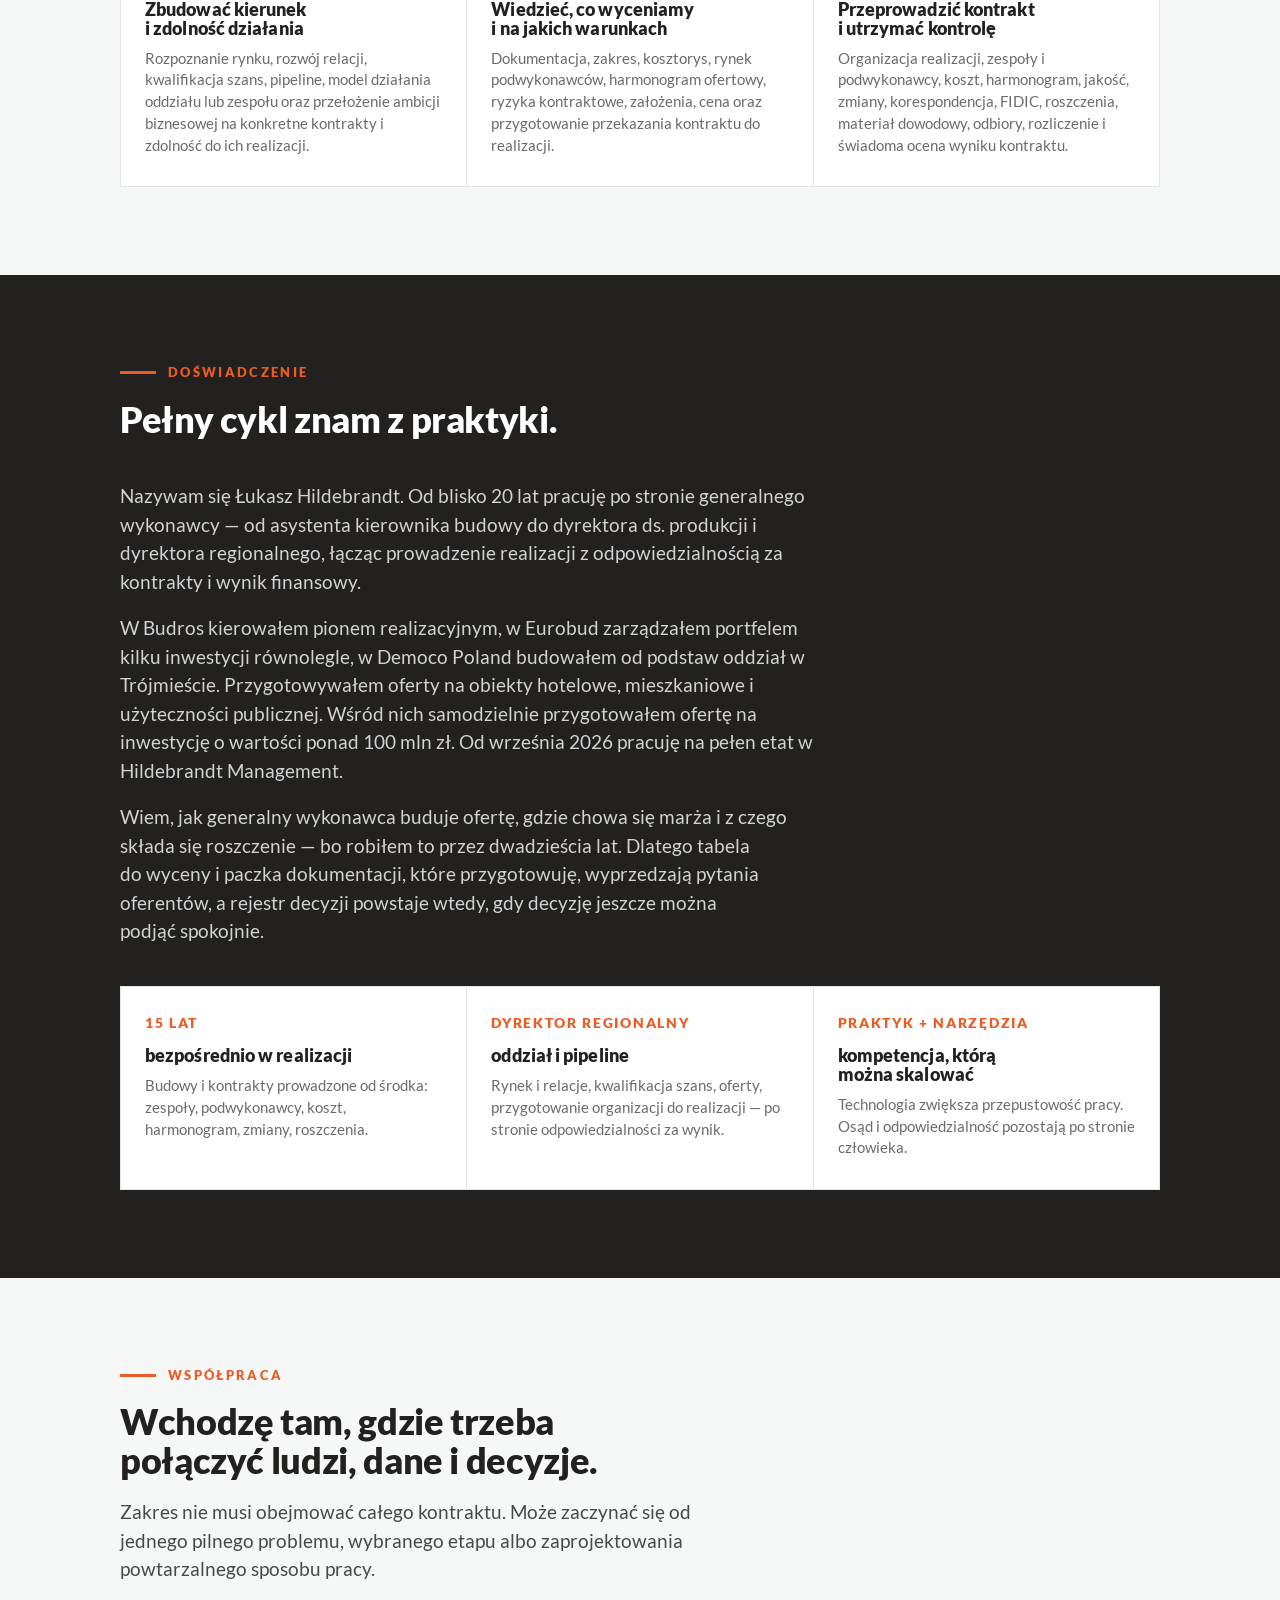
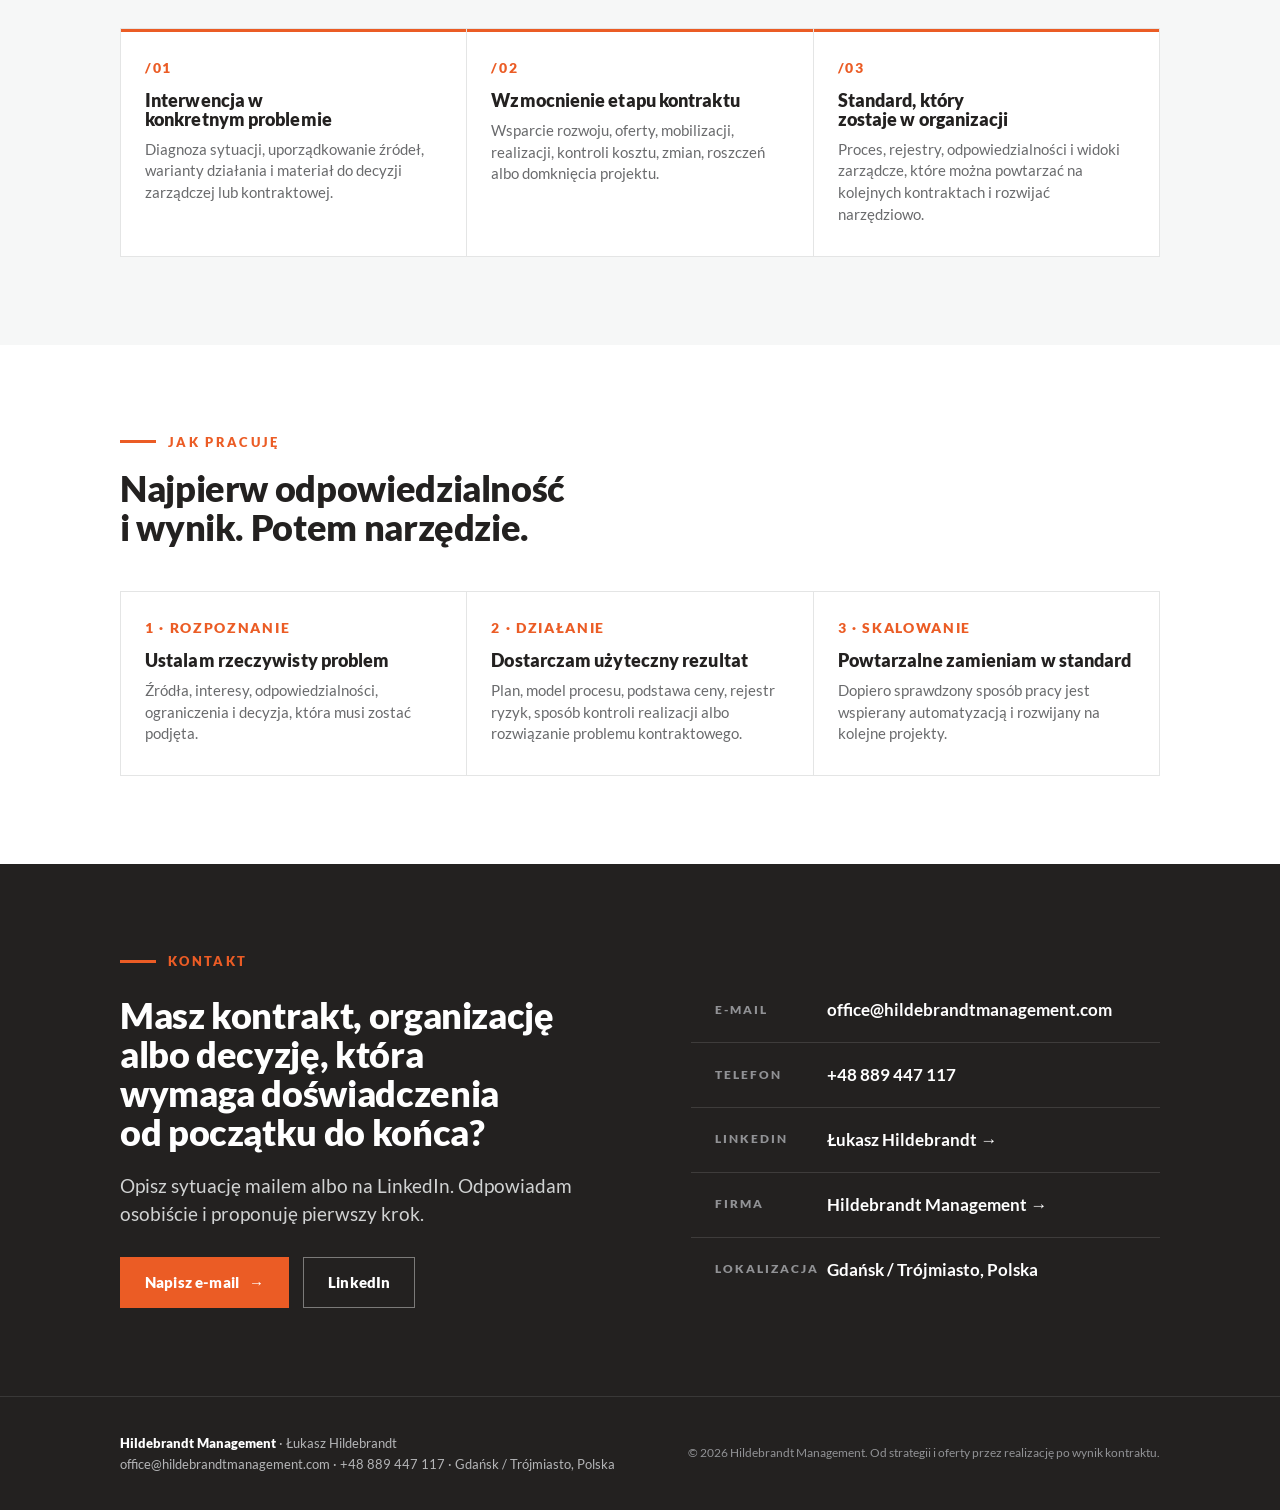
==== commit f1f1f26b: "Publikacja ocenionej wersji EN v1 wraz z dwiema korektami PL Przywraca zawartość trzech plików z com" ====
--- a/index.html
+++ b/index.html
@@ -453,7 +453,7 @@
           <article class="card card--bar">
             <div class="card__num">01 · DOKUMENTACJA</div>
             <h3 class="card__title">Uporządkowana dokumentacja</h3>
-            <p class="card__text">Przegląd materiałów, uporządkowanie rewizji oraz wskazanie powtórzeń i rozbieżności, zanim cokolwiek trafiło do oferentów.</p>
+            <p class="card__text">Przegląd materiałów, uporządkowanie rewizji oraz wskazanie powtórzeń i rozbieżności w ramach przygotowania dokumentacji przetargowej.</p>
           </article>
           <article class="card card--bar">
             <div class="card__num">02 · REJESTR</div>
@@ -513,7 +513,7 @@
           <h2 class="h2" id="o-mnie-title">Pełny cykl znam z praktyki.</h2>
         </div>
         <p class="lead">Nazywam się Łukasz Hildebrandt. Od blisko 20 lat pracuję po stronie generalnego wykonawcy — od asystenta kierownika budowy do dyrektora ds. produkcji i dyrektora regionalnego, łącząc prowadzenie realizacji z odpowiedzialnością za kontrakty i wynik finansowy.</p>
-        <p class="lead" style="margin-top:18px">W Budros kierowałem pionem realizacyjnym, w Eurobud zarządzałem portfelem kilku inwestycji równolegle, w Democo Poland budowałem od podstaw oddział w Trójmieście. Przygotowywałem oferty na obiekty hotelowe, mieszkaniowe i użyteczności publicznej; największe kontrakty przekraczały 100 mln zł. Od września 2026 pracuję na pełen etat w Hildebrandt Management.</p>
+        <p class="lead" style="margin-top:18px">W Budros kierowałem pionem realizacyjnym, w Eurobud zarządzałem portfelem kilku inwestycji równolegle, w Democo Poland budowałem od podstaw oddział w Trójmieście. Przygotowywałem oferty na obiekty hotelowe, mieszkaniowe i użyteczności publicznej. Wśród nich samodzielnie przygotowałem ofertę na inwestycję o wartości ponad 100 mln zł. Od września 2026 pracuję na pełen etat w Hildebrandt Management.</p>
         <p class="lead" style="margin-top:18px">Wiem, jak generalny wykonawca buduje ofertę, gdzie chowa się marża i z czego składa się roszczenie — bo robiłem to przez dwadzieścia lat. Dlatego tabela do wyceny i paczka dokumentacji, które przygotowuję, wyprzedzają pytania oferentów, a rejestr decyzji powstaje wtedy, gdy decyzję jeszcze można podjąć spokojnie.</p>
         <div class="grid grid-3" style="margin-top:40px">
           <article class="card"><div class="card__num">15 LAT</div><h3 class="card__title">bezpośrednio w realizacji</h3><p class="card__text">Budowy i kontrakty prowadzone od środka: zespoły, podwykonawcy, koszt, harmonogram, zmiany, roszczenia.</p></article>
